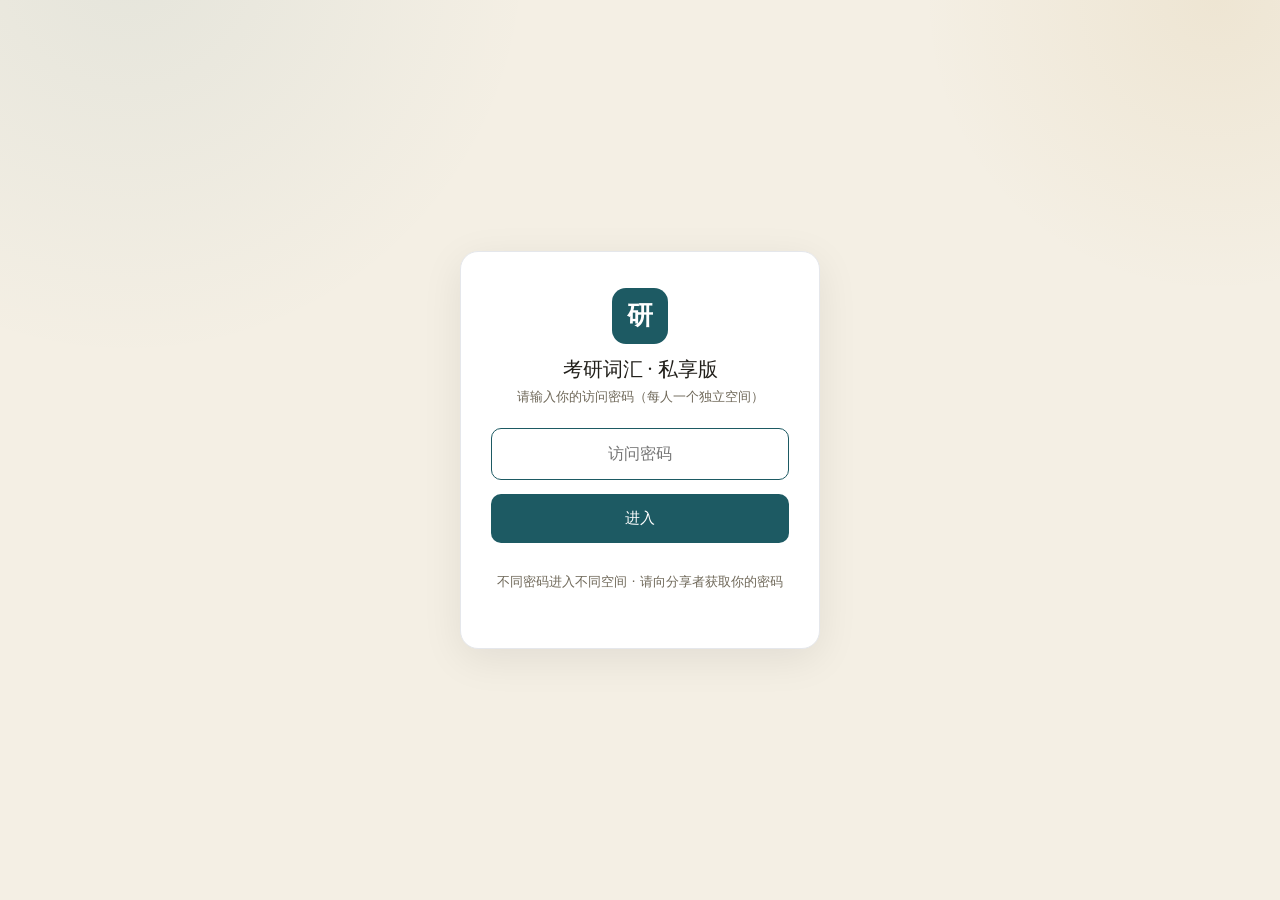
==== index.html @ ae917ee6 "3-grade rating + mobile viewport fix" ====
<!DOCTYPE html>
<html lang="zh-CN">
<head>
  <meta charset="UTF-8" />
  <meta name="viewport" content="width=device-width, initial-scale=1.0" />
  <meta name="robots" content="noindex, nofollow" />
  <meta http-equiv="refresh" content="0;url=study.html" />
  <title>考研词汇</title>
  <script>location.replace('study.html');</script>
</head>
<body style="background:#f7f8f9;margin:0;display:flex;align-items:center;justify-content:center;height:100vh;font-family:sans-serif;color:#6b7280">
  正在进入背单词…
</body>
</html>
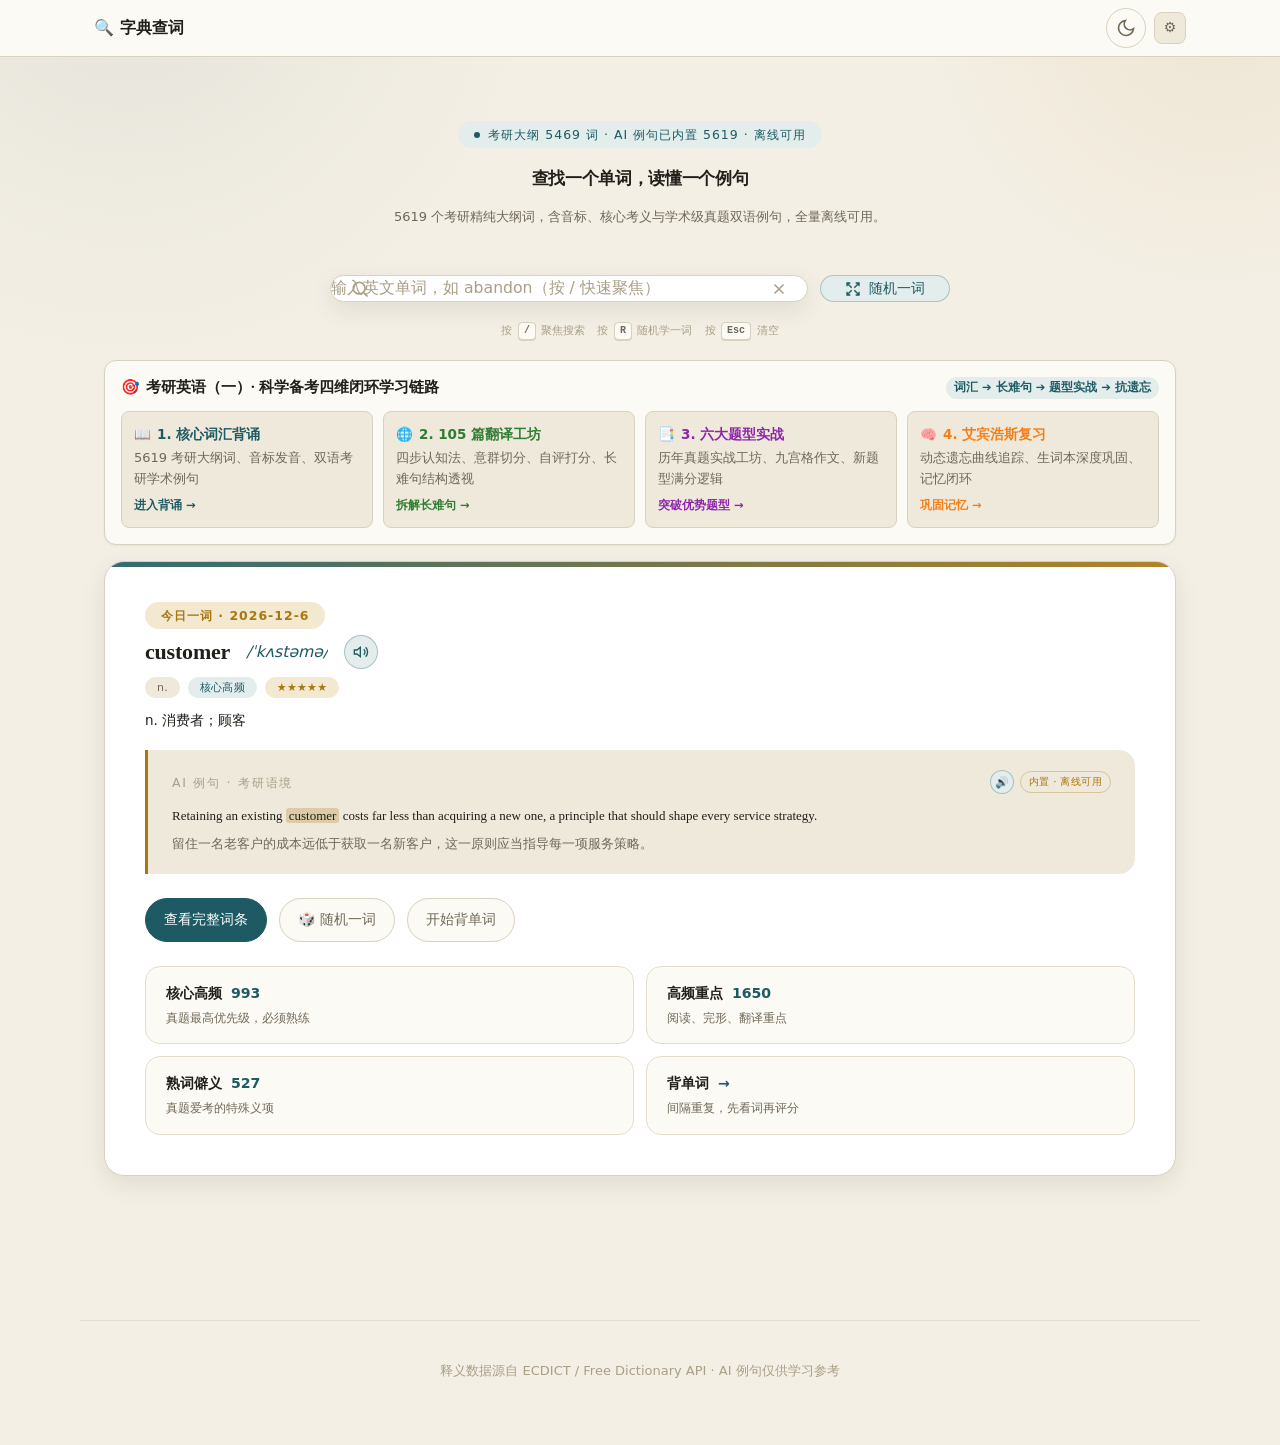
==== commit ec3338a8: "v9.52: 考研词汇通全面升级 - 5619词标准IPA/六大题型工坊/免登录云端同步/PWA离线秒开" ====
--- a/index.html
+++ b/index.html
@@ -1,14 +1,166 @@
 <!DOCTYPE html>
-<html lang="zh-CN">
+<html lang="zh-CN" data-theme="light">
 <head>
   <meta charset="UTF-8" />
-  <meta name="viewport" content="width=device-width, initial-scale=1.0" />
-  <meta name="robots" content="noindex, nofollow" />
-  <meta http-equiv="refresh" content="0;url=study.html" />
-  <title>考研词汇</title>
-  <script>location.replace('study.html');</script>
+  <meta name="viewport" content="width=device-width, initial-scale=1.0, viewport-fit=cover" />
+  <title>考研英语词汇速查 | 5619 词大纲真题全收录 · 词根同义改写与学术例句</title>
+  <meta name="description" content="全量 5619 个考研英语精纯大纲词汇，提供音标、词性、核心考义与学术级真题双语例句，支持中英文双向实时搜索、随机抽词学习与离线使用。" />
+  <meta name="mobile-web-app-capable" content="yes" />
+  <meta name="apple-mobile-web-app-capable" content="yes" />
+  <meta name="apple-mobile-web-app-status-bar-style" content="default" />
+  <link rel="icon" href="icon-192.png" type="image/png" />
+  <link rel="manifest" href="manifest.webmanifest" />
+  <meta name="theme-color" content="#1d5a63" />
+  <link rel="stylesheet" href="css/style.css" />
+  <script>
+    (function () {
+      var saved = localStorage.getItem('theme');
+      var theme = saved || (window.matchMedia && window.matchMedia('(prefers-color-scheme: dark)').matches ? 'dark' : 'light');
+      document.documentElement.dataset.theme = theme;
+    })();
+  </script>
 </head>
-<body style="background:#f7f8f9;margin:0;display:flex;align-items:center;justify-content:center;height:100vh;font-family:sans-serif;color:#6b7280">
-  正在进入背单词…
+<body>
+  <a class="skip-link" href="#main">跳到主内容</a>
+  <header class="site-header" style="background:var(--color-surface);border-bottom:1px solid var(--color-border)">
+    <div class="header-inner" style="display:flex;justify-content:space-between;align-items:center;padding:8px 14px">
+      <span style="font-size:16px;font-weight:800;color:var(--color-text)">🔍 字典查词</span>
+      <div style="display:flex;align-items:center;gap:8px">
+        <button class="theme-toggle" data-theme-toggle aria-label="切换到深色模式" type="button"></button>
+        <button class="settings-btn" data-settings-open="true" type="button" title="⚙️ 系统偏好设置" style="width:32px;height:32px;display:inline-flex;align-items:center;justify-content:center;border-radius:8px;border:1px solid var(--color-border);background:var(--color-surface-offset);cursor:pointer;font-size:14px">⚙️</button>
+      </div>
+    </div>
+  </header>
+
+  <main id="main">
+    <section class="hero">
+      <span class="hero-eyebrow"><span class="dot"></span>考研英语（一）大纲 5619 词 · 学术级双语例句全覆盖 · 离线可用</span>
+      <h1 class="hero-title">查找一个单词，读懂一个例句</h1>
+      <p class="hero-sub">5619 个考研精纯大纲词，含音标、核心考义与学术级真题双语例句，全量离线可用。</p>
+    </section>
+
+    <form class="search" role="search" autocomplete="off" onsubmit="return false;">
+      <div class="search-field">
+        <svg class="search-icon" width="20" height="20" viewBox="0 0 24 24" fill="none" stroke="currentColor" stroke-width="2" aria-hidden="true"><circle cx="11" cy="11" r="7"/><path d="M21 21l-4.3-4.3"/></svg>
+        <input id="search-input" class="search-input" type="search" inputmode="search" placeholder="输入英文单词，如 abandon（按 / 快速聚焦）" aria-label="查询单词" aria-autocomplete="list" aria-controls="suggest-list" />
+        <button class="clear-btn" id="clear-btn" type="button" aria-label="清空" hidden>
+          <svg width="18" height="18" viewBox="0 0 24 24" fill="none" stroke="currentColor" stroke-width="2" aria-hidden="true"><path d="M18 6L6 18M6 6l12 12"/></svg>
+        </button>
+        <ul id="suggest-list" class="suggest-list" role="listbox" hidden></ul>
+      </div>
+      <button class="random-btn" id="random-btn" type="button">
+        <svg width="16" height="16" viewBox="0 0 24 24" fill="none" stroke="currentColor" stroke-width="2" aria-hidden="true"><path d="M16 3h5v5M21 3l-7 7M8 21H3v-5M3 21l7-7M16 21h5v-5M21 21l-7-7M8 3H3v5M3 3l7 7"/></svg>
+        随机一词
+      </button>
+    </form>
+    <div id="recent-search-chips" class="recent-search-box" style="display:flex;align-items:center;flex-wrap:wrap;gap:5px;margin:8px 0 12px" hidden></div>
+
+    <div class="desktop-kbd-tips">
+      <span>按 <kbd class="kbd">/</kbd> 聚焦搜索</span>
+      <span>按 <kbd class="kbd">R</kbd> 随机学一词</span>
+      <span>按 <kbd class="kbd">Esc</kbd> 清空</span>
+    </div>
+
+    <!-- 考研英语（一）四维进阶备考航标 (Coherent 4-Dimension Learning Workbench) -->
+    <div class="coherent-learning-hub" style="margin:20px 0 16px;background:var(--color-surface);border:1px solid var(--color-border);border-radius:12px;padding:16px;box-shadow:var(--shadow-sm)">
+      <div style="display:flex;justify-content:space-between;align-items:center;margin-bottom:12px;flex-wrap:wrap;gap:6px">
+        <h2 style="font-size:15px;margin:0;font-weight:700;color:var(--color-text);display:flex;align-items:center;gap:6px">
+          <span>🎯</span> 考研英语（一）· 科学备考四维闭环学习链路
+        </h2>
+        <span style="font-size:11.5px;color:var(--color-primary);background:var(--color-primary-soft);padding:2px 8px;border-radius:999px;font-weight:600">
+          词汇 ➔ 长难句 ➔ 题型实战 ➔ 抗遗忘
+        </span>
+      </div>
+
+      <div style="display:grid;grid-template-columns:repeat(auto-fit, minmax(200px, 1fr));gap:10px">
+        <a href="study.html" style="text-decoration:none;color:inherit;background:var(--color-surface-offset);border:1px solid var(--color-border);border-radius:8px;padding:12px;display:flex;flex-direction:column;justify-content:space-between;transition:transform 0.15s ease, border-color 0.15s ease">
+          <div>
+            <div style="display:flex;align-items:center;gap:6px;font-size:13.5px;font-weight:700;color:var(--color-primary);margin-bottom:4px">
+              <span>📖</span> 1. 核心词汇背诵
+            </div>
+            <p style="font-size:12px;color:var(--color-text-muted);margin:0;line-height:1.5">5619 考研大纲词、音标发音、双语考研学术例句</p>
+          </div>
+          <span style="font-size:11.5px;color:var(--color-primary);margin-top:8px;font-weight:600">进入背诵 →</span>
+        </a>
+
+        <a href="translate.html" style="text-decoration:none;color:inherit;background:var(--color-surface-offset);border:1px solid var(--color-border);border-radius:8px;padding:12px;display:flex;flex-direction:column;justify-content:space-between;transition:transform 0.15s ease, border-color 0.15s ease">
+          <div>
+            <div style="display:flex;align-items:center;gap:6px;font-size:13.5px;font-weight:700;color:#2e7d32;margin-bottom:4px">
+              <span>🌐</span> 2. 105 篇翻译工坊
+            </div>
+            <p style="font-size:12px;color:var(--color-text-muted);margin:0;line-height:1.5">四步认知法、意群切分、自评打分、长难句结构透视</p>
+          </div>
+          <span style="font-size:11.5px;color:#2e7d32;margin-top:8px;font-weight:600">拆解长难句 →</span>
+        </a>
+
+        <a href="exam.html" style="text-decoration:none;color:inherit;background:var(--color-surface-offset);border:1px solid var(--color-border);border-radius:8px;padding:12px;display:flex;flex-direction:column;justify-content:space-between;transition:transform 0.15s ease, border-color 0.15s ease">
+          <div>
+            <div style="display:flex;align-items:center;gap:6px;font-size:13.5px;font-weight:700;color:#8e24aa;margin-bottom:4px">
+              <span>📑</span> 3. 六大题型实战
+            </div>
+            <p style="font-size:12px;color:var(--color-text-muted);margin:0;line-height:1.5">历年真题实战工坊、九宫格作文、新题型满分逻辑</p>
+          </div>
+          <span style="font-size:11.5px;color:#8e24aa;margin-top:8px;font-weight:600">突破优势题型 →</span>
+        </a>
+
+        <a href="memory.html" style="text-decoration:none;color:inherit;background:var(--color-surface-offset);border:1px solid var(--color-border);border-radius:8px;padding:12px;display:flex;flex-direction:column;justify-content:space-between;transition:transform 0.15s ease, border-color 0.15s ease">
+          <div>
+            <div style="display:flex;align-items:center;gap:6px;font-size:13.5px;font-weight:700;color:#f57f17;margin-bottom:4px">
+              <span>🧠</span> 4. 艾宾浩斯复习
+            </div>
+            <p style="font-size:12px;color:var(--color-text-muted);margin:0;line-height:1.5">动态遗忘曲线追踪、生词本深度巩固、记忆闭环</p>
+          </div>
+          <span style="font-size:11.5px;color:#f57f17;margin-top:8px;font-weight:600">巩固记忆 →</span>
+        </a>
+      </div>
+    </div>
+
+    <section class="result-section" aria-live="polite">
+      <div id="word-card" class="word-card empty" aria-busy="false">
+        <div class="empty-state">
+          <svg width="64" height="64" viewBox="0 0 24 24" fill="none" stroke="currentColor" stroke-width="1.2" aria-hidden="true"><path d="M4 4v16M4 4h6a3 3 0 0 1 3 3v13a3 3 0 0 0-3-3H4M20 4v16M20 4h-6a3 3 0 0 0-3 3v13a3 3 0 0 1 3-3h6"/></svg>
+          <p class="empty-title">词库加载中…</p>
+          <p class="empty-hint">加载完成后将展示今日一词。</p>
+        </div>
+      </div>
+    </section>
+
+    <section class="recent-section" id="recent-section" hidden>
+      <div class="recent-head">
+        <h2 class="recent-title">最近查询</h2>
+        <button class="link-btn" id="clear-recent" type="button">清空</button>
+      </div>
+      <div class="chip-row" id="recent-chips"></div>
+    </section>
+  </main>
+
+  <footer class="site-footer">
+    <p>释义数据源自 ECDICT / Free Dictionary API · AI 例句仅供学习参考</p>
+  </footer>
+
+  <nav class="bottom-nav" aria-label="移动端导航">
+    <a class="bottom-nav-item" href="study.html">
+      <span class="icon">📖</span>
+      <span>背单词</span>
+    </a>
+    <a class="bottom-nav-item" href="exam.html">
+      <span class="icon">📝</span>
+      <span>英一题型</span>
+    </a>
+    <a class="bottom-nav-item" href="words.html">
+      <span class="icon">📚</span>
+      <span>考研词库</span>
+    </a>
+    <a class="bottom-nav-item" href="memory.html">
+      <span class="icon">👤</span>
+      <span>我的</span>
+    </a>
+  </nav>
+
+  <script src="data/words_bundle.js"></script>
+  <script src="data/ai_examples_bundle.js"></script>
+  <script src="js/quiz.js"></script>
+  <script src="js/app.js"></script>
+  <script src="js/pwa.js"></script>
 </body>
 </html>
--- a/css/style.css
+++ b/css/style.css
@@ -0,0 +1,3556 @@
+/* ===== 考研词汇 · 学者词典风格 (warm parchment + ink + deep teal) ===== */
+:root,
+[data-theme='light'] {
+  --text-xs: calc(clamp(0.7rem, 0.68rem + 0.2vw, 0.78rem) * var(--fs, 1));
+  --text-sm: calc(clamp(0.8rem, 0.76rem + 0.25vw, 0.88rem) * var(--fs, 1));
+  --text-base: calc(clamp(0.9rem, 0.86rem + 0.25vw, 0.98rem) * var(--fs, 1));
+  --text-lg: calc(clamp(1.05rem, 0.98rem + 0.5vw, 1.25rem) * var(--fs, 1));
+  --text-xl: calc(clamp(1.25rem, 1.15rem + 0.75vw, 1.55rem) * var(--fs, 1));
+  --text-2xl: calc(clamp(1.6rem, 1.4rem + 1.2vw, 2.1rem) * var(--fs, 1));
+
+  --space-1: 0.25rem; --space-2: 0.5rem; --space-3: 0.75rem; --space-4: 1rem;
+  --space-5: 1.25rem; --space-6: 1.5rem; --space-8: 2rem; --space-10: 2.5rem;
+  --space-12: 3rem; --space-16: 4rem; --space-20: 5rem; --space-24: 6rem;
+
+  --color-bg: #f4efe4;
+  --color-surface: #fcfaf4;
+  --color-surface-2: #ffffff;
+  --color-surface-offset: #efe9db;
+  --color-divider: #e4ddcd;
+  --color-border: #d9d1bf;
+
+  --color-text: #211f1a;
+  --color-text-muted: #6f6859;
+  --color-text-faint: #a99f88;
+
+  --color-primary: #1d5a63;
+  --color-primary-hover: #123f47;
+  --color-primary-soft: #e2edec;
+  --color-accent: #a9760f;
+  --color-accent-soft: #f3e9d0;
+  --color-core: #1d5a63;
+  --color-core-soft: #e2edec;
+  --color-high: #a9760f;
+  --color-high-soft: #f3e9d0;
+
+  --radius-sm: 0.375rem; --radius-md: 0.625rem; --radius-lg: 0.9375rem; --radius-xl: 1.25rem; --radius-full: 9999px;
+  --shadow-sm: 0 1px 2px rgba(33,31,26,0.06);
+  --shadow-md: 0 8px 24px rgba(33,31,26,0.09);
+  --shadow-lg: 0 24px 60px rgba(33,31,26,0.16);
+
+  --font-display: 'Newsreader', 'Noto Serif SC', Georgia, serif;
+  --font-body: 'Inter', 'Noto Sans SC', system-ui, sans-serif;
+  --transition: 200ms cubic-bezier(0.16, 1, 0.3, 1);
+
+  --content: 980px;
+}
+
+[data-theme='dark'] {
+  --color-bg: #14130f;
+  --color-surface: #1d1c17;
+  --color-surface-2: #25231d;
+  --color-surface-offset: #1a1914;
+  --color-divider: #2d2b24;
+  --color-border: #3c3830;
+  --color-text: #e4ddcf;
+  --color-text-muted: #968d7c;
+  --color-text-faint: #625a4d;
+  --color-primary: #6fb3bd;
+  --color-primary-hover: #8bc6cf;
+  --color-primary-soft: #1e2c2d;
+  --color-accent: #d4a34b;
+  --color-accent-soft: #2c2518;
+  --color-core: #6fb3bd;
+  --color-core-soft: #1e2c2d;
+  --color-high: #d4a34b;
+  --color-high-soft: #2c2518;
+  --shadow-sm: 0 1px 2px rgba(0,0,0,0.3);
+  --shadow-md: 0 8px 24px rgba(0,0,0,0.4);
+  --shadow-lg: 0 24px 60px rgba(0,0,0,0.55);
+}
+
+[data-theme='warm'] {
+  --color-bg: #f5eedb;
+  --color-surface: #faf4e6;
+  --color-surface-2: #fffbf0;
+  --color-surface-offset: #ede2c7;
+  --color-divider: #e0d4b8;
+  --color-border: #d4c5a3;
+  --color-text: #2c2518;
+  --color-text-muted: #74644a;
+  --color-text-faint: #ad9a7a;
+  --color-primary: #8c4a27;
+  --color-primary-hover: #6e3619;
+  --color-primary-soft: #f8e8de;
+  --color-accent: #b07018;
+  --color-accent-soft: #f7ebce;
+  --color-core: #8c4a27;
+  --color-core-soft: #f8e8de;
+  --color-high: #b07018;
+  --color-high-soft: #f7ebce;
+}
+
+[data-theme='oled'] {
+  --color-bg: #000000;
+  --color-surface: #0a0a0a;
+  --color-surface-2: #121212;
+  --color-surface-offset: #050505;
+  --color-divider: #1f1f1f;
+  --color-border: #2e2e2e;
+  --color-text: #f0f0f0;
+  --color-text-muted: #a0a0a0;
+  --color-text-faint: #666666;
+  --color-primary: #7cc9d6;
+  --color-primary-hover: #9ee0eb;
+  --color-primary-soft: #0d2024;
+  --color-accent: #e5b850;
+  --color-accent-soft: #241d0c;
+  --color-core: #7cc9d6;
+  --color-core-soft: #0d2024;
+  --color-high: #e5b850;
+  --color-high-soft: #241d0c;
+  --shadow-sm: 0 1px 2px rgba(0,0,0,0.8);
+  --shadow-md: 0 8px 24px rgba(0,0,0,0.9);
+  --shadow-lg: 0 24px 60px rgba(0,0,0,0.95);
+}
+
+[data-theme='forest'] {
+  --color-bg: #0c1714;
+  --color-surface: #14241f;
+  --color-surface-2: #1b2f29;
+  --color-surface-offset: #101e19;
+  --color-divider: #1f3a31;
+  --color-border: #284c40;
+  --color-text: #e1ede8;
+  --color-text-muted: #8caea2;
+  --color-text-faint: #597c70;
+  --color-primary: #48bb78;
+  --color-primary-hover: #68d391;
+  --color-primary-soft: #163328;
+  --color-accent: #ecc94b;
+  --color-accent-soft: #2d2613;
+  --color-core: #48bb78;
+  --color-core-soft: #163328;
+  --color-high: #ecc94b;
+  --color-high-soft: #2d2613;
+  --shadow-sm: 0 1px 2px rgba(0,0,0,0.4);
+  --shadow-md: 0 8px 24px rgba(0,0,0,0.5);
+  --shadow-lg: 0 24px 60px rgba(0,0,0,0.65);
+}
+
+/* 屏幕亮度与暖光护眼滤镜 */
+html[data-brightness="90"] { filter: brightness(0.92); }
+html[data-brightness="80"] { filter: brightness(0.82); }
+html[data-brightness="70"] { filter: brightness(0.72); }
+html[data-eyecare="warm"] { filter: sepia(0.24) contrast(0.96) brightness(0.96); }
+html[data-brightness="90"][data-eyecare="warm"] { filter: sepia(0.24) contrast(0.96) brightness(0.88); }
+html[data-brightness="80"][data-eyecare="warm"] { filter: sepia(0.24) contrast(0.96) brightness(0.78); }
+html[data-brightness="70"][data-eyecare="warm"] { filter: sepia(0.24) contrast(0.96) brightness(0.68); }
+
+@media (prefers-color-scheme: dark) {
+  :root:not([data-theme]) {
+    --color-bg: #14130f; --color-surface: #1d1c17; --color-surface-2: #25231d;
+    --color-surface-offset: #1a1914; --color-divider: #2d2b24; --color-border: #3c3830;
+    --color-text: #e4ddcf; --color-text-muted: #968d7c; --color-text-faint: #625a4d;
+    --color-primary: #6fb3bd; --color-primary-hover: #8bc6cf; --color-primary-soft: #1e2c2d;
+    --color-accent: #e0b349; --color-accent-soft: #2e2516; --color-core: #6fb3bd; --color-core-soft: #1e2c2d;
+    --color-high: #e0b349; --color-high-soft: #2e2516;
+    --shadow-sm: 0 1px 2px rgba(0,0,0,0.3); --shadow-md: 0 8px 24px rgba(0,0,0,0.4); --shadow-lg: 0 24px 60px rgba(0,0,0,0.55);
+  }
+}
+
+/* ===== Base ===== */
+*,*::before,*::after { box-sizing: border-box; margin: 0; padding: 0; }
+html { -webkit-text-size-adjust: none; text-size-adjust: none; -webkit-font-smoothing: antialiased; -moz-osx-font-smoothing: grayscale; text-rendering: optimizeLegibility; scroll-behavior: smooth; scroll-padding-top: var(--space-20); }
+body { min-height: 100dvh; line-height: 1.55; font-family: var(--font-body); font-size: 13px; color: var(--color-text); background-color: var(--color-bg); background-image: radial-gradient(900px circle at 10% -5%, color-mix(in oklab, var(--color-primary) 7%, transparent), transparent 45%), radial-gradient(700px circle at 95% 0%, color-mix(in oklab, var(--color-accent) 8%, transparent), transparent 42%); background-attachment: fixed; }
+img,svg { display: block; max-width: 100%; height: auto; }
+ul[role='list'], ol[role='list'] { list-style: none; }
+input,button,textarea,select { font: inherit; color: inherit; }
+
+/* ===== 全局排版标准统一规范 (Strict Uniform Typography System) ===== */
+h1, .hero-title, .catalog-head h1, .exam-hero h1, .site-header .title {
+  font-size: 17px !important;
+  font-weight: 800 !important;
+  line-height: 1.35 !important;
+  color: var(--color-text);
+  font-family: var(--font-display);
+}
+h2, .exam-card-head h2, .section-title, .d-title, .exam-advantage-card h2, .catalog-head h2 {
+  font-size: 15px !important;
+  font-weight: 700 !important;
+  line-height: 1.38 !important;
+  color: var(--color-text);
+  font-family: var(--font-display);
+}
+h3, .method-box h3, .drill-head h3, .tpl-box h3, .history-title, .stats-title {
+  font-size: 14px !important;
+  font-weight: 700 !important;
+  line-height: 1.4 !important;
+  color: var(--color-text);
+}
+h4, .sub-heading, .step-title, .trap-card strong, .flow-step-card strong {
+  font-size: 13.5px !important;
+  font-weight: 700 !important;
+  line-height: 1.4 !important;
+}
+p, li, td, th, .exam-desc, .ep-desc, .drill-box p, .method-box p, .tpl-box p, .setting-desc, .meta-text {
+  font-size: 13px !important;
+  line-height: 1.55 !important;
+}
+.word, .s-word, .headword {
+  font-size: 22px !important;
+  font-weight: 800 !important;
+  line-height: 1.25 !important;
+  letter-spacing: -0.2px !important;
+}
+.meaning, .s-card .meaning, .word-item .meaning, .trans-res-cn {
+  font-size: 13.5px !important;
+  line-height: 1.5 !important;
+}
+.sentence, .example-en, .zh, .trans-res-en {
+  font-size: 13px !important;
+  line-height: 1.55 !important;
+}
+.btn, .nav-btn, .action-btn, .filter-chip, .subpage-pill, .chip, .d-btn, .copy-btn, .speak-btn {
+  font-size: 12px !important;
+}
+.badge, .tag, .exam-tag, .tt-score, .ep-score-badge, .subpage-counter, .st-tag {
+  font-size: 11px !important;
+}
+
+::selection { background: color-mix(in oklab, var(--color-primary) 26%, transparent); color: var(--color-text); }
+:focus-visible { outline: 2px solid var(--color-primary); outline-offset: 3px; border-radius: var(--radius-sm); }
+@media (prefers-reduced-motion: reduce) { *,*::before,*::after { animation-duration: 0.01ms !important; transition-duration: 0.01ms !important; scroll-behavior: auto !important; } }
+button { cursor: pointer; background: none; border: none; touch-action: manipulation; -webkit-tap-highlight-color: transparent; }
+a, button, input, textarea, select { transition: color var(--transition), background var(--transition), border-color var(--transition), box-shadow var(--transition), transform var(--transition); touch-action: manipulation; -webkit-tap-highlight-color: transparent; }
+@media (hover: none) and (pointer: coarse) {
+  button:active, .btn:active, .filter-chip:active, .type-tab-btn:active, .home-btn:active, .nav-btn:active, .step-btn:active {
+    transform: scale(0.97);
+    opacity: 0.9;
+  }
+}
+.sr-only { position: absolute; width: 1px; height: 1px; padding: 0; margin: -1px; overflow: hidden; clip: rect(0,0,0,0); white-space: nowrap; border: 0; }
+.skip-link { position: absolute; left: -9999px; top: var(--space-2); background: var(--color-surface-2); border: 1px solid var(--color-border); padding: var(--space-2) var(--space-4); border-radius: var(--radius-md); z-index: 100; }
+.skip-link:focus { left: var(--space-3); }
+
+/* ===== Header ===== */
+.site-header { position: sticky; top: 0; z-index: 50; backdrop-filter: blur(14px); -webkit-backdrop-filter: blur(14px); background: color-mix(in oklab, var(--color-bg) 80%, transparent); border-bottom: 1px solid var(--color-divider); }
+.header-inner { max-width: var(--content); margin: 0 auto; padding: var(--space-3) var(--space-6); display: flex; align-items: center; gap: var(--space-5); }
+.brand { display: inline-flex; align-items: center; gap: var(--space-3); text-decoration: none; color: var(--color-text); margin-right: auto; }
+.brand-mark { color: var(--color-primary); flex: none; }
+.brand-text { display: flex; flex-direction: column; line-height: 1.05; }
+.brand-title { font-family: var(--font-display); font-weight: 600; font-size: var(--text-lg); letter-spacing: 0.01em; }
+.brand-sub { font-size: var(--text-xs); color: var(--color-text-muted); letter-spacing: 0.14em; text-transform: uppercase; }
+.nav { display: flex; gap: var(--space-1); }
+.nav-link { padding: var(--space-2) var(--space-4); font-size: var(--text-sm); font-weight: 500; color: var(--color-text-muted); text-decoration: none; border-radius: var(--radius-full); }
+.nav-link:hover { color: var(--color-primary); background: var(--color-primary-soft); }
+.nav-link.active { color: var(--color-primary); background: var(--color-primary-soft); }
+.theme-toggle { display: inline-flex; align-items: center; justify-content: center; width: 40px; height: 40px; border-radius: var(--radius-full); color: var(--color-text-muted); border: 1px solid var(--color-border); background: var(--color-surface); }
+.theme-toggle:hover { color: var(--color-primary); border-color: var(--color-primary); }
+
+/* ===== Main ===== */
+main { max-width: var(--content); margin: 0 auto; padding: var(--space-16) var(--space-6) var(--space-24); }
+
+/* ===== Hero (search page) ===== */
+.hero { text-align: center; max-width: 680px; margin: 0 auto var(--space-12); }
+.hero-eyebrow { display: inline-flex; align-items: center; gap: var(--space-2); padding: 4px var(--space-4); border-radius: var(--radius-full); background: var(--color-primary-soft); color: var(--color-primary); font-size: var(--text-xs); font-weight: 500; letter-spacing: 0.08em; text-transform: uppercase; margin-bottom: var(--space-5); }
+.hero-eyebrow .dot { width: 6px; height: 6px; border-radius: 50%; background: var(--color-primary); }
+.hero-title { font-size: var(--text-2xl); font-weight: 600; letter-spacing: -0.02em; color: var(--color-text); margin-bottom: var(--space-4); }
+.hero-sub { color: var(--color-text-muted); font-size: var(--text-base); margin: 0 auto; }
+
+/* ===== Search ===== */
+.search { display: flex; gap: var(--space-3); margin-top: var(--space-8); align-items: stretch; max-width: 620px; margin-left: auto; margin-right: auto; }
+.search-field { position: relative; flex: 1 1 auto; }
+.search-icon { position: absolute; left: var(--space-5); top: 50%; transform: translateY(-50%); color: var(--color-text-faint); pointer-events: none; }
+.search-input { width: 100%; padding: var(--space-4) var(--space-12) var(--space-4) var(--space-13); font-size: var(--text-base); color: var(--color-text); background: var(--color-surface-2); border: 1px solid var(--color-border); border-radius: var(--radius-full); box-shadow: var(--shadow-md); }
+.search-input::placeholder { color: var(--color-text-faint); }
+.search-input:focus { outline: none; border-color: var(--color-primary); box-shadow: var(--shadow-md), 0 0 0 4px color-mix(in oklab, var(--color-primary) 15%, transparent); }
+.clear-btn { position: absolute; right: var(--space-3); top: 50%; transform: translateY(-50%); color: var(--color-text-faint); display: inline-flex; padding: var(--space-2); border-radius: var(--radius-full); }
+.clear-btn:hover { color: var(--color-text); background: var(--color-surface-offset); }
+.random-btn { display: inline-flex; align-items: center; gap: var(--space-2); padding: 0 var(--space-6); font-size: var(--text-sm); font-weight: 500; color: var(--color-primary); background: var(--color-primary-soft); border: 1px solid color-mix(in oklab, var(--color-primary) 28%, transparent); border-radius: var(--radius-full); white-space: nowrap; }
+.random-btn:hover { background: var(--color-primary); color: var(--color-surface-2); transform: translateY(-1px); }
+
+.suggest-list { position: absolute; top: calc(100% + var(--space-2)); left: 0; right: 0; background: var(--color-surface-2); border: 1px solid var(--color-border); border-radius: var(--radius-lg); box-shadow: var(--shadow-lg); max-height: 340px; overflow-y: auto; z-index: 30; padding: var(--space-2); }
+.suggest-item { display: flex; align-items: baseline; gap: var(--space-3); padding: var(--space-3) var(--space-4); border-radius: var(--radius-md); cursor: pointer; }
+.suggest-item:hover, .suggest-item.active { background: var(--color-primary-soft); }
+.suggest-item .sw { font-weight: 600; font-family: var(--font-display); }
+.suggest-item .st { font-size: var(--text-xs); color: var(--color-text-muted); margin-left: auto; overflow: hidden; text-overflow: ellipsis; white-space: nowrap; max-width: 55%; }
+
+/* hero CTA to catalog */
+.hero-cta { margin-top: var(--space-6); display: flex; justify-content: center; }
+.cta-link { display: inline-flex; align-items: center; gap: var(--space-2); font-size: var(--text-sm); font-weight: 500; color: var(--color-text-muted); text-decoration: none; padding: var(--space-2) var(--space-5); border-radius: var(--radius-full); border: 1px solid var(--color-border); background: var(--color-surface); }
+.cta-link:hover { color: var(--color-primary); border-color: var(--color-primary); background: var(--color-primary-soft); }
+
+/* ===== Word card ===== */
+.result-section { margin-bottom: var(--space-12); }
+.word-card { background: var(--color-surface-2); border: 1px solid var(--color-border); border-radius: var(--radius-xl); padding: var(--space-10); box-shadow: var(--shadow-md); position: relative; overflow: hidden; }
+.word-card.empty { box-shadow: none; border-style: dashed; }
+.word-card::before { content: ""; position: absolute; inset: 0 0 auto 0; height: 5px; background: linear-gradient(90deg, var(--color-primary), var(--color-accent)); opacity: 0.9; }
+.word-card.empty::before { display: none; }
+.empty-state { display: flex; flex-direction: column; align-items: center; justify-content: center; gap: var(--space-3); min-height: 160px; color: var(--color-text-faint); padding: var(--space-8) 0; }
+.empty-state svg { opacity: 0.45; }
+.empty-title { font-family: var(--font-display); font-size: var(--text-lg); color: var(--color-text-muted); }
+.empty-hint { font-size: var(--text-sm); color: var(--color-text-faint); text-align: center; }
+
+.card-head { display: flex; align-items: center; flex-wrap: wrap; gap: var(--space-3) var(--space-4); margin-bottom: var(--space-2); }
+.card-head .phonetic { max-width: 40%; overflow: hidden; text-overflow: ellipsis; white-space: nowrap; }
+@media (max-width: 560px) { .card-head { flex-wrap: nowrap; } .card-head .phonetic { flex: 1 1 auto; min-width: 60px; } }
+.headword { font-family: var(--font-display); font-size: clamp(2.25rem, 1.6rem + 2.8vw, 3.4rem); font-weight: 600; letter-spacing: -0.02em; color: var(--color-text); line-height: 1; }
+.phonetic { font-size: var(--text-base); color: var(--color-primary); font-style: italic; }
+.audio-btn { display: inline-flex; align-items: center; justify-content: center; width: 34px; height: 34px; border-radius: var(--radius-full); color: var(--color-primary); border: 1px solid color-mix(in oklab, var(--color-primary) 30%, transparent); background: var(--color-primary-soft); }
+.audio-btn:hover { background: var(--color-primary); color: var(--color-surface-2); }
+.badge-row { display: flex; gap: var(--space-2); flex-wrap: wrap; margin-bottom: var(--space-3); }
+.badge { display: inline-flex; align-items: center; padding: 2px var(--space-3); border-radius: var(--radius-full); font-size: var(--text-xs); font-weight: 500; letter-spacing: 0.02em; }
+.badge.pos { background: var(--color-surface-offset); color: var(--color-text-muted); }
+.badge.core { background: var(--color-core-soft); color: var(--color-core); }
+.badge.high { background: var(--color-high-soft); color: var(--color-high); }
+.badge.base { background: var(--color-surface-offset); color: var(--color-text-muted); }
+.badge.ext { background: var(--color-surface-offset); color: var(--color-text-muted); }
+
+.meaning { font-size: var(--text-lg); color: var(--color-text); margin-bottom: var(--space-4); font-weight: 500; line-height: 1.5; }
+
+.examples { border-left: 3px solid var(--color-primary); background: var(--color-surface-offset); border-radius: 0 var(--space-4) var(--space-4) 0; padding: var(--space-5) var(--space-6); }
+.ex-label { font-size: var(--text-xs); text-transform: uppercase; letter-spacing: 0.14em; color: var(--color-text-faint); margin-bottom: var(--space-3); }
+.example-en { font-family: var(--font-display); font-size: var(--text-lg); line-height: 1.55; color: var(--color-text); margin-bottom: var(--space-2); }
+.example-en .hl { background: color-mix(in oklab, var(--color-accent) 26%, transparent); border-radius: 3px; padding: 0 3px; font-weight: 500; }
+.example-zh { color: var(--color-text-muted); font-size: var(--text-base); }
+
+.api-note { margin-top: var(--space-5); padding: var(--space-3) var(--space-4); border-radius: var(--radius-md); background: var(--color-surface-offset); font-size: var(--text-xs); color: var(--color-text-muted); }
+.loading { display: flex; align-items: center; gap: var(--space-3); color: var(--color-text-muted); padding: var(--space-8) 0; justify-content: center; }
+.spinner { width: 24px; height: 24px; border: 2.5px solid var(--color-divider); border-top-color: var(--color-primary); border-radius: 50%; animation: spin 0.8s linear infinite; }
+@keyframes spin { to { transform: rotate(360deg); } }
+.error-state { text-align: center; color: var(--color-text-muted); padding: var(--space-8); }
+.error-state .err-word { font-family: var(--font-display); font-size: var(--text-xl); color: var(--color-text); margin-bottom: var(--space-2); }
+
+
+/* ===== AI sentence（内置例句） ===== */
+.ai-sentence { margin-top:var(--space-5); border-left-color:var(--color-accent); }
+.ai-sentence .ex-label { display:flex; align-items:center; justify-content:space-between; gap:12px; }
+.ai-tag { font-family:var(--font-body); font-size:10px; letter-spacing:.04em; color:var(--color-accent); border:1px solid color-mix(in oklab, var(--color-accent) 32%, transparent); border-radius:var(--radius-full); padding:2px 8px; white-space:nowrap; }
+.ai-empty { color:var(--color-text-faint); font-size:var(--text-sm); }
+.ai-close { width:32px; height:32px; border-radius:50%; border:1px solid var(--color-border); background:var(--color-surface); color:var(--color-text-muted); font-size:22px; line-height:1; flex:none; }
+
+/* ===== v9 通用小件 ===== */
+.badge.freq { background: var(--color-accent-soft); color: var(--color-accent); }
+.meaning-sub { color: var(--color-text-muted); font-size: var(--text-sm); margin-top: calc(-1 * var(--space-3)); margin-bottom: var(--space-4); display: -webkit-box; -webkit-line-clamp: 2; -webkit-box-orient: vertical; overflow: hidden; }
+.recent-head { display:flex; align-items:center; justify-content:space-between; gap: var(--space-3); margin-bottom: var(--space-4); }
+.recent-head .section-title { margin-bottom: 0; }
+.link-btn { font-size: var(--text-xs); color: var(--color-text-faint); padding: 4px 12px; border-radius: var(--radius-full); }
+.link-btn:hover { color: var(--color-primary); background: var(--color-primary-soft); }
+.retry-random { margin-top: var(--space-4); padding: var(--space-2) var(--space-5); border-radius: var(--radius-full); border: 1px solid var(--color-border); background: var(--color-surface); color: var(--color-text-muted); font-size: var(--text-sm); }
+.retry-random:hover { color: var(--color-primary); border-color: var(--color-primary); background: var(--color-primary-soft); }
+
+/* ===== 今日一词（主页卡片） ===== */
+.today-eyebrow { display:inline-block; padding:4px var(--space-4); border-radius:var(--radius-full); background:var(--color-accent-soft); color:var(--color-accent); font-size:var(--text-xs); font-weight:600; letter-spacing:.08em; }
+.home-actions { display:flex; gap:var(--space-3); flex-wrap:wrap; margin-top:var(--space-6); }
+.home-btn { display:inline-flex; align-items:center; gap:6px; padding:10px 18px; border-radius:var(--radius-full); border:1px solid var(--color-border); background:var(--color-surface); color:var(--color-text-muted); font-size:var(--text-sm); font-weight:500; text-decoration:none; }
+.home-btn:hover { color:var(--color-primary); border-color:var(--color-primary); background:var(--color-primary-soft); }
+.home-btn.primary { background:var(--color-primary); border-color:var(--color-primary); color:var(--color-surface-2); }
+.home-btn.primary:hover { background:var(--color-primary-hover); border-color:var(--color-primary-hover); color:var(--color-surface-2); }
+.home-links { display:grid; grid-template-columns:repeat(2, 1fr); gap:var(--space-3); margin-top:var(--space-6); }
+.home-link { display:flex; flex-direction:column; gap:3px; padding:var(--space-4) var(--space-5); border-radius:var(--radius-lg); border:1px solid var(--color-divider); background:var(--color-surface); text-decoration:none; text-align:left; transition:.18s; }
+.home-link:hover { border-color:var(--color-primary); background:var(--color-primary-soft); transform:translateY(-2px); }
+.home-link b { font-size:var(--text-sm); color:var(--color-text); font-weight:600; }
+.home-link b i { font-style:normal; color:var(--color-primary); margin-left:4px; font-variant-numeric:tabular-nums; }
+.home-link span { font-size:var(--text-xs); color:var(--color-text-muted); }
+.suggest-item .sp { font-size:var(--text-xs); color:var(--color-primary); font-style:italic; flex:none; }
+
+/* ===== 多词例句对照（v9） ===== */
+.multi-item { padding: var(--space-4) 0; border-bottom: 1px solid var(--color-divider); }
+.multi-item:last-of-type { border-bottom: 0; }
+.multi-item-word { display:flex; align-items:baseline; gap:10px; font-family:var(--font-display); font-weight:600; font-size:var(--text-lg); margin-bottom:4px; }
+.multi-item-word .sp { font-family:var(--font-body); font-weight:400; font-size:var(--text-xs); color:var(--color-primary); font-style:italic; }
+.multi-item-word .mtier { font-family:var(--font-body); font-weight:400; font-size:var(--text-xs); color:var(--color-text-faint); margin-left:auto; }
+.multi-item .example-en { font-size: var(--text-base); }
+
+/* ===== 移动端现代玻璃拟态底部极简导航栏 (Premium Modern Dock Nav) ===== */
+.bottom-nav { display:none; }
+@media (max-width: 720px) {
+  .bottom-nav {
+    position: fixed;
+    bottom: 0;
+    left: 0;
+    right: 0;
+    z-index: 60;
+    display: flex;
+    align-items: center;
+    justify-content: space-around;
+    background: color-mix(in oklab, var(--color-surface) 88%, transparent);
+    backdrop-filter: blur(20px) saturate(180%);
+    -webkit-backdrop-filter: blur(20px) saturate(180%);
+    border-top: 1px solid color-mix(in oklab, var(--color-border) 60%, transparent);
+    height: calc(56px + env(safe-area-inset-bottom));
+    padding: 0 6px env(safe-area-inset-bottom);
+    box-shadow: 0 -4px 20px rgba(0, 0, 0, 0.05), inset 0 1px 0 rgba(255, 255, 255, 0.15);
+  }
+  .bottom-nav a, .bottom-nav .bottom-nav-item {
+    position: relative;
+    flex: 1;
+    max-width: 78px;
+    height: 44px;
+    display: flex;
+    flex-direction: column;
+    align-items: center;
+    justify-content: center;
+    gap: 2px;
+    padding: 5px 0 calc(5px + env(safe-area-inset-bottom));
+    font-size: 11px;
+    font-weight: 600;
+    color: var(--color-text-muted);
+    text-decoration: none;
+    transition: transform 0.16s ease, color 0.16s ease;
+  }
+  .bottom-nav a:active, .bottom-nav .bottom-nav-item:active {
+    transform: scale(0.92);
+  }
+  .bottom-nav a .icon, .bottom-nav .bottom-nav-item .icon {
+    font-size: 16px;
+    line-height: 1;
+  }
+  .bottom-nav a.active, .bottom-nav .bottom-nav-item.active {
+    color: var(--color-primary);
+    font-weight: 700;
+  }
+  .bottom-nav a.active::after, .bottom-nav .bottom-nav-item.active::after {
+    content: '';
+    position: absolute;
+    bottom: calc(2px + env(safe-area-inset-bottom));
+    width: 16px;
+    height: 2.5px;
+    border-radius: 2px;
+    background: var(--color-primary);
+  }
+  main { padding-bottom: calc(70px + env(safe-area-inset-bottom)); }
+}
+
+/* ===== 菜单与页面切换动态滑动特效 ===== */
+@keyframes pageSlideInRight {
+  0% { opacity: 0; transform: translate3d(20px, 0, 0); }
+  100% { opacity: 1; transform: translate3d(0, 0, 0); }
+}
+@keyframes pageSlideInLeft {
+  0% { opacity: 0; transform: translate3d(-20px, 0, 0); }
+  100% { opacity: 1; transform: translate3d(0, 0, 0); }
+}
+@keyframes cardSlideIn {
+  0% { opacity: 0; transform: translate3d(24px, 0, 0) scale(0.99); }
+  100% { opacity: 1; transform: translate3d(0, 0, 0) scale(1); }
+}
+
+main, .exam-section:not([hidden]), .s-card-inner {
+  animation: pageSlideInRight 0.25s cubic-bezier(0.16, 1, 0.3, 1);
+}
+.card-slide-anim {
+  animation: cardSlideIn 0.22s cubic-bezier(0.16, 1, 0.3, 1) !important;
+}
+
+/* ===== Recent ===== */
+.recent-section { margin-bottom: var(--space-12); }
+.section-title { font-size: var(--text-lg); color: var(--color-text); margin-bottom: var(--space-4); }
+.chip-row { display: flex; flex-wrap: wrap; gap: var(--space-2); }
+.chip { padding: var(--space-2) var(--space-4); border-radius: var(--radius-full); font-size: var(--text-sm); color: var(--color-text-muted); border: 1px solid var(--color-border); background: var(--color-surface); text-decoration: none; }
+.chip:hover { color: var(--color-primary); border-color: var(--color-primary); }
+
+/* ===== Catalog page (words.html) ===== */
+.catalog-head { margin-bottom: var(--space-6); }
+.catalog-head h1 { font-size: var(--text-xl); margin-bottom: var(--space-2); }
+.catalog-head p { color: var(--color-text-muted); font-size: var(--text-sm); }
+.catalog-toolbar { position: sticky; top: 58px; z-index: 20; display: flex; gap: var(--space-3); align-items: center; flex-wrap: wrap; padding: var(--space-3) 0; margin-bottom: var(--space-4); background: color-mix(in oklab, var(--color-bg) 90%, transparent); backdrop-filter: blur(10px); -webkit-backdrop-filter: blur(10px); border-bottom: 1px solid var(--color-divider); }
+.filter-search { position: relative; flex: 1 1 240px; min-width: 200px; }
+.filter-search .search-icon { left: var(--space-4); }
+.filter-input { width: 100%; padding: var(--space-3) var(--space-4) var(--space-3) var(--space-12); font-size: var(--text-sm); color: var(--color-text); background: var(--color-surface-2); border: 1px solid var(--color-border); border-radius: var(--radius-full); }
+.filter-input:focus { outline: none; border-color: var(--color-primary); box-shadow: 0 0 0 3px color-mix(in oklab, var(--color-primary) 14%, transparent); }
+.filter-chips { display: flex; gap: var(--space-2); flex-wrap: wrap; }
+.filter-chip { padding: var(--space-2) var(--space-4); font-size: var(--text-sm); font-weight: 500; color: var(--color-text-muted); border: 1px solid var(--color-border); background: var(--color-surface); border-radius: var(--radius-full); }
+.filter-chip:hover { color: var(--color-primary); border-color: var(--color-primary); }
+.filter-chip.active { color: var(--color-surface-2); background: var(--color-primary); border-color: var(--color-primary); }
+
+.catalog-layout { display: grid; grid-template-columns: 38px 1fr; gap: var(--space-6); align-items: start; }
+.letter-index { position: sticky; top: 76px; display: flex; flex-direction: column; gap: 2px; }
+.letter-index button { width: 30px; height: 30px; display: flex; align-items: center; justify-content: center; border-radius: 6px; font-size: 12px; font-weight: 600; color: var(--color-text-muted); font-family: var(--font-display); letter-spacing: 0.5px; transition: var(--transition); }
+.letter-index button:hover { color: var(--color-primary); background: var(--color-primary-soft); transform: scale(1.08); }
+.letter-index button.active { color: var(--color-surface-2); background: var(--color-primary); box-shadow: 0 2px 8px color-mix(in oklab, var(--color-primary) 30%, transparent); font-weight: 700; }
+.letter-index button.empty { opacity: 0.22; pointer-events: none; }
+
+.catalog-list { display: flex; flex-direction: column; }
+/* 现代词典卡片排版系统 */
+.cat-row-wrap {
+  display: flex;
+  flex-direction: column;
+  background: var(--color-surface);
+  border: 1px solid var(--color-border);
+  border-radius: 12px;
+  margin-bottom: 9px;
+  padding: 10px 14px 11px;
+  box-shadow: 0 1px 3px rgba(0,0,0,0.02);
+  transition: transform 0.15s ease, box-shadow 0.15s ease, border-color 0.15s ease;
+  position: relative;
+}
+.cat-row-wrap:hover {
+  border-color: var(--color-primary);
+  box-shadow: 0 3px 10px color-mix(in oklab, var(--color-primary) 12%, transparent);
+}
+.cat-card-header {
+  display: flex;
+  align-items: center;
+  justify-content: space-between;
+  gap: 8px;
+  margin-bottom: 5px;
+}
+.cat-card-left {
+  display: flex;
+  align-items: center;
+  gap: 8px;
+  flex: 1;
+  min-width: 0;
+  flex-wrap: wrap;
+}
+.cat-card-right {
+  display: flex;
+  align-items: center;
+  gap: 3px;
+  flex-shrink: 0;
+}
+.cat-card-word {
+  font-family: var(--font-display, var(--font-sans));
+  font-size: 16px;
+  font-weight: 750;
+  color: var(--color-text);
+  letter-spacing: -0.01em;
+  text-decoration: none;
+}
+.cat-card-word:hover {
+  color: var(--color-primary);
+}
+.cat-card-pos {
+  font-size: 12.5px;
+  color: var(--color-primary);
+  font-style: italic;
+  font-weight: 600;
+}
+.cat-card-phonetic {
+  font-size: 12.5px;
+  color: var(--color-text-muted);
+  font-family: var(--font-sans);
+}
+.cat-card-badges {
+  display: flex;
+  align-items: center;
+  flex-wrap: wrap;
+  gap: 5px;
+  margin-bottom: 6px;
+}
+.cat-chip {
+  font-size: 11px;
+  padding: 2px 7px;
+  border-radius: 4px;
+  font-weight: 600;
+  line-height: 1.3;
+}
+.cat-chip.tier {
+  background: color-mix(in oklab, var(--color-primary) 10%, var(--color-surface));
+  color: var(--color-primary);
+}
+.cat-chip.stars {
+  background: color-mix(in oklab, var(--color-accent) 12%, var(--color-surface));
+  color: var(--color-accent);
+}
+.cat-chip.syn {
+  background: color-mix(in oklab, #0284c7 10%, var(--color-surface));
+  color: #0284c7;
+}
+.cat-chip.exam {
+  background: color-mix(in oklab, #b45309 12%, var(--color-surface));
+  color: #b45309;
+}
+.cat-chip.ai {
+  background: linear-gradient(135deg, #10b981, #059669);
+  color: #ffffff;
+  font-size: 10px;
+  font-weight: 700;
+  padding: 1px 5px;
+}
+.cat-card-meaning {
+  display: block;
+  font-size: 13.5px;
+  line-height: 1.55;
+  color: var(--color-text);
+  text-decoration: none;
+  border-radius: 6px;
+  cursor: pointer;
+}
+.cat-card-meaning:hover {
+  color: var(--color-primary);
+}
+.ai-mini { flex: none; font-size: 9px; font-weight: 700; letter-spacing: .5px; color: var(--color-accent); border: 1px solid color-mix(in oklab, var(--color-accent) 35%, transparent); border-radius: var(--radius-full); padding: 1px 5px; line-height: 1.2; }
+.cat-row-wrap .done-tick { align-self: center; flex: none; margin-left: 4px; }
+.catalog-empty { padding: var(--space-12); text-align: center; color: var(--color-text-faint); grid-column: 1/-1; }
+.load-more { margin: var(--space-8) auto 0; display: flex; }
+.load-more-btn { padding: var(--space-3) var(--space-8); font-size: var(--text-sm); font-weight: 500; color: var(--color-primary); background: var(--color-primary-soft); border: 1px solid color-mix(in oklab, var(--color-primary) 28%, transparent); border-radius: var(--radius-full); }
+.load-more-btn:hover { background: var(--color-primary); color: var(--color-surface-2); }
+.catalog-count-pill { font-size: var(--text-xs); color: var(--color-text-faint); }
+.done-tick { color: var(--color-core); font-weight: 700; font-size: 12px; background: var(--color-core-soft); border-radius: var(--radius-full); width: 18px; height: 18px; display: inline-flex; align-items: center; justify-content: center; line-height: 1; }
+.back-top { position: fixed; right: 20px; bottom: 84px; z-index: 55; width: 44px; height: 44px; border-radius: var(--radius-full); border: 1px solid var(--color-border); background: var(--color-surface-2); color: var(--color-primary); font-size: 18px; box-shadow: var(--shadow-md); display: flex; align-items: center; justify-content: center; }
+.back-top:hover { border-color: var(--color-primary); background: var(--color-primary-soft); }
+.back-top[hidden] { display: none; }
+@media (max-width: 720px) { .back-top { right: 14px; bottom: 76px; width: 40px; height: 40px; } .catalog-toolbar { top: 56px; max-height: 60vh; overflow-y: auto; } }
+
+/* ===== Footer ===== */
+.site-footer { border-top: 1px solid var(--color-divider); padding: var(--space-10) var(--space-6) var(--space-16); max-width: var(--content); margin: 0 auto; text-align: center; font-size: var(--text-xs); color: var(--color-text-faint); }
+.site-footer a { color: var(--color-primary); }
+.footer-note { margin-top: var(--space-2); }
+
+/* ===== Responsive ===== */
+@media (max-width: 720px) {
+  .nav { display: none; }
+  .catalog-layout { grid-template-columns: 1fr; }
+  .letter-index {
+    position: sticky;
+    top: 56px;
+    z-index: 18;
+    flex-direction: row;
+    flex-wrap: nowrap;
+    overflow-x: auto;
+    background: color-mix(in oklab, var(--color-bg) 94%, transparent);
+    backdrop-filter: blur(12px);
+    -webkit-backdrop-filter: blur(12px);
+    padding: 6px 4px;
+    border-radius: var(--radius-lg);
+    border: 1px solid var(--color-divider);
+    margin-bottom: var(--space-3);
+    -webkit-overflow-scrolling: touch;
+    scrollbar-width: none;
+  }
+  .letter-index::-webkit-scrollbar { display: none; }
+  .letter-index button { width: 28px; height: 28px; flex: none; font-size: 11px; font-weight: 600; border-radius: 4px; }
+}
+
+/* ===== 全局偏好设置弹窗 (Universal Settings Suite) ===== */
+.settings-btn {
+  display: inline-flex;
+  align-items: center;
+  justify-content: center;
+  width: 40px;
+  height: 40px;
+  border-radius: var(--radius-full);
+  color: var(--color-text-muted);
+  border: 1px solid var(--color-border);
+  background: var(--color-surface);
+  font-size: 16px;
+  cursor: pointer;
+  transition: var(--transition);
+}
+.settings-btn:hover {
+  color: var(--color-primary);
+  border-color: var(--color-primary);
+  transform: rotate(35deg);
+}
+
+.settings-modal {
+  position: fixed;
+  inset: 0;
+  z-index: 9999;
+  background: rgba(10, 12, 14, 0.6);
+  backdrop-filter: blur(12px);
+  -webkit-backdrop-filter: blur(12px);
+  display: flex;
+  align-items: center;
+  justify-content: center;
+  padding: 16px;
+  animation: fadein 0.22s cubic-bezier(0.16, 1, 0.3, 1);
+}
+.settings-modal[hidden] { display: none; }
+.settings-box {
+  background: var(--color-surface);
+  border: 1px solid var(--color-border);
+  border-radius: var(--radius-xl);
+  width: 100%;
+  max-width: 540px;
+  max-height: 88vh;
+  overflow-y: auto;
+  box-shadow: 0 24px 64px rgba(0, 0, 0, 0.35);
+  padding: 24px 22px;
+  display: flex;
+  flex-direction: column;
+  gap: 18px;
+  position: relative;
+  scrollbar-width: thin;
+}
+.settings-box::-webkit-scrollbar { width: 5px; }
+.settings-box::-webkit-scrollbar-thumb { background: var(--color-divider); border-radius: 4px; }
+
+.settings-head {
+  display: flex;
+  align-items: center;
+  justify-content: space-between;
+  border-bottom: 1px solid var(--color-divider);
+  padding-bottom: 14px;
+}
+.settings-head-title {
+  display: flex;
+  align-items: center;
+  gap: 10px;
+}
+.settings-head-title .icon {
+  font-size: 22px;
+  display: inline-flex;
+  align-items: center;
+  justify-content: center;
+  width: 38px;
+  height: 38px;
+  border-radius: var(--radius-md);
+  background: var(--color-primary-soft);
+  color: var(--color-primary);
+}
+.settings-head h3 {
+  font-size: 17px;
+  font-weight: 700;
+  margin: 0;
+  color: var(--color-text);
+  line-height: 1.2;
+}
+.settings-head-sub {
+  font-size: 11px;
+  color: var(--color-text-muted);
+  font-weight: 400;
+}
+.settings-close {
+  width: 34px;
+  height: 34px;
+  border-radius: var(--radius-full);
+  border: 1px solid var(--color-border);
+  background: var(--color-surface-offset);
+  color: var(--color-text-muted);
+  font-size: 16px;
+  display: flex;
+  align-items: center;
+  justify-content: center;
+  cursor: pointer;
+  transition: var(--transition);
+}
+.settings-close:hover {
+  color: var(--color-primary);
+  border-color: var(--color-primary);
+  transform: rotate(90deg);
+}
+
+.settings-card {
+  background: var(--color-surface-offset);
+  border: 1px solid var(--color-divider);
+  border-radius: var(--radius-lg);
+  padding: 14px 14px;
+  display: flex;
+  flex-direction: column;
+  gap: 12px;
+}
+.settings-card-title {
+  font-size: 13px;
+  font-weight: 700;
+  color: var(--color-text);
+  display: flex;
+  align-items: center;
+  gap: 6px;
+  letter-spacing: 0.02em;
+}
+.settings-card-title span {
+  font-size: 11px;
+  font-weight: 400;
+  color: var(--color-text-muted);
+}
+
+.settings-row {
+  display: flex;
+  flex-direction: column;
+  gap: 6px;
+}
+.settings-label {
+  font-size: 12px;
+  font-weight: 600;
+  color: var(--color-text);
+  display: flex;
+  align-items: center;
+  justify-content: space-between;
+}
+.settings-label small {
+  font-size: 11px;
+  color: var(--color-text-muted);
+  font-weight: 400;
+}
+.settings-options {
+  display: grid;
+  grid-template-columns: repeat(auto-fit, minmax(80px, 1fr));
+  gap: 6px;
+}
+.settings-opt-btn {
+  padding: 8px 10px;
+  font-size: 12px;
+  font-weight: 500;
+  border-radius: var(--radius-md);
+  border: 1.5px solid var(--color-border);
+  background: var(--color-surface);
+  color: var(--color-text-muted);
+  cursor: pointer;
+  text-align: center;
+  transition: var(--transition);
+  display: flex;
+  align-items: center;
+  justify-content: center;
+  gap: 5px;
+}
+.settings-opt-btn:hover {
+  border-color: var(--color-primary);
+  color: var(--color-text);
+  transform: translateY(-1px);
+}
+.settings-opt-btn.active {
+  background: var(--color-primary);
+  border-color: var(--color-primary);
+  color: #ffffff;
+  font-weight: 700;
+  box-shadow: 0 4px 12px color-mix(in oklab, var(--color-primary) 32%, transparent);
+}
+.theme-dot {
+  width: 10px;
+  height: 10px;
+  border-radius: 50%;
+  display: inline-block;
+  border: 1px solid rgba(255,255,255,0.4);
+}
+.theme-dot.light { background: #f4efe4; }
+.theme-dot.dark { background: #1d1c17; }
+.theme-dot.oled { background: #000000; }
+.theme-dot.warm { background: #f5eedb; }
+.theme-dot.forest { background: #14241f; }
+
+.settings-stats-badge {
+  display: flex;
+  align-items: center;
+  justify-content: space-between;
+  padding: 8px 12px;
+  background: var(--color-surface);
+  border: 1px solid var(--color-border);
+  border-radius: var(--radius-md);
+  font-size: 12px;
+  color: var(--color-text-muted);
+}
+.settings-stats-badge strong {
+  color: var(--color-primary);
+  font-weight: 700;
+}
+
+/* ===== 考研题型实战演练微测 (Exam Interactive Drill Box) ===== */
+.drill-box {
+  background: var(--color-surface);
+  border: 1.5px solid var(--color-border);
+  border-radius: var(--radius-lg);
+  padding: 16px 18px;
+  margin: 14px 0;
+  display: flex;
+  flex-direction: column;
+  gap: 12px;
+}
+.drill-head {
+  display: flex;
+  align-items: center;
+  justify-content: space-between;
+  border-bottom: 1px dashed var(--color-divider);
+  padding-bottom: 8px;
+}
+.drill-head strong {
+  font-size: 13.5px;
+  color: var(--color-primary);
+  display: flex;
+  align-items: center;
+  gap: 6px;
+}
+.drill-stem {
+  font-size: 13.5px;
+  line-height: 1.6;
+  color: var(--color-text);
+}
+.drill-options {
+  display: flex;
+  flex-direction: column;
+  gap: 8px;
+}
+.drill-opt {
+  padding: 10px 14px;
+  border-radius: var(--radius-md);
+  border: 1.5px solid var(--color-border);
+  background: var(--color-surface-offset);
+  color: var(--color-text);
+  font-size: 13px;
+  line-height: 1.45;
+  cursor: pointer;
+  text-align: left;
+  transition: var(--transition);
+  display: flex;
+  align-items: flex-start;
+  gap: 8px;
+}
+.drill-opt:hover {
+  border-color: var(--color-primary);
+  background: var(--color-primary-soft);
+}
+.drill-opt.correct {
+  background: color-mix(in oklab, #2e7d32 15%, var(--color-surface));
+  border-color: #2e7d32;
+  color: #1b5e20;
+  font-weight: 600;
+}
+.drill-opt.wrong {
+  background: color-mix(in oklab, #c62828 15%, var(--color-surface));
+  border-color: #c62828;
+  color: #b71c1c;
+  opacity: 0.85;
+}
+.drill-feedback {
+  padding: 12px 14px;
+  border-radius: var(--radius-md);
+  background: var(--color-surface-offset);
+  border-left: 4px solid var(--color-primary);
+  font-size: 12.5px;
+  line-height: 1.6;
+  color: var(--color-text);
+  animation: fadein 0.2s ease-out;
+}
+@media (max-width: 560px) {
+  /* 搜索框吸顶：浏览词条时随时可再输入 */
+  .search { position: sticky; top: var(--header-h, 58px); z-index: 25; background: color-mix(in oklab, var(--color-bg) 92%, transparent); backdrop-filter: blur(10px); -webkit-backdrop-filter: blur(10px); padding: 8px 0; margin-top: var(--space-5); border-radius: var(--radius-lg); }
+  .search { flex-direction: column; }
+  .random-btn { justify-content: center; padding: var(--space-3) var(--space-5); }
+  .word-card { padding: var(--space-6) var(--space-5); }
+  .cat-row-wrap { padding: 9px 12px 10px; margin-bottom: 8px; }
+  .cat-card-word { font-size: 15.5px; }
+  .cat-card-meaning { font-size: 13px; line-height: 1.5; }
+}
+
+/* ===== Multi-word selection ===== */
+.catalog-count-pill{margin-left:auto}
+.word-check{display:flex;align-items:center;justify-content:center;cursor:pointer;flex:none;width:34px}
+.word-check input{position:absolute;opacity:0;pointer-events:none}
+.word-check span{width:18px;height:18px;border:1.5px solid var(--color-border);border-radius:5px;display:block;background:var(--color-surface)}
+.word-check input:checked+span{background:var(--color-primary);border-color:var(--color-primary);box-shadow:inset 0 0 0 4px var(--color-surface)}
+.word-check:hover span{border-color:var(--color-primary)}
+.selection-panel{position:sticky;bottom:14px;z-index:10;margin:14px 0;padding:13px 15px;border:1px solid var(--color-border);border-radius:var(--radius-xl);background:color-mix(in oklab,var(--color-surface-2) 94%,transparent);backdrop-filter:blur(12px);box-shadow:var(--shadow-lg);display:flex;align-items:center;gap:14px;flex-wrap:wrap}
+.selection-panel[hidden]{display:none}
+.selection-hint{margin-left:8px;color:var(--color-text-faint);font-size:var(--text-xs)}
+.selected-words{display:flex;gap:6px;flex-wrap:wrap;flex:1}
+.selected-chip{padding:5px 9px;border:1px solid var(--color-border);border-radius:999px;background:var(--color-surface);font-size:var(--text-xs);cursor:pointer}
+.selected-chip:hover{color:var(--color-primary);border-color:var(--color-primary)}
+.multi-ai-btn,.multi-primary{padding:9px 14px;border:0;border-radius:var(--radius-md);background:var(--color-primary);color:var(--color-surface-2);font-weight:700;cursor:pointer}
+.multi-ai-btn:disabled{opacity:.45;cursor:not-allowed}
+.multi-secondary,.multi-clear-btn{padding:8px 11px;border:1px solid var(--color-border);border-radius:var(--radius-md);background:var(--color-surface);color:var(--color-text-muted);cursor:pointer}
+.multi-clear-btn{font-size:var(--text-xs);margin-left:4px}
+.multi-modal{position:fixed;inset:0;z-index:120;display:flex;align-items:center;justify-content:center;padding:18px}
+.multi-modal[hidden]{display:none}
+.multi-modal-backdrop{position:absolute;inset:0;background:rgba(0,0,0,.44);backdrop-filter:blur(2px)}
+.multi-modal-panel{position:relative;width:min(720px,100%);max-height:90vh;overflow:auto;padding:24px;border:1px solid var(--color-border);border-radius:var(--radius-xl);background:var(--color-surface-2);box-shadow:var(--shadow-lg)}
+.multi-modal-head{display:flex;justify-content:space-between;gap:15px;margin-bottom:18px}.multi-modal-head h2{margin:0 0 5px}.multi-modal-head p{margin:0;color:var(--color-text-muted);font-size:var(--text-xs)}
+.multi-result{min-height:150px}.multi-result .example-en{font-size:clamp(1.05rem,2.2vw,1.3rem)}.ai-meta{margin-top:10px;color:var(--color-text-muted);font-size:var(--text-sm);line-height:1.6}.ai-meta b{color:var(--color-text)}
+.multi-actions{display:flex;justify-content:flex-end;gap:8px;margin-top:18px}
+@media(max-width:650px){.selection-panel{align-items:flex-start}.multi-ai-btn{width:100%}.multi-modal-panel{padding:18px}.catalog-count-pill{margin-left:0}}
+
+.exam-panel{margin-top:14px;padding:12px 15px;border:1px solid var(--color-divider);border-radius:12px;background:var(--color-surface)}
+.exam-panel.mnemonic{border-left:3px solid var(--color-accent)}
+.rel-link { color: var(--color-primary); text-decoration: underline; text-decoration-style: dotted; text-underline-offset: 3px; cursor: pointer; }
+.rel-link:hover { color: var(--color-accent); }
+.exam-panel.mnemonic .root-line{font-size:var(--text-base)}
+.exam-panel.mnemonic .root-line strong{color:var(--color-accent)}.exam-panel p{margin:7px 0;line-height:1.6;font-size:var(--text-sm);color:var(--color-text-muted)}.exam-panel p strong{color:var(--color-text)}.exam-panel .muted{color:#7a858b}
+.ct{font-size:11px;color:#7a858d;margin-top:5px}.word-check{z-index:2}
+
+/* 数据完整度徽章与词汇关联（v7） */
+.badge.completeness { background: var(--color-primary-soft, rgba(29,90,99,.1)); color: var(--color-primary, #1d5a63); font-variant-numeric: tabular-nums; letter-spacing: 0; }
+.exam-panel .confusable { color: var(--color-text-muted); font-size: var(--text-sm); padding-left: 12px; border-left: 2px solid var(--color-primary-soft, rgba(29,90,99,.25)); margin-top: 4px; }
+.data-filter-chips { margin-top: 8px; flex-wrap: wrap; }
+.data-filter-chips .filter-chip { font-size: var(--text-xs); padding: 3px 10px; }
+
+/* ===== 词库列表内嵌展开卡片 (Inline Details Accordion) ===== */
+.cat-inline-detail {
+  grid-column: 1 / -1;
+  background: var(--color-surface-offset);
+  border: 1px solid var(--color-border);
+  border-radius: var(--radius-lg);
+  padding: 12px 14px;
+  margin: 4px 0 8px;
+  font-size: 13px;
+  line-height: 1.55;
+  animation: fadein 0.18s ease-out;
+  display: flex;
+  flex-direction: column;
+  gap: 8px;
+}
+.cat-inline-detail .sentence {
+  margin-top: 4px;
+}
+.cat-expand-btn {
+  background: transparent;
+  border: 0;
+  color: var(--color-text-muted);
+  font-size: 11px;
+  cursor: pointer;
+  padding: 4px 6px;
+  border-radius: 4px;
+  transition: var(--transition);
+}
+.cat-expand-btn:hover {
+  color: var(--color-primary);
+  background: var(--color-primary-soft);
+}
+.cat-expand-btn.active {
+  color: var(--color-primary);
+  transform: rotate(180deg);
+}
+
+/* ===== 背单词模式切换条 (Study Mode Switcher Bar) ===== */
+.study-mode-bar {
+  display: flex;
+  align-items: center;
+  gap: 6px;
+  overflow-x: auto;
+  padding: 4px 14px;
+  scrollbar-width: none;
+  -webkit-overflow-scrolling: touch;
+}
+.study-mode-bar::-webkit-scrollbar { display: none; }
+.study-mode-chip {
+  padding: 4px 10px;
+  border-radius: 999px;
+  border: 1px solid var(--color-border);
+  background: var(--color-surface-2);
+  color: var(--color-text-muted);
+  font-size: 12px;
+  font-weight: 500;
+  white-space: nowrap;
+  cursor: pointer;
+  transition: var(--transition);
+}
+.study-mode-chip:hover {
+  border-color: var(--color-primary);
+  color: var(--color-primary);
+}
+.study-mode-chip.active {
+  background: var(--color-primary);
+  border-color: var(--color-primary);
+  color: #ffffff;
+  font-weight: 600;
+}
+
+/* ===== 真题例句填空拼写默写微测 (Spelling & Dictation Box) ===== */
+.spelling-box {
+  background: var(--color-surface);
+  border: 1.5px dashed var(--color-primary);
+  border-radius: var(--radius-lg);
+  padding: 12px 14px;
+  margin-top: 10px;
+  display: flex;
+  flex-direction: column;
+  gap: 8px;
+  animation: fadein 0.2s ease-out;
+}
+.spelling-input-row {
+  display: flex;
+  align-items: center;
+  gap: 8px;
+}
+.spelling-input {
+  flex: 1;
+  padding: 8px 12px;
+  border: 1.5px solid var(--color-border);
+  border-radius: var(--radius-md);
+  background: var(--color-surface-offset);
+  color: var(--color-text);
+  font-size: 14px;
+  font-weight: 600;
+  letter-spacing: 0.05em;
+  outline: none;
+}
+.spelling-input:focus {
+  border-color: var(--color-primary);
+  box-shadow: 0 0 0 3px color-mix(in oklab, var(--color-primary) 18%, transparent);
+}
+.spelling-check-btn {
+  padding: 8px 14px;
+  border-radius: var(--radius-md);
+  border: 0;
+  background: var(--color-primary);
+  color: #ffffff;
+  font-size: 13px;
+  font-weight: 600;
+  cursor: pointer;
+}
+
+
+
+@media (max-width: 640px) {
+  /* 手机端筛选改单行横滑，不堆叠占屏 */
+  .catalog-toolbar { row-gap: 6px; }
+  .filter-chips { flex-wrap: nowrap; overflow-x: auto; width: 100%; padding-bottom: 2px; -webkit-overflow-scrolling: touch; scrollbar-width: none; }
+  .filter-chips::-webkit-scrollbar { display: none; }
+  .filter-chip { white-space: nowrap; flex: none; }
+  .multi-clear-btn { flex: none; }
+}
+
+/* ===== 跨模式与设备适配 (Desktop / Mobile / Print / Accessibility) ===== */
+@media (min-width: 1200px) {
+  :root { --content: 1120px; }
+  .catalog-layout { grid-template-columns: 76px 1fr; gap: var(--space-10); }
+  .grid-stats { grid-template-columns: repeat(5, 1fr); }
+}
+
+/* 键盘快捷键徽章（桌面端） */
+.kbd-badge, kbd.kbd {
+  display: inline-flex;
+  align-items: center;
+  justify-content: center;
+  min-width: 18px;
+  height: 18px;
+  padding: 0 5px;
+  font-family: ui-monospace, SFMono-Regular, Menlo, Monaco, Consolas, monospace;
+  font-size: 10px;
+  font-weight: 600;
+  line-height: 1;
+  color: var(--color-text-muted);
+  background: var(--color-surface);
+  border: 1px solid var(--color-border);
+  border-radius: 4px;
+  box-shadow: 0 1px 0 var(--color-border);
+  vertical-align: middle;
+  margin: 0 2px;
+}
+
+.desktop-kbd-tips {
+  display: flex;
+  align-items: center;
+  justify-content: center;
+  gap: 12px;
+  margin-top: 10px;
+  font-size: 11px;
+  color: var(--color-text-faint);
+  flex-wrap: wrap;
+}
+
+@media (max-width: 720px) {
+  .desktop-kbd-tips { display: none; }
+  html, body {
+    -webkit-tap-highlight-color: transparent;
+    touch-action: manipulation;
+  }
+  .rating button { min-height: 46px; font-size: 13px; }
+  .audio-btn, .speak-btn { min-width: 40px; min-height: 40px; }
+  .modal, .drawer, .quiz-panel, .s-card-scroll-box {
+    overscroll-behavior-y: contain;
+    -webkit-overflow-scrolling: touch;
+  }
+  .bottom-nav {
+    padding-bottom: env(safe-area-inset-bottom);
+    box-shadow: 0 -4px 16px rgba(0,0,0,0.06);
+  }
+}
+
+/* 滚动条美化 */
+::-webkit-scrollbar { width: 6px; height: 6px; }
+::-webkit-scrollbar-track { background: transparent; }
+::-webkit-scrollbar-thumb { background: color-mix(in oklab, var(--color-border) 80%, transparent); border-radius: 999px; }
+::-webkit-scrollbar-thumb:hover { background: var(--color-primary); }
+
+/* 考研题型定位徽章 */
+.badge.exam-tag {
+  background: color-mix(in oklab, var(--color-accent) 18%, transparent);
+  color: var(--color-accent);
+  border: 1px solid color-mix(in oklab, var(--color-accent) 30%, transparent);
+  font-weight: 600;
+}
+
+/* 考研同义改写芯片与徽章 */
+.syn-chips {
+  display: inline-flex;
+  flex-wrap: wrap;
+  gap: 6px;
+  align-items: center;
+}
+.syn-chip {
+  display: inline-flex;
+  align-items: center;
+  padding: 3px 10px;
+  border-radius: var(--radius-full);
+  font-size: 12px;
+  font-weight: 500;
+  text-decoration: none;
+  background: color-mix(in oklab, var(--color-primary) 12%, transparent);
+  color: var(--color-primary);
+  border: 1px solid color-mix(in oklab, var(--color-primary) 28%, transparent);
+  transition: var(--transition);
+}
+.syn-chip:hover {
+  background: var(--color-primary);
+  color: #fff;
+  transform: translateY(-1px);
+  box-shadow: 0 2px 6px rgba(0,0,0,0.12);
+}
+.syn-chip.plain {
+  color: var(--color-text-muted);
+  background: var(--color-surface-offset);
+  border-color: var(--color-border);
+}
+.badge.syn-badge {
+  background: color-mix(in oklab, var(--color-primary) 10%, transparent);
+  color: var(--color-primary);
+  font-size: 11px;
+  padding: 2px 7px;
+  border-radius: 4px;
+  border: 1px solid color-mix(in oklab, var(--color-primary) 22%, transparent);
+  white-space: nowrap;
+}
+
+/* 收藏星标按钮 */
+.fav-btn {
+  display: inline-flex;
+  align-items: center;
+  justify-content: center;
+  width: 34px;
+  height: 34px;
+  border-radius: var(--radius-full);
+  color: var(--color-text-faint);
+  border: 1px solid var(--color-border);
+  background: var(--color-surface);
+  cursor: pointer;
+  transition: var(--transition);
+  font-size: 16px;
+  line-height: 1;
+}
+.fav-btn:hover {
+  color: var(--color-accent);
+  border-color: var(--color-accent);
+  transform: scale(1.08);
+}
+.fav-btn.active {
+  color: #e0b349;
+  border-color: #e0b349;
+  background: color-mix(in oklab, #e0b349 15%, transparent);
+  box-shadow: 0 0 10px rgba(224, 179, 73, 0.3);
+}
+
+/* 朗读动效与波形脉冲 */
+@keyframes audioWavePulse {
+  0% { transform: scale(1); box-shadow: 0 0 0 0 color-mix(in oklab, var(--color-primary) 50%, transparent); }
+  50% { transform: scale(1.2); box-shadow: 0 0 0 6px color-mix(in oklab, var(--color-primary) 0%, transparent); }
+  100% { transform: scale(1); box-shadow: 0 0 0 0 color-mix(in oklab, var(--color-primary) 0%, transparent); }
+}
+.audio-btn.speaking, [data-speak].speaking {
+  animation: audioWavePulse 0.8s infinite ease-in-out !important;
+  color: var(--color-primary) !important;
+}
+
+/* 每日考研励志双语名言 */
+.daily-quote-card {
+  background: color-mix(in oklab, var(--color-accent) 8%, var(--color-surface-2));
+  border: 1px solid color-mix(in oklab, var(--color-accent) 22%, transparent);
+  border-radius: var(--radius-lg);
+  padding: 10px 14px;
+  margin: 10px 0 14px;
+  display: flex;
+  align-items: flex-start;
+  gap: 10px;
+  font-size: 13px;
+  line-height: 1.45;
+}
+.daily-quote-icon {
+  font-size: 18px;
+  flex: none;
+}
+.daily-quote-content {
+  flex: 1;
+}
+.daily-quote-en {
+  font-family: var(--font-display);
+  font-style: italic;
+  color: var(--color-text);
+  font-weight: 500;
+}
+.daily-quote-zh {
+  font-size: 12px;
+  color: var(--color-text-muted);
+  margin-top: 3px;
+}
+
+/* 快速自测 / 真题模考模态框 (Quiz Modal) */
+.quiz-modal {
+  position: fixed;
+  inset: 0;
+  z-index: 150;
+  display: flex;
+  align-items: center;
+  justify-content: center;
+  padding: 16px;
+}
+.quiz-modal[hidden] { display: none; }
+.quiz-backdrop {
+  position: absolute;
+  inset: 0;
+  background: rgba(0, 0, 0, 0.55);
+  backdrop-filter: blur(4px);
+}
+.quiz-panel {
+  position: relative;
+  width: min(640px, 100%);
+  background: var(--color-surface-2);
+  border: 1px solid var(--color-border);
+  border-radius: var(--radius-xl);
+  box-shadow: var(--shadow-lg);
+  padding: 24px;
+  display: flex;
+  flex-direction: column;
+  gap: 16px;
+  max-height: 90vh;
+  overflow-y: auto;
+}
+.quiz-head {
+  display: flex;
+  justify-content: space-between;
+  align-items: center;
+  border-bottom: 1px solid var(--color-divider);
+  padding-bottom: 12px;
+}
+.quiz-head h3 { margin: 0; font-size: var(--text-lg); color: var(--color-text); }
+.quiz-prog { font-size: var(--text-xs); color: var(--color-primary); font-weight: 600; }
+.quiz-word {
+  text-align: center;
+  padding: 16px 0;
+}
+.quiz-word .qw {
+  font-family: var(--font-display);
+  font-size: clamp(2rem, 5vw, 2.8rem);
+  font-weight: 700;
+  color: var(--color-text);
+}
+.quiz-word .qp {
+  font-size: var(--text-sm);
+  color: var(--color-primary);
+  font-style: italic;
+  margin-top: 4px;
+}
+.quiz-options {
+  display: grid;
+  grid-template-columns: 1fr;
+  gap: 10px;
+}
+.quiz-opt {
+  display: flex;
+  align-items: center;
+  gap: 12px;
+  padding: 14px 18px;
+  border: 1.5px solid var(--color-border);
+  border-radius: var(--radius-lg);
+  background: var(--color-surface);
+  color: var(--color-text);
+  font-size: var(--text-base);
+  text-align: left;
+  cursor: pointer;
+  transition: var(--transition);
+}
+.quiz-opt:hover:not(:disabled) {
+  border-color: var(--color-primary);
+  background: var(--color-primary-soft);
+  transform: translateY(-1px);
+}
+.quiz-opt .opt-tag {
+  display: inline-flex;
+  align-items: center;
+  justify-content: center;
+  width: 24px;
+  height: 24px;
+  border-radius: 50%;
+  background: var(--color-surface-offset);
+  font-size: 12px;
+  font-weight: 700;
+  color: var(--color-text-muted);
+  flex: none;
+}
+.quiz-opt.correct {
+  border-color: #2e7d32 !important;
+  background: rgba(46, 125, 50, 0.12) !important;
+  color: #2e7d32 !important;
+}
+.quiz-opt.correct .opt-tag {
+  background: #2e7d32;
+  color: #fff;
+}
+.quiz-opt.wrong {
+  border-color: #c62828 !important;
+  background: rgba(198, 40, 40, 0.12) !important;
+  color: #c62828 !important;
+}
+.quiz-opt.wrong .opt-tag {
+  background: #c62828;
+  color: #fff;
+}
+.quiz-feedback {
+  padding: 12px 16px;
+  border-radius: var(--radius-md);
+  background: var(--color-surface-offset);
+  font-size: var(--text-sm);
+  color: var(--color-text);
+  line-height: 1.6;
+}
+
+/* 打印样式适配 */
+@media print {
+  .site-header, .bottom-nav, .catalog-toolbar, .selection-panel, .theme-toggle, .home-actions, .s-controls, .quiz-modal, .trans-controls { display: none !important; }
+  body { background: #fff !important; color: #000 !important; }
+  .word-card, .panel, .stat, .trans-card { border: 1px solid #ccc !important; box-shadow: none !important; break-inside: avoid; }
+  main { padding: 0 !important; max-width: 100% !important; }
+}
+
+/* ===== 考研英语一·翻译通关工坊 (Translation Studio) ===== */
+.trans-layout {
+  display: flex;
+  flex-direction: column;
+  gap: 20px;
+  max-width: 960px;
+  margin: 0 auto;
+  padding: 24px 16px 80px;
+}
+
+.trans-head {
+  text-align: center;
+  margin-bottom: 8px;
+}
+.trans-head h1 {
+  font-family: var(--font-display);
+  font-size: clamp(1.4rem, 3vw, 1.8rem);
+  font-weight: 700;
+  color: var(--color-text);
+  margin: 0;
+}
+.trans-head p {
+  color: var(--color-text-muted);
+  font-size: var(--text-sm);
+  margin: 0;
+}
+
+/* 顶部紧凑收纳条与上下收纳框 (Collapsible Header & Filter Box) */
+.trans-compact-header {
+  display: flex;
+  justify-content: space-between;
+  align-items: center;
+  flex-wrap: wrap;
+  gap: 10px;
+  padding: 8px 14px;
+  background: var(--color-surface);
+  border: 1px solid var(--color-border);
+  border-radius: var(--radius-lg);
+  box-shadow: 0 1px 3px rgba(0,0,0,0.02);
+}
+.trans-compact-title {
+  display: flex;
+  align-items: center;
+  gap: 8px;
+  flex-wrap: wrap;
+}
+.trans-collapsible-box {
+  background: var(--color-surface-offset);
+  border: 1px solid var(--color-border);
+  border-radius: var(--radius-lg);
+  padding: 14px 16px;
+  animation: fadein .2s ease;
+  display: flex;
+  flex-direction: column;
+  gap: 10px;
+}
+.trans-collapsible-box[hidden] {
+  display: none;
+}
+
+.trans-toolbar {
+  display: flex;
+  justify-content: space-between;
+  align-items: center;
+  flex-wrap: wrap;
+  gap: 12px;
+}
+
+.trans-card {
+  background: var(--color-surface);
+  border: 1px solid var(--color-border);
+  border-radius: var(--radius-xl);
+  box-shadow: var(--shadow-sm);
+  padding: 28px;
+  display: flex;
+  flex-direction: column;
+  gap: 24px;
+}
+
+.trans-en-card {
+  background: var(--color-surface-offset);
+  border: 1px solid color-mix(in oklab, var(--color-primary) 20%, transparent);
+  border-left: 4px solid var(--color-primary);
+  border-radius: var(--radius-lg);
+  padding: 20px 22px;
+  position: relative;
+}
+
+.trans-meta-row {
+  display: flex;
+  justify-content: space-between;
+  align-items: center;
+  margin-bottom: 12px;
+  font-size: 12px;
+  color: var(--color-text-muted);
+  flex-wrap: wrap;
+  gap: 8px;
+}
+
+.trans-en-text {
+  font-family: Georgia, Cambria, "Times New Roman", Times, serif;
+  font-size: clamp(1.15rem, 2.5vw, 1.35rem);
+  line-height: 1.75;
+  color: var(--color-text);
+  letter-spacing: 0.01em;
+}
+
+.chunk-tag-span {
+  padding: 2px 4px;
+  border-radius: 4px;
+  transition: var(--transition);
+  cursor: pointer;
+}
+.chunk-tag-span:hover, .chunk-tag-span.highlighted {
+  background: color-mix(in oklab, var(--color-primary) 18%, transparent);
+  outline: 1.5px solid var(--color-primary);
+}
+
+/* 5 步认知导航切换器 (Step Tabs 0~4) */
+.step-nav {
+  display: grid;
+  grid-template-columns: repeat(5, 1fr);
+  gap: 6px;
+  background: var(--color-surface-offset);
+  padding: 6px;
+  border-radius: var(--radius-lg);
+  border: 1px solid var(--color-border);
+}
+.step-btn {
+  display: flex;
+  flex-direction: column;
+  align-items: center;
+  justify-content: center;
+  padding: 8px 4px;
+  border: 1px solid transparent;
+  border-radius: var(--radius-md);
+  background: transparent;
+  color: var(--color-text-muted);
+  cursor: pointer;
+  transition: var(--transition);
+  text-align: center;
+}
+.step-btn:hover {
+  color: var(--color-text);
+  background: color-mix(in oklab, var(--color-surface) 60%, transparent);
+}
+.step-btn.active {
+  background: var(--color-surface);
+  color: var(--color-primary);
+  border-color: color-mix(in oklab, var(--color-primary) 30%, transparent);
+  box-shadow: 0 2px 6px rgba(0,0,0,0.06);
+  font-weight: 600;
+}
+.step-btn .s-num { font-size: 10px; text-transform: uppercase; opacity: 0.8; margin-bottom: 2px; }
+.step-btn .s-title { font-size: 12px; font-weight: inherit; }
+
+@media (max-width: 680px) {
+  .step-nav { grid-template-columns: repeat(5, 1fr); gap: 2px; padding: 3px; }
+  .step-btn { padding: 5px 1px; }
+  .step-btn .s-num { font-size: 9px; }
+  .step-btn .s-title { font-size: 10px; white-space: nowrap; overflow: hidden; text-overflow: ellipsis; }
+}
+
+/* 纯净主页引导卡片 (Zen Guided Gateway) */
+.zen-gateway-card {
+  text-align: center;
+  padding: 26px 20px 22px;
+  background: var(--color-surface-offset);
+  border: 1.5px dashed var(--color-border);
+  border-radius: var(--radius-lg);
+  display: flex;
+  flex-direction: column;
+  align-items: center;
+  gap: 14px;
+  animation: fadein .22s ease;
+}
+.zen-gateway-tip {
+  font-size: 14px;
+  color: var(--color-text-muted);
+  line-height: 1.6;
+  max-width: 580px;
+}
+.zen-roadmap {
+  display: flex;
+  align-items: center;
+  justify-content: center;
+  flex-wrap: wrap;
+  gap: 6px;
+  font-size: 12px;
+  color: var(--color-text-muted);
+  margin-bottom: 4px;
+}
+.zen-roadmap-step {
+  display: inline-flex;
+  align-items: center;
+  gap: 4px;
+  padding: 4px 10px;
+  background: var(--color-surface);
+  border: 1px solid var(--color-border);
+  border-radius: var(--radius-full);
+}
+.zen-roadmap-arrow {
+  color: var(--color-primary);
+  font-weight: bold;
+}
+.zen-cta-btn {
+  background: var(--color-primary);
+  color: var(--color-surface-2);
+  border: none;
+  padding: 12px 30px;
+  font-size: 15px;
+  font-weight: 600;
+  border-radius: var(--radius-full);
+  cursor: pointer;
+  box-shadow: 0 4px 14px color-mix(in oklab, var(--color-primary) 35%, transparent);
+  transition: var(--transition);
+}
+.zen-cta-btn:hover {
+  background: var(--color-primary-hover);
+  transform: translateY(-1px);
+}
+
+/* 步骤内容面板 */
+.step-pane { display: flex; flex-direction: column; gap: 16px; animation: fadein .22s ease; }
+.step-pane[hidden] { display: none; }
+
+/* 步骤 1：意群切分 */
+.chunk-grid {
+  display: flex;
+  flex-direction: column;
+  gap: 10px;
+}
+.chunk-item {
+  display: flex;
+  flex-direction: column;
+  gap: 6px;
+  padding: 14px 18px;
+  background: var(--color-surface-offset);
+  border: 1px solid var(--color-border);
+  border-radius: var(--radius-md);
+  transition: var(--transition);
+}
+.chunk-item:hover, .chunk-item.active {
+  border-color: var(--color-primary);
+  background: color-mix(in oklab, var(--color-primary) 6%, var(--color-surface));
+}
+.chunk-item .chunk-role {
+  align-self: flex-start;
+  font-size: 11px;
+  padding: 2px 8px;
+  border-radius: 4px;
+  background: color-mix(in oklab, var(--color-accent) 15%, transparent);
+  color: var(--color-accent);
+  font-weight: 600;
+}
+.chunk-item .chunk-en {
+  font-family: var(--font-display);
+  font-size: 15px;
+  font-weight: 600;
+  color: var(--color-text);
+}
+.chunk-item .chunk-zh {
+  font-size: 13px;
+  color: var(--color-text-muted);
+}
+
+/* 步骤 2：核心词引申 */
+.vocab-grid {
+  display: grid;
+  grid-template-columns: repeat(auto-fill, minmax(260px, 1fr));
+  gap: 12px;
+}
+.vocab-card {
+  background: var(--color-surface-offset);
+  border: 1px solid var(--color-border);
+  border-radius: var(--radius-md);
+  padding: 14px;
+  display: flex;
+  flex-direction: column;
+  gap: 6px;
+}
+.vocab-card .vw-head {
+  display: flex;
+  justify-content: space-between;
+  align-items: baseline;
+}
+.vocab-card .vw-word {
+  font-family: var(--font-display);
+  font-size: 16px;
+  font-weight: 700;
+  color: var(--color-text);
+}
+.vocab-card .vw-ph {
+  font-size: 12px;
+  color: var(--color-primary);
+}
+.vocab-card .vw-meaning {
+  font-size: 13px;
+  color: var(--color-text);
+  line-height: 1.5;
+}
+.vocab-card .vw-tip {
+  font-size: 11px;
+  color: var(--color-accent);
+  background: color-mix(in oklab, var(--color-accent) 10%, transparent);
+  padding: 4px 8px;
+  border-radius: 4px;
+  margin-top: 4px;
+}
+
+/* 步骤 3：交互实战草稿区 */
+.draft-container {
+  display: flex;
+  flex-direction: column;
+  gap: 10px;
+}
+.draft-textarea {
+  width: 100%;
+  min-height: 140px;
+  padding: 16px;
+  border-radius: var(--radius-lg);
+  border: 1.5px solid var(--color-border);
+  background: var(--color-surface);
+  color: var(--color-text);
+  font-family: inherit;
+  font-size: 15px;
+  line-height: 1.7;
+  resize: vertical;
+  box-sizing: border-box;
+  transition: var(--transition);
+}
+.draft-textarea:focus {
+  outline: none;
+  border-color: var(--color-primary);
+  box-shadow: 0 0 0 3px color-mix(in oklab, var(--color-primary) 20%, transparent);
+}
+.draft-footer {
+  display: flex;
+  justify-content: space-between;
+  align-items: center;
+  font-size: 12px;
+  color: var(--color-text-muted);
+}
+
+/* 步骤 4：满分精析与避坑 */
+.model-trans-box {
+  background: color-mix(in oklab, #2e7d32 10%, var(--color-surface));
+  border: 1.5px solid #2e7d32;
+  border-radius: var(--radius-lg);
+  padding: 18px 20px;
+}
+.model-trans-box .mt-label {
+  font-size: 12px;
+  font-weight: 700;
+  color: #2e7d32;
+  text-transform: uppercase;
+  margin-bottom: 6px;
+}
+.model-trans-box .mt-text {
+  font-size: 16px;
+  font-weight: 600;
+  line-height: 1.7;
+  color: var(--color-text);
+}
+
+.analysis-section {
+  display: flex;
+  flex-direction: column;
+  gap: 12px;
+}
+.analysis-box {
+  background: var(--color-surface-offset);
+  border: 1px solid var(--color-border);
+  border-radius: var(--radius-md);
+  padding: 14px 16px;
+  font-size: 13px;
+  line-height: 1.65;
+  color: var(--color-text);
+}
+.analysis-box strong {
+  display: block;
+  font-size: 12px;
+  color: var(--color-primary);
+  margin-bottom: 4px;
+}
+.analysis-box.pitfall {
+  border-left: 3px solid #c62828;
+  background: color-mix(in oklab, #c62828 6%, var(--color-surface));
+}
+.analysis-box.pitfall strong { color: #c62828; }
+
+/* 病句诊断室 (生硬字面直译) */
+.literal-flaw-box {
+  border-left: 3px solid #e65100;
+  background: color-mix(in oklab, #e65100 8%, var(--color-surface));
+  padding: 12px 14px;
+  border-radius: var(--radius-md);
+  font-size: 13px;
+  line-height: 1.6;
+  color: var(--color-text);
+  margin-top: 10px;
+}
+.literal-flaw-box strong {
+  display: block;
+  font-size: 12px;
+  color: #e65100;
+  margin-bottom: 4px;
+}
+
+/* 语法主干透视发光模式 */
+.trans-en-text.skeleton-mode .chunk-tag-span {
+  opacity: 0.35;
+  transition: opacity 0.25s ease, background 0.25s ease;
+}
+.trans-en-text.skeleton-mode .chunk-tag-span.is-core-skeleton {
+  opacity: 1;
+  background: color-mix(in oklab, var(--color-accent) 25%, transparent);
+  border-bottom: 2px solid var(--color-accent);
+  color: var(--color-text);
+  font-weight: 700;
+  padding: 2px 4px;
+  border-radius: 4px;
+  box-shadow: 0 0 8px color-mix(in oklab, var(--color-accent) 30%, transparent);
+}
+
+/* 考研 2.0 分阅卷踩分点交互自评卡片 */
+.rubric-card {
+  background: var(--color-surface);
+  border: 1.5px solid var(--color-border);
+  border-radius: var(--radius-lg);
+  padding: 16px 18px;
+  display: flex;
+  flex-direction: column;
+  gap: 12px;
+  margin-top: 12px;
+}
+.rubric-head {
+  display: flex;
+  justify-content: space-between;
+  align-items: center;
+}
+.rubric-head strong {
+  font-size: 13px;
+  color: var(--color-primary);
+  display: flex;
+  align-items: center;
+  gap: 6px;
+}
+.rubric-score-badge {
+  font-family: var(--font-display);
+  font-size: 14px;
+  font-weight: 700;
+  padding: 4px 10px;
+  border-radius: var(--radius-full);
+  background: color-mix(in oklab, var(--color-primary) 15%, transparent);
+  color: var(--color-primary);
+  border: 1px solid color-mix(in oklab, var(--color-primary) 30%, transparent);
+}
+.rubric-list {
+  display: flex;
+  flex-direction: column;
+  gap: 8px;
+}
+.rubric-item {
+  display: flex;
+  align-items: flex-start;
+  gap: 10px;
+  padding: 8px 10px;
+  border-radius: var(--radius-md);
+  background: var(--color-surface-offset);
+  cursor: pointer;
+  user-select: none;
+  font-size: 13px;
+  line-height: 1.5;
+  transition: var(--transition);
+}
+.rubric-item:hover {
+  background: color-mix(in oklab, var(--color-primary) 8%, var(--color-surface-offset));
+}
+.rubric-item input[type="checkbox"] {
+  margin-top: 3px;
+  accent-color: var(--color-primary);
+  cursor: pointer;
+}
+.rubric-item.checked {
+  background: color-mix(in oklab, #2e7d32 10%, var(--color-surface-offset));
+  border-left: 3px solid #2e7d32;
+}
+
+/* 意群漏译自查与脚手架 */
+.chunk-assemble-btn {
+  background: color-mix(in oklab, var(--color-accent) 12%, transparent);
+  color: var(--color-accent);
+  border: 1px solid color-mix(in oklab, var(--color-accent) 28%, transparent);
+  padding: 4px 10px;
+  border-radius: var(--radius-full);
+  font-size: 12px;
+  font-weight: 600;
+  cursor: pointer;
+  transition: var(--transition);
+}
+.chunk-assemble-btn:hover {
+  background: var(--color-accent);
+  color: #fff;
+}
+.checklist-wrap {
+  display: flex;
+  flex-wrap: wrap;
+  gap: 8px;
+  margin-top: 6px;
+}
+.chunk-check-item {
+  display: inline-flex;
+  align-items: center;
+  gap: 5px;
+  font-size: 12px;
+  color: var(--color-text-muted);
+  background: var(--color-surface-offset);
+  padding: 4px 8px;
+  border-radius: 4px;
+  border: 1px solid var(--color-border);
+}
+
+/* 全景精读模式 */
+.trans-card.overview-mode .step-nav {
+  display: none;
+}
+.trans-card.overview-mode .step-pane {
+  display: block !important;
+  margin-bottom: 24px;
+  padding-bottom: 20px;
+  border-bottom: 1px dashed var(--color-border);
+}
+.trans-card.overview-mode .step-pane::before {
+  content: attr(data-step-title);
+  display: block;
+  font-family: var(--font-display);
+  font-size: 15px;
+  font-weight: 700;
+  color: var(--color-primary);
+  margin-bottom: 12px;
+  padding-bottom: 6px;
+  border-bottom: 2px solid color-mix(in oklab, var(--color-primary) 30%, transparent);
+}
+
+/* 字号缩放 */
+.trans-layout.font-sm .trans-en-text { font-size: 16px; }
+.trans-layout.font-sm .chunk-en { font-size: 13px; }
+.trans-layout.font-sm .draft-textarea { font-size: 14px; }
+.trans-layout.font-sm .model-trans-box .mt-text { font-size: 15px; }
+
+.trans-layout.font-lg .trans-en-text { font-size: 21px; line-height: 1.8; }
+.trans-layout.font-lg .chunk-en { font-size: 16px; }
+.trans-layout.font-lg .draft-textarea { font-size: 17px; min-height: 180px; }
+.trans-layout.font-lg .model-trans-box .mt-text { font-size: 18px; line-height: 1.8; }
+
+/* 题库全景目录侧边抽屉 */
+.drawer-backdrop {
+  position: fixed;
+  inset: 0;
+  background: rgba(0, 0, 0, 0.45);
+  backdrop-filter: blur(4px);
+  z-index: 1000;
+  transition: opacity 0.25s ease;
+}
+.drawer-backdrop[hidden] {
+  display: none;
+}
+.catalog-drawer {
+  position: fixed;
+  top: 0;
+  right: 0;
+  bottom: 0;
+  width: min(420px, 92vw);
+  background: var(--color-surface);
+  box-shadow: -4px 0 24px rgba(0, 0, 0, 0.18);
+  z-index: 1001;
+  display: flex;
+  flex-direction: column;
+  transform: translateX(100%);
+  transition: transform 0.28s cubic-bezier(0.16, 1, 0.3, 1);
+}
+.catalog-drawer.open {
+  transform: translateX(0);
+}
+.drawer-head {
+  padding: 16px 20px;
+  display: flex;
+  justify-content: space-between;
+  align-items: center;
+  border-bottom: 1px solid var(--color-border);
+}
+.drawer-search-box {
+  padding: 12px 18px;
+  border-bottom: 1px solid var(--color-border);
+}
+.drawer-search-box input {
+  width: 100%;
+  padding: 8px 12px;
+  border-radius: var(--radius-full);
+  border: 1px solid var(--color-border);
+  background: var(--color-surface-offset);
+  color: var(--color-text);
+  font-size: 13px;
+  box-sizing: border-box;
+}
+.drawer-list {
+  flex: 1;
+  overflow-y: auto;
+  padding: 12px 14px;
+  display: flex;
+  flex-direction: column;
+  gap: 8px;
+}
+.drawer-item {
+  padding: 12px 14px;
+  border-radius: var(--radius-md);
+  border: 1px solid var(--color-border);
+  background: var(--color-surface-offset);
+  cursor: pointer;
+  transition: var(--transition);
+  display: flex;
+  flex-direction: column;
+  gap: 5px;
+}
+.drawer-item:hover {
+  border-color: var(--color-primary);
+  background: color-mix(in oklab, var(--color-primary) 6%, var(--color-surface-offset));
+  transform: translateX(-2px);
+}
+.drawer-item.active {
+  border-color: var(--color-primary);
+  background: color-mix(in oklab, var(--color-primary) 12%, var(--color-surface));
+  box-shadow: inset 3px 0 0 var(--color-primary);
+}
+.drawer-item-head {
+  display: flex;
+  justify-content: space-between;
+  align-items: center;
+  font-size: 11px;
+}
+.drawer-item-title {
+  font-size: 14px;
+  font-weight: 600;
+  color: var(--color-text);
+}
+.drawer-item-meta {
+  display: flex;
+  justify-content: space-between;
+  align-items: center;
+  font-size: 11px;
+  color: var(--color-text-muted);
+}
+
+/* ===== 多模式考研自测题型 (Quiz Multi-Mode Styles) ===== */
+.quiz-modes {
+  display: flex;
+  gap: 5px;
+  background: var(--color-surface-offset);
+  padding: 3px;
+  border-radius: var(--radius-md);
+  border: 1px solid var(--color-border);
+}
+.quiz-mode-btn {
+  border: none;
+  background: transparent;
+  color: var(--color-text-muted);
+  font-size: 11px;
+  font-weight: 600;
+  padding: 4px 9px;
+  border-radius: var(--radius-sm);
+  cursor: pointer;
+  transition: var(--transition);
+  white-space: nowrap;
+}
+.quiz-mode-btn:hover {
+  color: var(--color-primary);
+}
+.quiz-mode-btn.active {
+  background: var(--color-primary);
+  color: var(--color-surface-2);
+  box-shadow: var(--shadow-sm);
+}
+.quiz-prompt {
+  font-size: 14px;
+  color: var(--color-text);
+  margin-bottom: 12px;
+  line-height: 1.5;
+  text-align: center;
+}
+.quiz-cloze-sent {
+  font-family: var(--font-display);
+  font-size: 16px;
+  line-height: 1.6;
+  color: var(--color-text);
+  background: var(--color-surface-offset);
+  padding: 12px 14px;
+  border-radius: var(--radius-md);
+  border-left: 3px solid var(--color-primary);
+  margin-bottom: 8px;
+  text-align: left;
+}
+.quiz-cloze-zh {
+  font-size: 13px;
+  color: var(--color-text-muted);
+  text-align: left;
+  margin-bottom: 12px;
+}
+
+/* ===== 考研长难句精读手册打印与导出样式 (Print & PDF Export) ===== */
+@media print {
+  body {
+    background: #ffffff !important;
+    color: #000000 !important;
+    overflow: visible !important;
+  }
+  .site-header, .bottom-nav, .trans-toolbar, .filter-chips, .s-top, .drawer-backdrop, .catalog-drawer, .icon-btn, .theme-toggle, .multi-clear-btn, #quiz-modal {
+    display: none !important;
+  }
+  .trans-layout {
+    max-width: 100% !important;
+    padding: 0 !important;
+  }
+  .trans-card {
+    border: 1px solid #cccccc !important;
+    box-shadow: none !important;
+    margin-bottom: 20px !important;
+    page-break-inside: avoid;
+  }
+  .step-pane {
+    display: block !important;
+  }
+  .step-nav {
+    display: none !important;
+  }
+}
+
+/* ===== 长难句即时划词/点词释义气泡卡片 (Word Popover) ===== */
+.word-popover {
+  position: absolute;
+  z-index: 1200;
+  width: min(280px, 85vw);
+  background: var(--color-surface);
+  border: 1.5px solid var(--color-primary);
+  border-radius: var(--radius-md);
+  padding: 10px 12px;
+  box-shadow: var(--shadow-lg);
+  animation: fadein 0.15s ease;
+}
+.word-popover .pop-head {
+  display: flex;
+  align-items: center;
+  gap: 6px;
+  font-size: 14px;
+  font-family: var(--font-display);
+}
+.word-popover .pop-ph {
+  font-size: 11px;
+  color: var(--color-text-muted);
+}
+.word-popover .pop-meaning {
+  font-size: 12px;
+  color: var(--color-text);
+  margin-top: 4px;
+  line-height: 1.45;
+}
+.word-popover .pop-foot {
+  margin-top: 8px;
+  padding-top: 6px;
+  border-top: 1px solid var(--color-border);
+  font-size: 11px;
+}
+.word-popover .pop-foot a {
+  color: var(--color-primary);
+  text-decoration: none;
+  font-weight: 600;
+}
+
+/* 背单词顶部极简纯净收纳栏 (Collapsible Study Header) */
+.study-header-collapsible {
+  padding: 4px 16px;
+  background: var(--color-surface);
+  border-bottom: 1px solid var(--color-border);
+  box-shadow: 0 1px 3px rgba(0,0,0,0.02);
+}
+.study-nav-box {
+  display: flex;
+  align-items: center;
+  animation: fadein 0.2s ease;
+}
+.study-nav-box[hidden] {
+  display: none;
+}
+
+/* ===== 📱 移动端 10 维深度响应式强化 (Mobile Perfection Engine) ===== */
+@media (max-width: 640px) {
+  .study-header-collapsible {
+    display: none !important; /* 手机端完全隐藏顶部导航栏，由底部固定导航栏提供服务，保持极其干净 */
+  }
+  body {
+    -webkit-tap-highlight-color: transparent;
+  }
+  main {
+    padding: 8px 10px calc(75px + env(safe-area-inset-bottom));
+  }
+
+  /* 1. 背单词界面 (study.html) 移动端专属 */
+  .study2 {
+    height: 100dvh;
+    min-height: -webkit-fill-available;
+    padding: 6px 8px calc(68px + env(safe-area-inset-bottom));
+    box-sizing: border-box;
+  }
+  .s-card {
+    border-radius: var(--radius-lg);
+    box-shadow: 0 2px 10px rgba(0,0,0,0.06);
+  }
+  .s-card-fixed-top {
+    padding: 12px 14px 8px;
+  }
+  .s-word {
+    font-size: clamp(1.85rem, 7.5vw, 2.5rem);
+  }
+  .s-card-scroll-box {
+    margin: 4px 6px;
+    padding: 10px 10px;
+    border-radius: var(--radius-md);
+    -webkit-overflow-scrolling: touch;
+  }
+  .s-card-fixed-bottom {
+    padding: 8px 10px calc(8px + env(safe-area-inset-bottom));
+    background: var(--color-surface);
+  }
+  .rating {
+    display: flex;
+    gap: 4px;
+    width: 100%;
+  }
+  .rating button, .rating-btn {
+    flex: 1 1 0;
+    min-width: 0;
+    padding: 10px 2px;
+    font-size: 12px;
+    font-weight: 600;
+    white-space: nowrap;
+    display: flex;
+    align-items: center;
+    justify-content: center;
+  }
+  .rating button .kbd-badge, .rating-btn .kbd-badge {
+    display: none !important;
+  }
+
+  .desktop-only { display: none !important; }
+  .mobile-only { display: block !important; }
+  .mobile-only-inline { display: inline-flex !important; }
+
+  /* 3. 筛选芯片横向滑动优化 */
+  .filter-chips {
+    display: flex;
+    flex-wrap: nowrap;
+    overflow-x: auto;
+    -webkit-overflow-scrolling: touch;
+    scrollbar-width: none;
+    padding-bottom: 4px;
+    justify-content: flex-start;
+  }
+  .filter-chips::-webkit-scrollbar {
+    display: none;
+  }
+  .filter-chip {
+    flex: 0 0 auto;
+    font-size: 12px;
+    padding: 5px 10px;
+    white-space: nowrap;
+  }
+}
+
+/* ===== 考研词库大纲目录专区 (Words Catalog Perfection) ===== */
+.catalog-layout {
+  display: grid;
+  grid-template-columns: 28px 1fr;
+  gap: 12px;
+  position: relative;
+}
+@media (max-width: 640px) {
+  .catalog-layout {
+    grid-template-columns: 24px 1fr;
+    gap: 8px;
+  }
+}
+.catalog-list {
+  display: flex;
+  flex-direction: column;
+  gap: 8px;
+}
+.cat-row-wrap {
+  background: var(--color-surface);
+  border: 1px solid var(--color-border);
+  border-radius: 12px;
+  padding: 10px 14px;
+  transition: transform 0.15s ease, border-color 0.15s ease, box-shadow 0.15s ease;
+  box-shadow: 0 1px 4px rgba(0, 0, 0, 0.03);
+}
+.cat-row-wrap:hover {
+  border-color: var(--color-primary);
+  box-shadow: 0 4px 12px rgba(0, 0, 0, 0.06);
+}
+.cat-card-header {
+  display: flex;
+  justify-content: space-between;
+  align-items: center;
+  gap: 8px;
+}
+.cat-card-left {
+  display: flex;
+  align-items: center;
+  gap: 8px;
+  flex-wrap: wrap;
+}
+.cat-card-word {
+  font-size: 16px;
+  font-weight: 800;
+  color: #2dd4bf;
+  text-decoration: none;
+  letter-spacing: -0.2px;
+}
+[data-theme='light'] .cat-card-word {
+  color: #0d9488;
+}
+.cat-card-pos {
+  font-size: 10.5px;
+  font-weight: 700;
+  background: color-mix(in oklab, var(--color-primary) 14%, transparent);
+  color: var(--color-primary);
+  padding: 1px 5px;
+  border-radius: 4px;
+}
+.cat-card-phonetic {
+  font-size: 11.5px;
+  color: var(--color-text-muted);
+}
+.cat-card-right {
+  display: flex;
+  align-items: center;
+  gap: 6px;
+}
+.cat-card-badges {
+  display: flex;
+  flex-wrap: wrap;
+  gap: 4px;
+  margin-top: 4px;
+}
+.cat-chip {
+  font-size: 10px;
+  padding: 1px 5px;
+  border-radius: 4px;
+  font-weight: 600;
+  border: 1px solid var(--color-border);
+  background: var(--color-surface-offset);
+  color: var(--color-text-muted);
+}
+.cat-chip.tier {
+  color: var(--color-primary);
+  border-color: color-mix(in oklab, var(--color-primary) 30%, transparent);
+}
+.cat-chip.syn {
+  color: #10b981;
+  border-color: color-mix(in oklab, #10b981 30%, transparent);
+}
+.cat-card-meaning {
+  display: block;
+  font-size: 13px;
+  color: var(--color-text);
+  margin-top: 4px;
+  line-height: 1.45;
+  text-decoration: none;
+}
+.cat-inline-detail {
+  background: var(--color-surface-offset);
+  border: 1px solid var(--color-border);
+  border-top: none;
+  border-radius: 0 0 12px 12px;
+  margin-top: -6px;
+  margin-bottom: 8px;
+  padding: 12px 14px;
+  animation: pageSlideInRight 0.2s ease;
+}
+
+.nav-btn.primary {
+  background: var(--color-primary) !important;
+  color: #ffffff !important;
+  border-color: var(--color-primary) !important;
+  font-weight: 700 !important;
+}
+.cat-chip.lvl.mastered {
+  color: #10b981;
+  border-color: color-mix(in oklab, #10b981 35%, transparent);
+  background: color-mix(in oklab, #10b981 10%, transparent);
+}
+.cat-chip.lvl.familiar {
+  color: var(--color-primary);
+  border-color: color-mix(in oklab, var(--color-primary) 35%, transparent);
+  background: color-mix(in oklab, var(--color-primary) 10%, transparent);
+}
+.cat-chip.lvl.new {
+  color: var(--color-text-muted);
+  border-color: var(--color-border);
+}
+.cat-pagination-bar {
+  display: flex;
+  justify-content: space-between;
+  align-items: center;
+  gap: 8px;
+  padding: 10px 14px;
+  background: var(--color-surface);
+  border: 1px solid var(--color-border);
+  border-radius: 12px;
+  margin-top: 12px;
+  flex-wrap: wrap;
+}
+
+/* ===== 考研长难句精读手册打印与导出样式 (Print & PDF Export) ===== */
+@media print {
+  body {
+    background: #ffffff !important;
+    color: #000000 !important;
+    overflow: visible !important;
+  }
+  .site-header, .bottom-nav, .trans-toolbar, .filter-chips, .s-top, .drawer-backdrop, .catalog-drawer, .icon-btn, .theme-toggle, .multi-clear-btn, #quiz-modal {
+    display: none !important;
+  }
+  .trans-layout {
+    max-width: 100% !important;
+    padding: 0 !important;
+  }
+  .trans-card {
+    border: 1px solid #cccccc !important;
+    box-shadow: none !important;
+    margin-bottom: 20px !important;
+    page-break-inside: avoid;
+  }
+  .step-pane {
+    display: block !important;
+  }
+  .step-nav {
+    display: none !important;
+  }
+}
+
+/* ===== 长难句即时划词/点词释义气泡卡片 (Word Popover) ===== */
+.word-popover {
+  position: absolute;
+  z-index: 1200;
+  width: min(280px, 85vw);
+  background: var(--color-surface);
+  border: 1.5px solid var(--color-primary);
+  border-radius: var(--radius-md);
+  padding: 10px 12px;
+  box-shadow: var(--shadow-lg);
+  animation: fadein 0.15s ease;
+}
+.word-popover .pop-head {
+  display: flex;
+  align-items: center;
+  gap: 6px;
+  font-size: 14px;
+  font-family: var(--font-display);
+}
+.word-popover .pop-ph {
+  font-size: 11px;
+  color: var(--color-text-muted);
+}
+.word-popover .pop-meaning {
+  font-size: 12px;
+  color: var(--color-text);
+  margin-top: 4px;
+  line-height: 1.45;
+}
+.word-popover .pop-foot {
+  margin-top: 8px;
+  padding-top: 6px;
+  border-top: 1px solid var(--color-border);
+  font-size: 11px;
+}
+.word-popover .pop-foot a {
+  color: var(--color-primary);
+  text-decoration: none;
+  font-weight: 600;
+}
+
+/* 背单词顶部极简纯净收纳栏 (Collapsible Study Header) */
+.study-header-collapsible {
+  padding: 4px 16px;
+  background: var(--color-surface);
+  border-bottom: 1px solid var(--color-border);
+  box-shadow: 0 1px 3px rgba(0,0,0,0.02);
+}
+.study-nav-box {
+  display: flex;
+  align-items: center;
+  animation: fadein 0.2s ease;
+}
+.study-nav-box[hidden] {
+  display: none;
+}
+
+/* ===== 📱 移动端 10 维深度响应式强化 (Mobile Perfection Engine) ===== */
+@media (max-width: 640px) {
+  .study-header-collapsible {
+    display: none !important; /* 手机端完全隐藏顶部导航栏，由底部固定导航栏提供服务，保持极其干净 */
+  }
+  body {
+    -webkit-tap-highlight-color: transparent;
+  }
+  main {
+    padding: 8px 10px calc(75px + env(safe-area-inset-bottom));
+  }
+
+  /* 1. 背单词界面 (study.html) 移动端专属 */
+  .study2 {
+    height: 100dvh;
+    min-height: -webkit-fill-available;
+    padding: 4px 6px calc(62px + env(safe-area-inset-bottom)) !important;
+    box-sizing: border-box;
+    width: 100% !important;
+    max-width: 100% !important;
+    margin: 0 !important;
+    display: flex;
+    flex-direction: column;
+  }
+  .s-card {
+    border-radius: 14px;
+    box-shadow: 0 2px 10px rgba(0,0,0,0.06);
+    margin: 0 !important;
+    width: 100% !important;
+    height: 100%;
+    flex: 1;
+    min-height: 0;
+    display: flex;
+    flex-direction: column;
+    overflow: hidden;
+  }
+
+  /* ===== 墨墨/不背单词沉浸风格 (Deep Minimalist Recall & Study) ===== */
+  .bb-container {
+    display: flex;
+    flex-direction: column;
+    height: 100%;
+    width: 100%;
+    justify-content: space-between;
+    box-sizing: border-box;
+    padding: 10px 14px calc(4px + env(safe-area-inset-bottom));
+    background: var(--color-surface);
+    color: var(--color-text);
+    user-select: none;
+    position: relative;
+    overflow: hidden;
+  }
+
+  /* 顶部状态与计时 */
+  .bb-top-bar {
+    display: flex;
+    justify-content: space-between;
+    align-items: center;
+    font-size: 12px;
+    color: var(--color-text-muted);
+    font-family: var(--font-body);
+    margin-bottom: 4px;
+    flex-shrink: 0;
+  }
+  .bb-timer {
+    font-family: monospace;
+    font-size: 13px;
+    font-weight: 700;
+    color: var(--color-text-muted);
+    background: var(--color-surface-offset);
+    padding: 2px 8px;
+    border-radius: 6px;
+    border: 1px solid var(--color-border);
+  }
+  .bb-top-tools {
+    display: flex;
+    align-items: center;
+    gap: 6px;
+  }
+  .bb-tool-icon {
+    background: transparent;
+    border: none;
+    color: var(--color-text-muted);
+    font-size: 15px;
+    cursor: pointer;
+    padding: 3px 5px;
+    border-radius: 6px;
+  }
+
+  /* 单词头部 (Word + Phonetic) */
+  .bb-word-header {
+    text-align: center;
+    margin: 8px 0 12px;
+    flex-shrink: 0;
+  }
+  .bb-word {
+    font-size: clamp(23px, 6.5vw, 29px) !important;
+    font-weight: 800;
+    color: #2dd4bf;
+    letter-spacing: -0.2px;
+    line-height: 1.2;
+  }
+  [data-theme='light'] .bb-word {
+    color: #0d9488;
+  }
+  .bb-phonetic-row {
+    display: inline-flex;
+    align-items: center;
+    gap: 6px;
+    margin-top: 4px;
+    font-size: 12.5px;
+    color: var(--color-text-muted);
+  }
+  .bb-phonetic-tag {
+    font-size: 10px;
+    background: var(--color-surface-offset);
+    border: 1px solid var(--color-border);
+    border-radius: 4px;
+    padding: 1px 4px;
+    font-weight: 700;
+  }
+  .bb-audio-inline-btn {
+    background: transparent;
+    border: none;
+    font-size: 13px;
+    cursor: pointer;
+    padding: 0 4px;
+    color: #2dd4bf;
+  }
+
+  /* State 1: 未展开回忆区 (Recall State) */
+  .bb-recall-prompt {
+    flex: 1;
+    display: flex;
+    flex-direction: column;
+    align-items: center;
+    justify-content: center;
+    text-align: center;
+    cursor: pointer;
+    min-height: 180px;
+  }
+  .bb-recall-title {
+    font-size: 14.5px;
+    font-weight: 600;
+    color: var(--color-text-muted);
+    margin-bottom: 6px;
+  }
+  .bb-recall-sub {
+    font-size: 12px;
+    color: var(--color-text-faint);
+  }
+
+  /* 浮动发音按钮 (Floating Audio Button) */
+  .bb-floating-audio-btn {
+    position: absolute;
+    bottom: 20px;
+    right: 18px;
+    width: 54px;
+    height: 54px;
+    border-radius: 50%;
+    background: color-mix(in oklab, #2dd4bf 14%, var(--color-surface-offset));
+    border: 2px solid color-mix(in oklab, #2dd4bf 40%, transparent);
+    box-shadow: 0 4px 16px rgba(0,0,0,0.15);
+    display: flex;
+    align-items: center;
+    justify-content: center;
+    font-size: 20px;
+    cursor: pointer;
+    transition: transform 0.18s ease;
+  }
+  .bb-floating-audio-btn:active {
+    transform: scale(0.92);
+  }
+
+  /* State 2: 答案已展开区 (Answer Content) */
+  .bb-answer-content {
+    flex: 1;
+    min-height: 0;
+    overflow-y: auto;
+    -webkit-overflow-scrolling: touch;
+    display: flex;
+    flex-direction: column;
+    gap: 10px;
+    padding-right: 2px;
+    animation: pageSlideInRight 0.22s cubic-bezier(0.16, 1, 0.3, 1);
+  }
+
+  /* 释义栏 */
+  .bb-meaning-box {
+    display: flex;
+    align-items: baseline;
+    gap: 8px;
+    background: var(--color-surface-offset);
+    border: 1px solid var(--color-border);
+    border-radius: 10px;
+    padding: 7px 10px;
+  }
+  .bb-pos-tag {
+    background: color-mix(in oklab, var(--color-primary) 18%, transparent);
+    color: var(--color-primary);
+    font-size: 11px;
+    font-weight: 700;
+    padding: 2px 5px;
+    border-radius: 4px;
+    flex-shrink: 0;
+  }
+  .bb-meaning-text {
+    font-size: 13px;
+    font-weight: 600;
+    color: var(--color-text);
+    line-height: 1.45;
+    flex: 1;
+  }
+  .bb-meaning-opt-btn {
+    background: transparent;
+    border: none;
+    font-size: 12px;
+    color: var(--color-text-muted);
+    cursor: pointer;
+  }
+
+  /* 例句 & 助记 板块 */
+  .bb-section-box {
+    background: var(--color-surface-offset);
+    border: 1px solid var(--color-border);
+    border-radius: 10px;
+    padding: 8px 10px;
+  }
+  .bb-section-head {
+    display: flex;
+    justify-content: space-between;
+    align-items: center;
+    margin-bottom: 6px;
+  }
+  .bb-section-title {
+    font-size: 12px;
+    font-weight: 700;
+    color: var(--color-text-muted);
+    letter-spacing: 0.5px;
+  }
+  .bb-section-tag {
+    font-size: 10px;
+    color: #10b981;
+    background: color-mix(in oklab, #10b981 12%, transparent);
+    border: 1px solid color-mix(in oklab, #10b981 25%, transparent);
+    padding: 1px 5px;
+    border-radius: 4px;
+    font-weight: 600;
+  }
+  .bb-section-actions {
+    display: flex;
+    gap: 6px;
+  }
+  .bb-mini-btn {
+    background: var(--color-surface);
+    border: 1px solid var(--color-border);
+    border-radius: 6px;
+    padding: 2px 6px;
+    font-size: 11px;
+    cursor: pointer;
+  }
+  .bb-example-item {
+    margin-bottom: 6px;
+  }
+  .bb-example-item:last-child {
+    margin-bottom: 0;
+  }
+  .bb-example-en {
+    font-size: 12.5px;
+    line-height: 1.5;
+    color: var(--color-text);
+  }
+  .bb-example-en em, .bb-example-en mark, .bb-example-en strong {
+    color: #2dd4bf;
+    font-style: normal;
+    font-weight: 700;
+    background: transparent;
+  }
+  [data-theme='light'] .bb-example-en em, [data-theme='light'] .bb-example-en mark, [data-theme='light'] .bb-example-en strong {
+    color: #0d9488;
+  }
+  .bb-example-zh {
+    font-size: 11.5px;
+    color: var(--color-text-muted);
+    margin-top: 2px;
+  }
+
+  /* 助记内容 */
+  .bb-mnemonic-content {
+    font-size: 12px;
+    line-height: 1.5;
+    color: var(--color-text);
+  }
+  .bb-root-text {
+    font-weight: 500;
+    margin-bottom: 4px;
+  }
+  .bb-sub-tag {
+    font-size: 11px;
+    color: var(--color-primary);
+    font-weight: 700;
+  }
+
+  /* 3 按钮操作栏 (认识、模糊、忘记) */
+  .bb-rating-bar {
+    display: grid;
+    grid-template-columns: repeat(3, 1fr);
+    gap: 8px;
+    margin-top: 8px;
+    flex-shrink: 0;
+    padding-top: 2px;
+  }
+  .bb-rate-btn {
+    display: flex;
+    flex-direction: column;
+    align-items: center;
+    justify-content: center;
+    gap: 2px;
+    padding: 8px 4px;
+    border-radius: 10px;
+    background: var(--color-surface-offset);
+    border: 1.5px solid var(--color-border);
+    cursor: pointer;
+    transition: transform 0.16s ease, border-color 0.16s ease;
+    touch-action: manipulation;
+  }
+  .bb-rate-btn:active {
+    transform: scale(0.94);
+  }
+  .bb-rate-known {
+    border-color: #22c55e;
+  }
+  .bb-rate-known .bb-rate-label {
+    color: #22c55e;
+    font-size: 13.5px;
+    font-weight: 700;
+  }
+  .bb-rate-fuzzy {
+    border-color: #eab308;
+  }
+  .bb-rate-fuzzy .bb-rate-label {
+    color: #eab308;
+    font-size: 13.5px;
+    font-weight: 700;
+  }
+  .bb-rate-forgot {
+    border-color: #ef4444;
+  }
+  .bb-rate-forgot .bb-rate-label {
+    color: #ef4444;
+    font-size: 13.5px;
+    font-weight: 700;
+  }
+  .bb-rate-sub {
+    font-size: 10px;
+    color: var(--color-text-muted);
+  }
+    padding: 2px 4px;
+    flex-shrink: 0;
+  }
+  .s-word, .word {
+    font-size: clamp(21px, 5.8vw, 26px) !important;
+    font-weight: 800;
+    line-height: 1.25;
+    letter-spacing: -0.2px;
+  }
+  .s-card-scroll-box {
+    margin: 0 !important;
+    padding: 4px 2px;
+    border-radius: var(--radius-md);
+    -webkit-overflow-scrolling: touch;
+    flex: 1;
+    min-height: 0;
+  }
+  .s-card-fixed-bottom {
+    padding: 6px 0 calc(4px + env(safe-area-inset-bottom));
+    background: var(--color-surface);
+    flex-shrink: 0;
+  }
+  .rating {
+    display: flex;
+    gap: 5px;
+    width: 100%;
+  }
+  .rating button, .rating-btn {
+    flex: 1 1 0;
+    min-width: 0;
+    padding: 10px 2px;
+    font-size: 12.5px;
+    font-weight: 700;
+    white-space: nowrap;
+    display: flex;
+    align-items: center;
+    justify-content: center;
+    border-radius: 10px;
+  }
+  .rating button .kbd-badge, .rating-btn .kbd-badge {
+    display: none !important;
+  }
+
+  /* Utility display classes for dual-viewport */
+  .desktop-only { display: none !important; }
+  .mobile-only { display: block !important; }
+  .mobile-only-inline { display: inline-flex !important; }
+
+  /* 2. 翻译工坊 (translate.html) 移动端专属 */
+  .trans-layout {
+    padding: 8px 10px calc(75px + env(safe-area-inset-bottom));
+    gap: 10px;
+  }
+  .trans-compact-header {
+    padding: 6px 10px;
+    gap: 6px;
+  }
+  .trans-compact-title h1 {
+    font-size: 14px;
+  }
+  .trans-toolbar {
+    gap: 6px;
+    padding: 0 2px;
+  }
+  .trans-toolbar .nav-btn, .trans-toolbar .multi-clear-btn {
+    font-size: 12px;
+    padding: 6px 9px;
+  }
+  .trans-card {
+    padding: 14px 10px;
+    border-radius: var(--radius-lg);
+    gap: 16px;
+  }
+  .trans-en-card {
+    padding: 14px 12px;
+  }
+  .trans-en-text {
+    font-size: clamp(1.15rem, 4.2vw, 1.35rem);
+    line-height: 1.65;
+  }
+  .chunk-grid {
+    gap: 8px;
+  }
+  .chunk-item {
+    padding: 10px 12px;
+  }
+  .vocab-grid {
+    grid-template-columns: 1fr !important;
+    gap: 8px;
+  }
+  .draft-container {
+    gap: 8px;
+  }
+  .draft-textarea {
+    min-height: 85px;
+    font-size: 14px;
+    padding: 10px;
+  }
+  .chunk-check-item {
+    font-size: 11px;
+    padding: 4px 6px;
+    flex: 1 1 calc(50% - 6px);
+    min-width: 125px;
+  }
+  .rubric-item {
+    padding: 8px 8px;
+    font-size: 12px;
+  }
+  .zen-gateway-card {
+    padding: 18px 12px 16px;
+  }
+  .zen-cta-btn {
+    width: 100%;
+    padding: 11px 16px;
+    font-size: 14px;
+  }
+
+  /* 3. 筛选芯片横向滑动优化 */
+  .filter-chips {
+    display: flex;
+    flex-wrap: nowrap;
+    overflow-x: auto;
+    -webkit-overflow-scrolling: touch;
+    scrollbar-width: none;
+    padding-bottom: 4px;
+    justify-content: flex-start;
+  }
+  .filter-chips::-webkit-scrollbar {
+    display: none;
+  }
+  .filter-chip {
+    flex: 0 0 auto;
+    font-size: 12px;
+    padding: 5px 10px;
+    white-space: nowrap;
+  }
+
+  /* 4. 底部固定导航栏安全区 */
+  .bottom-nav {
+    height: calc(56px + env(safe-area-inset-bottom));
+    padding-bottom: env(safe-area-inset-bottom);
+  }
+}
+
+/* ===== 单词掌握度徽章与发音控制药丸 ===== */
+.mastery-badge {
+  display: inline-flex;
+  align-items: center;
+  gap: 4px;
+  font-size: 11px;
+  font-weight: 700;
+  padding: 2px 8px;
+  border-radius: var(--radius-full);
+  border: 1px solid var(--color-border);
+  background: var(--color-surface);
+  color: var(--color-text-muted);
+}
+.mastery-badge.level-0 { color: #888; background: color-mix(in oklab, #888 10%, transparent); border-color: rgba(136,136,136,0.3); }
+.mastery-badge.level-1 { color: #e65100; background: color-mix(in oklab, #e65100 12%, transparent); border-color: rgba(230,81,0,0.3); }
+.mastery-badge.level-2 { color: #f57f17; background: color-mix(in oklab, #f57f17 12%, transparent); border-color: rgba(245,127,23,0.3); }
+.mastery-badge.level-3 { color: #1565c0; background: color-mix(in oklab, #1565c0 12%, transparent); border-color: rgba(21,101,192,0.3); }
+.mastery-badge.level-4, .mastery-badge.level-5, .mastery-badge.level-6 { color: #2e7d32; background: color-mix(in oklab, #2e7d32 14%, transparent); border-color: rgba(46,125,50,0.35); }
+
+.voice-pills {
+  display: inline-flex;
+  align-items: center;
+  gap: 4px;
+  margin-left: 6px;
+  vertical-align: middle;
+}
+.btn-pill {
+  font-size: 11px;
+  padding: 2px 6px;
+  border-radius: 4px;
+  border: 1px solid var(--color-border);
+  background: var(--color-surface-offset);
+  color: var(--color-text-muted);
+  cursor: pointer;
+  transition: var(--transition);
+}
+.btn-pill:hover {
+  color: var(--color-primary);
+  border-color: var(--color-primary);
+}
+
+.syn-preview-popover {
+  position: fixed;
+  top: 50%;
+  left: 50%;
+  transform: translate(-50%, -50%);
+  width: min(92vw, 460px);
+  background: var(--color-surface);
+  border: 1px solid var(--color-border);
+  border-radius: var(--radius-xl);
+  box-shadow: 0 16px 40px rgba(0,0,0,0.32);
+  z-index: 10000;
+  padding: 16px 20px;
+  backdrop-filter: blur(16px);
+  -webkit-backdrop-filter: blur(16px);
+}
+.syn-preview-popover h4 {
+  margin: 0 0 8px;
+  font-size: 16px;
+  color: var(--color-primary);
+  display: flex;
+  justify-content: space-between;
+  align-items: center;
+}
+.syn-preview-close {
+  background: none;
+  border: none;
+  font-size: 20px;
+  cursor: pointer;
+  color: var(--color-text-muted);
+}
+
+.cat-mark {
+  background: color-mix(in oklab, var(--color-accent) 35%, transparent);
+  color: inherit;
+  border-radius: 2px;
+  padding: 0 2px;
+  font-weight: 600;
+}
+
+/* 题型实战工坊系统样式 (Exam Real Workshop Suite) */
+.exam-workshop-box {
+  background: var(--color-surface);
+  border: 1px solid var(--color-border);
+  border-radius: var(--radius-xl);
+  padding: 16px 18px;
+  margin-top: 12px;
+  box-shadow: var(--shadow-sm);
+  animation: fadeIn 0.2s ease;
+}
+.ws-header {
+  display: flex;
+  justify-content: space-between;
+  align-items: flex-start;
+  flex-wrap: wrap;
+  gap: 8px;
+  margin-bottom: 12px;
+}
+.year-chips {
+  display: flex;
+  flex-wrap: wrap;
+  gap: 5px;
+}
+.ws-prompt-card {
+  background: var(--color-surface-offset);
+  border: 1px solid var(--color-border);
+  border-radius: var(--radius-lg);
+  padding: 12px 14px;
+}
+.essay-para-card {
+  transition: border-color 0.15s ease;
+}
+.essay-para-card:hover {
+  border-color: var(--color-primary);
+}
+.word-quick-chip {
+  transition: transform 0.12s ease, background-color 0.12s ease, border-color 0.12s ease;
+}
+.word-quick-chip:hover {
+  transform: translateY(-1px);
+  border-color: var(--color-primary);
+  background: var(--color-surface-offset);
+}
+@keyframes fadeIn {
+  from { opacity: 0; transform: translateY(4px); }
+  to { opacity: 1; transform: translateY(0); }
+}
+
+/* ===== 📱 手机端与考场模拟场景增强 ===== */
+@media (max-width: 640px) {
+  .exam-workshop-box {
+    padding: 12px 10px;
+    border-radius: var(--radius-lg);
+  }
+  .ws-header {
+    flex-direction: column;
+    gap: 6px;
+  }
+  .exam-timer-card {
+    padding: 12px 10px !important;
+  }
+  #exam-timer-display {
+    font-size: 20px !important;
+  }
+  .writing-sandbox-card {
+    padding: 12px 10px !important;
+  }
+  #answer-sheet-grid {
+    grid-template-columns: repeat(2, 1fr) !important;
+  }
+  .type-tabs {
+    gap: 4px;
+    padding-bottom: 6px;
+  }
+  .type-tab-btn {
+    min-width: 96px;
+    padding: 7px 6px;
+  }
+}
+
+/* 2B 铅笔答题卡填涂微动效 */
+.sheet-bubble-btn {
+  transition: transform 0.1s ease, background 0.12s ease, border-color 0.12s ease;
+  user-select: none;
+  -webkit-tap-highlight-color: transparent;
+}
+.sheet-bubble-btn:active {
+  transform: scale(0.92);
+}
+.sheet-bubble-btn.selected {
+  box-shadow: inset 0 1px 3px rgba(0,0,0,0.4);
+  border-color: #111 !important;
+}
+
+/* 考场卷面全屏沉浸模式 */
+body.exam-immersive-active .site-header {
+  transform: translateY(-100%);
+  transition: transform 0.25s ease;
+}
+body.exam-immersive-active .bottom-nav {
+  transform: translateY(100%);
+  transition: transform 0.25s ease;
+}
+body.exam-immersive-active main {
+  padding-top: 10px !important;
+  padding-bottom: 20px !important;
+}
+/* ===== 极简移动端设置抽屉系统 (Clean Minimalist Settings System) ===== */
+.d-clean-section {
+  background: var(--color-surface);
+  border: 1px solid var(--color-border);
+  border-radius: var(--radius-lg);
+  padding: 12px 14px;
+  margin-bottom: 12px;
+  box-shadow: 0 1px 3px rgba(0,0,0,0.03);
+}
+.d-clean-title {
+  font-size: 13px;
+  font-weight: 700;
+  color: var(--color-primary);
+  margin-bottom: 8px;
+  display: flex;
+  align-items: center;
+  gap: 6px;
+}
+.d-clean-row {
+  display: flex;
+  justify-content: space-between;
+  align-items: center;
+  padding: 6px 0;
+  font-size: 13px;
+  color: var(--color-text);
+  border-bottom: 1px dashed var(--color-divider);
+}
+.d-clean-row:last-child {
+  border-bottom: none;
+}
+.clean-pill-group {
+  display: inline-flex;
+  background: var(--color-surface-offset);
+  border: 1px solid var(--color-border);
+  border-radius: var(--radius-full);
+  padding: 2px;
+  gap: 2px;
+}
+.clean-pill-btn {
+  background: none;
+  border: none;
+  font-size: 11.5px;
+  font-weight: 600;
+  padding: 4px 10px;
+  border-radius: var(--radius-full);
+  color: var(--color-text-muted);
+  cursor: pointer;
+  transition: var(--transition);
+}
+.clean-pill-btn.on, .clean-pill-btn.active {
+  background: var(--color-primary);
+  color: #fff;
+  box-shadow: 0 1px 4px rgba(0,0,0,0.12);
+}
+.clean-switch {
+  appearance: none;
+  -webkit-appearance: none;
+  width: 40px;
+  height: 22px;
+  border-radius: 22px;
+  background: var(--color-border);
+  position: relative;
+  cursor: pointer;
+  outline: none;
+  transition: background-color 0.2s ease;
+}
+.clean-switch:checked {
+  background: var(--color-primary);
+}
+.clean-switch::after {
+  content: '';
+  position: absolute;
+  top: 2px;
+  left: 2px;
+  width: 18px;
+  height: 18px;
+  border-radius: 50%;
+  background: #fff;
+  transition: transform 0.2s cubic-bezier(0.2, 0.9, 0.3, 1.15);
+  box-shadow: 0 1px 3px rgba(0,0,0,0.2);
+}
+.clean-switch:checked::after {
+  transform: translateX(18px);
+}
+
+/* ===== 🧘 Zen 沉浸刷词模式 ===== */
+body.zen-focus-active .site-header,
+body.zen-focus-active .study-mode-bar,
+body.zen-focus-active .bottom-nav {
+  display: none !important;
+}
+body.zen-focus-active .study2 {
+  padding-top: 6px;
+  padding-bottom: 6px;
+}
+.zen-exit-floating-btn {
+  position: fixed;
+  top: 12px;
+  right: 12px;
+  z-index: 9999;
+  background: var(--color-surface);
+  border: 1px solid var(--color-border);
+  color: var(--color-text-muted);
+  font-size: 11.5px;
+  font-weight: 600;
+  padding: 4px 10px;
+  border-radius: 20px;
+  box-shadow: 0 2px 8px rgba(0,0,0,0.15);
+  cursor: pointer;
+  display: none;
+}
+body.zen-focus-active .zen-exit-floating-btn {
+  display: block;
+}
+
+/* ===== 📄 翻页卡片分页系统 (Paginated Flashcard Tabs - 彻底杜绝上下滑动) ===== */
+.card-tabs-nav {
+  display: flex;
+  background: var(--color-surface-offset);
+  border: 1px solid var(--color-border);
+  border-radius: var(--radius-full);
+  padding: 2px;
+  gap: 3px;
+  margin: 6px 0 8px;
+  width: 100%;
+}
+.card-tab-btn {
+  flex: 1;
+  background: none;
+  border: none;
+  font-size: 11.5px;
+  font-weight: 600;
+  padding: 5px 2px;
+  border-radius: var(--radius-full);
+  color: var(--color-text-muted);
+  cursor: pointer;
+  transition: var(--transition);
+  text-align: center;
+  white-space: nowrap;
+}
+.card-tab-btn.active {
+  background: var(--color-primary);
+  color: #fff;
+  box-shadow: 0 1px 4px rgba(0,0,0,0.15);
+}
+.card-tab-pane {
+  display: flex;
+  flex-direction: column;
+  gap: 6px;
+  animation: fadeIn 0.15s ease;
+}
+.card-tab-pane[hidden] {
+  display: none;
+}
+@media (max-width: 640px) {
+  .s-card {
+    margin: 0 6px 6px;
+  }
+  .s-card-inner {
+    padding: 12px 10px;
+  }
+  .s-card-scroll-box {
+    max-height: 220px;
+    padding: 2px 2px;
+  }
+  .word {
+    font-size: 24px !important;
+  }
+  .meaning {
+    font-size: 14px !important;
+    margin: 2px 0;
+  }
+  .sentence {
+    padding: 8px 10px;
+    font-size: 12.5px;
+  }
+  .sentence div {
+    font-size: 12.5px !important;
+  }
+  .details {
+    gap: 6px;
+  }
+  .detail {
+    padding: 6px 8px;
+    font-size: 12px;
+  }
+}
+
+/* 考研伴学与设置控制台增强样式 (Settings & Profile Polish) */
+.profile-hero-card {
+  background: var(--color-surface);
+  border: 1px solid var(--color-border);
+  border-radius: var(--radius-lg);
+  padding: 14px 18px;
+  box-shadow: var(--shadow-sm);
+  transition: transform 0.15s ease, box-shadow 0.15s ease;
+}
+.profile-hero-card:hover {
+  box-shadow: var(--shadow-md);
+}
+
+.settings-grid-embedded {
+  display: grid;
+  grid-template-columns: repeat(auto-fit, minmax(280px, 1fr));
+  gap: 12px;
+}
+.settings-grid-embedded > div {
+  background: var(--color-surface-offset);
+  border: 1px solid var(--color-border);
+  border-radius: 12px;
+  padding: 14px;
+  transition: border-color 0.15s ease, box-shadow 0.15s ease;
+}
+.settings-grid-embedded > div:hover {
+  border-color: color-mix(in oklab, var(--color-primary) 40%, var(--color-border));
+}
+
+/* 单词目录页高级卡片增强 (Word Catalog Polished Styling) */
+.catalog-item-card {
+  background: var(--color-surface);
+  border: 1px solid var(--color-border);
+  border-radius: 12px;
+  padding: 12px 14px;
+  margin-bottom: 8px;
+  transition: border-color 0.15s ease, transform 0.1s ease;
+}
+.catalog-item-card:hover {
+  border-color: var(--color-primary);
+}
+.cat-chip.lvl.mastered {
+  background: color-mix(in oklab, #10b981 15%, transparent);
+  color: #10b981;
+  font-weight: 700;
+}
+.cat-chip.lvl.familiar {
+  background: color-mix(in oklab, #3b82f6 15%, transparent);
+  color: #3b82f6;
+  font-weight: 600;
+}
+
+/* ===== 移动端沉浸式与单手人体工程学优化体系 (Mobile Native Ergonomics) ===== */
+@media (max-width: 768px) {
+  /* 全局容器安全间距适配 */
+  body {
+    padding-bottom: calc(68px + env(safe-area-inset-bottom, 0px)) !important;
+    -webkit-tap-highlight-color: transparent;
+    touch-action: manipulation;
+  }
+  
+  /* 底部四栏沉浸导航条 (Bottom Nav Ergonomics) */
+  .bottom-nav {
+    display: flex !important;
+    position: fixed !important;
+    left: 0;
+    right: 0;
+    bottom: 0;
+    height: calc(56px + env(safe-area-inset-bottom, 0px)) !important;
+    padding-bottom: env(safe-area-inset-bottom, 0px) !important;
+    background: var(--color-surface) !important;
+    border-top: 1px solid var(--color-border) !important;
+    z-index: 1000 !important;
+    align-items: center !important;
+    justify-content: space-around !important;
+    box-shadow: 0 -3px 12px rgba(0,0,0,0.06) !important;
+    backdrop-filter: blur(16px) !important;
+    -webkit-backdrop-filter: blur(16px) !important;
+  }
+  
+  .bottom-nav a, .bottom-nav .bottom-nav-item {
+    flex: 1 !important;
+    display: flex !important;
+    flex-direction: column !important;
+    align-items: center !important;
+    justify-content: center !important;
+    text-decoration: none !important;
+    color: var(--color-text-muted) !important;
+    font-size: 11px !important;
+    font-weight: 500 !important;
+    padding: 4px 0 !important;
+    min-height: 48px !important;
+    -webkit-tap-highlight-color: transparent !important;
+    transition: transform 0.1s ease, color 0.15s ease !important;
+  }
+  
+  .bottom-nav a:active, .bottom-nav .bottom-nav-item:active {
+    transform: scale(0.92) !important;
+  }
+  
+  .bottom-nav a.active, .bottom-nav .bottom-nav-item.active {
+    color: var(--color-primary) !important;
+    font-weight: 700 !important;
+  }
+  
+  .bottom-nav a .icon, .bottom-nav .bottom-nav-item .icon {
+    font-size: 19px !important;
+    margin-bottom: 2px !important;
+  }
+
+  /* 单词目录布局适配 (Words Catalog Layout) */
+  .catalog-layout {
+    display: flex !important;
+    flex-direction: column !important;
+    gap: 8px !important;
+  }
+  
+  .letter-index {
+    display: flex !important;
+    flex-direction: row !important;
+    overflow-x: auto !important;
+    white-space: nowrap !important;
+    padding: 6px 2px !important;
+    gap: 4px !important;
+    border-right: none !important;
+    border-bottom: 1px solid var(--color-border) !important;
+    scrollbar-width: none !important;
+    -webkit-overflow-scrolling: touch !important;
+  }
+  .letter-index::-webkit-scrollbar { display: none !important; }
+  
+  .letter-index button {
+    min-width: 32px !important;
+    height: 32px !important;
+    padding: 0 4px !important;
+    font-size: 12.5px !important;
+    border-radius: 8px !important;
+  }
+
+  /* 墨墨风格背词卡片单手大拇指优化 */
+  .bb-container {
+    padding: 16px 14px !important;
+    min-height: calc(100vh - 160px) !important;
+    border-radius: 16px !important;
+  }
+  
+  .bb-word {
+    font-size: clamp(2rem, 8vw, 2.6rem) !important;
+  }
+  
+  .bb-rating-bar {
+    gap: 8px !important;
+  }
+  
+  .bb-rate-btn {
+    min-height: 50px !important;
+    padding: 8px 6px !important;
+    border-radius: 12px !important;
+  }
+  
+  .bb-rate-label {
+    font-size: 15px !important;
+  }
+  
+  /* 设置页面单列适配 */
+  .settings-grid-embedded {
+    grid-template-columns: 1fr !important;
+  }
+}
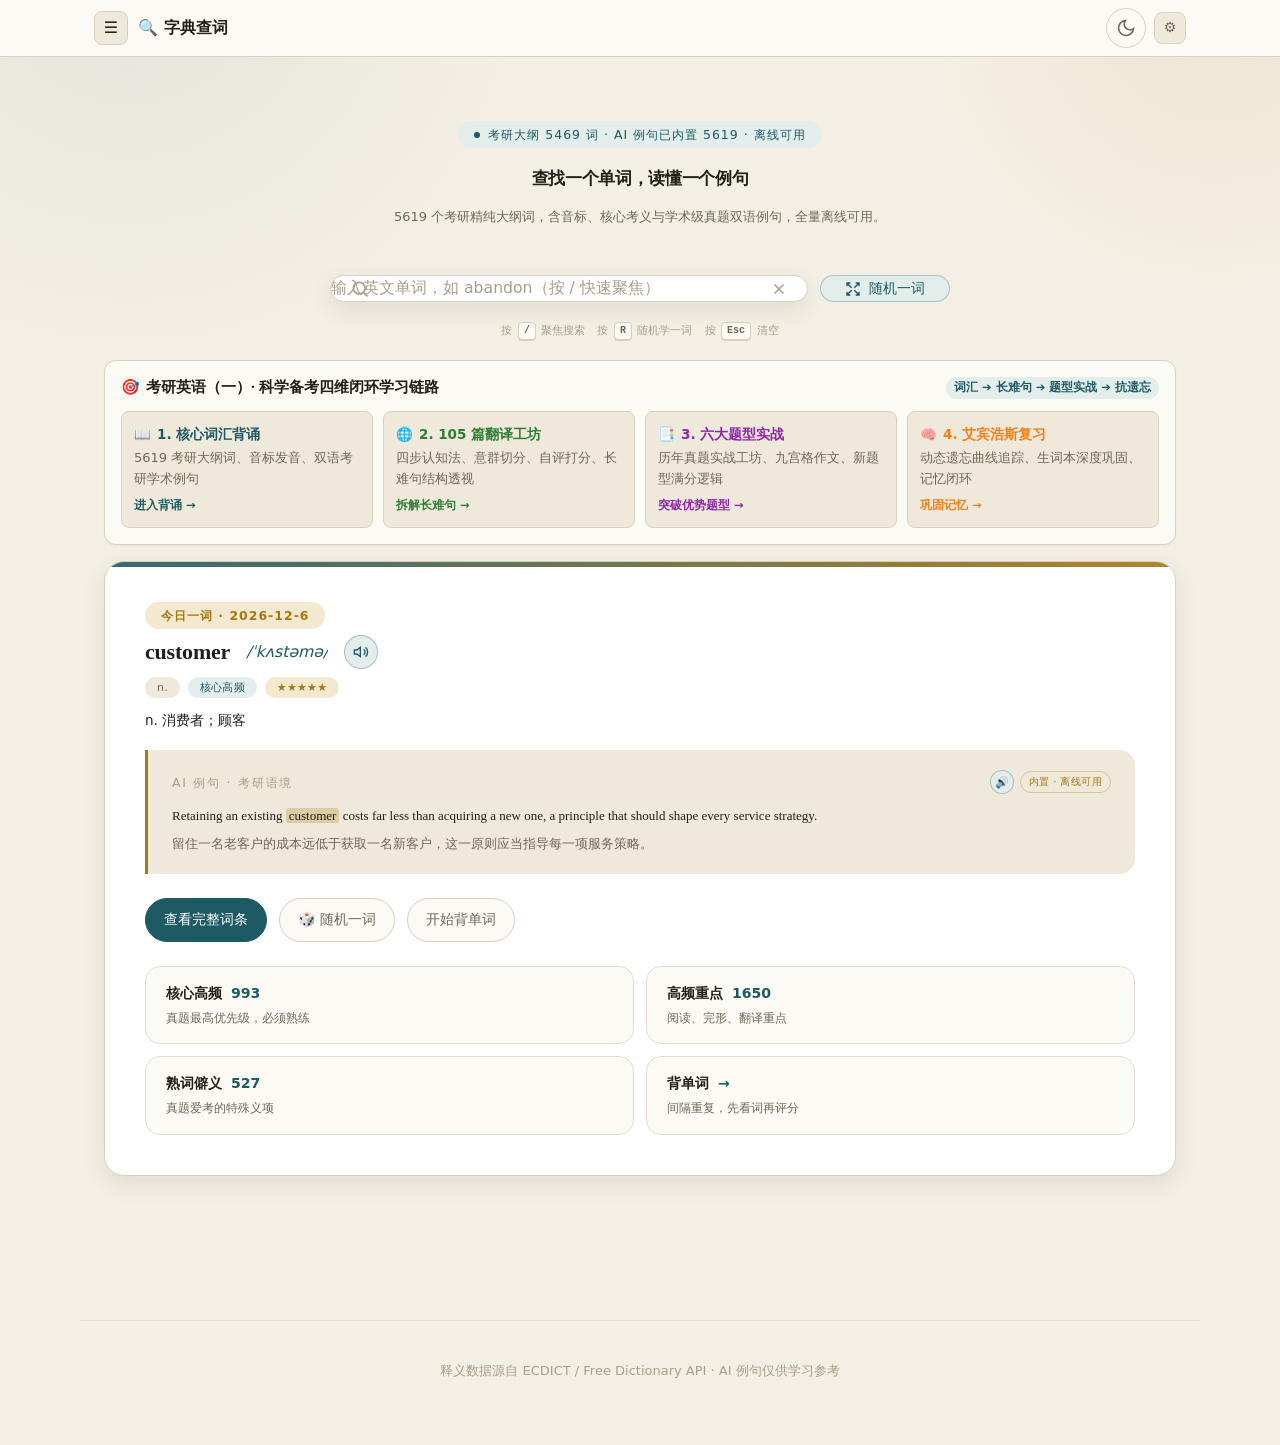
==== commit 2aa7d77f: "v9.63: 全菜单收纳导航栏上线，背单词页面融入萌犬学伴元素，我的页面上线每日萌犬签到打卡与图鉴墙" ====
--- a/index.html
+++ b/index.html
@@ -22,15 +22,35 @@
 </head>
 <body>
   <a class="skip-link" href="#main">跳到主内容</a>
-  <header class="site-header" style="background:var(--color-surface);border-bottom:1px solid var(--color-border)">
+  <header class="site-header" style="background:var(--color-surface);border-bottom:1px solid var(--color-border);position:sticky;top:0;z-index:100">
     <div class="header-inner" style="display:flex;justify-content:space-between;align-items:center;padding:8px 14px">
-      <span style="font-size:16px;font-weight:800;color:var(--color-text)">🔍 字典查词</span>
+      <div style="display:flex;align-items:center;gap:10px">
+        <button class="nav-menu-toggle-btn" data-nav-menu-toggle type="button" aria-label="收纳功能菜单" title="打开/收纳导航与功能">☰</button>
+        <span style="font-size:16px;font-weight:800;color:var(--color-text)">🔍 字典查词</span>
+      </div>
       <div style="display:flex;align-items:center;gap:8px">
         <button class="theme-toggle" data-theme-toggle aria-label="切换到深色模式" type="button"></button>
         <button class="settings-btn" data-settings-open="true" type="button" title="⚙️ 系统偏好设置" style="width:32px;height:32px;display:inline-flex;align-items:center;justify-content:center;border-radius:8px;border:1px solid var(--color-border);background:var(--color-surface-offset);cursor:pointer;font-size:14px">⚙️</button>
       </div>
     </div>
   </header>
+
+  <!-- 顶部收纳式快捷导航菜单浮动卡片 -->
+  <div class="unified-nav-dropdown-card" data-nav-menu-box hidden>
+    <div style="font-size:11.5px;font-weight:700;color:var(--color-text-muted);margin-bottom:8px">🎯 考研模块直达</div>
+    <div class="unified-nav-grid-pills">
+      <a class="nav-grid-pill" href="study.html">📖 智能背单词</a>
+      <a class="nav-grid-pill" href="exam.html">📝 英一题型工坊</a>
+      <a class="nav-grid-pill" href="words.html">📚 考研词库检索</a>
+      <a class="nav-grid-pill" href="memory.html">👤 我的数据中心</a>
+    </div>
+    <div style="height:1px;background:var(--color-border);margin:10px 0"></div>
+    <div style="font-size:11px;font-weight:700;color:var(--color-text-muted);margin-bottom:6px">⚡ 快捷工具</div>
+    <div style="display:flex;gap:6px;flex-wrap:wrap">
+      <a class="nav-grid-pill" href="translate.html" style="flex:1">🌐 105长难句精读</a>
+      <a class="nav-grid-pill active" href="index.html" style="flex:1">🔍 大纲字典秒查</a>
+    </div>
+  </div>
 
   <main id="main">
     <section class="hero">
--- a/css/style.css
+++ b/css/style.css
@@ -455,17 +455,18 @@
 .catalog-head { margin-bottom: var(--space-6); }
 .catalog-head h1 { font-size: var(--text-xl); margin-bottom: var(--space-2); }
 .catalog-head p { color: var(--color-text-muted); font-size: var(--text-sm); }
-.catalog-toolbar { position: sticky; top: 58px; z-index: 20; display: flex; gap: var(--space-3); align-items: center; flex-wrap: wrap; padding: var(--space-3) 0; margin-bottom: var(--space-4); background: color-mix(in oklab, var(--color-bg) 90%, transparent); backdrop-filter: blur(10px); -webkit-backdrop-filter: blur(10px); border-bottom: 1px solid var(--color-divider); }
-.filter-search { position: relative; flex: 1 1 240px; min-width: 200px; }
+.catalog-toolbar { position: sticky; top: 52px; z-index: 20; display: flex; gap: var(--space-3); align-items: stretch; flex-direction: column; padding: var(--space-3) 0; margin-bottom: var(--space-4); background: color-mix(in oklab, var(--color-bg) 92%, transparent); backdrop-filter: blur(10px); -webkit-backdrop-filter: blur(10px); border-bottom: 1px solid var(--color-divider); }
+.filter-search { position: relative; width: 100%; flex: 0 0 auto; }
 .filter-search .search-icon { left: var(--space-4); }
-.filter-input { width: 100%; padding: var(--space-3) var(--space-4) var(--space-3) var(--space-12); font-size: var(--text-sm); color: var(--color-text); background: var(--color-surface-2); border: 1px solid var(--color-border); border-radius: var(--radius-full); }
+.filter-input { width: 100%; height: 42px; box-sizing: border-box; padding: var(--space-2) var(--space-4) var(--space-2) var(--space-10); font-size: var(--text-sm); color: var(--color-text); background: var(--color-surface); border: 1px solid var(--color-border); border-radius: var(--radius-lg); }
 .filter-input:focus { outline: none; border-color: var(--color-primary); box-shadow: 0 0 0 3px color-mix(in oklab, var(--color-primary) 14%, transparent); }
 .filter-chips { display: flex; gap: var(--space-2); flex-wrap: wrap; }
-.filter-chip { padding: var(--space-2) var(--space-4); font-size: var(--text-sm); font-weight: 500; color: var(--color-text-muted); border: 1px solid var(--color-border); background: var(--color-surface); border-radius: var(--radius-full); }
+.filter-chip { padding: var(--space-2) var(--space-4); font-size: var(--text-sm); font-weight: 500; color: var(--color-text-muted); border: 1px solid var(--color-border); background: var(--color-surface); border-radius: var(--radius-full); cursor: pointer; transition: var(--transition); }
 .filter-chip:hover { color: var(--color-primary); border-color: var(--color-primary); }
 .filter-chip.active { color: var(--color-surface-2); background: var(--color-primary); border-color: var(--color-primary); }
 
 .catalog-layout { display: grid; grid-template-columns: 38px 1fr; gap: var(--space-6); align-items: start; }
+.catalog-layout.no-index { grid-template-columns: 1fr !important; }
 .letter-index { position: sticky; top: 76px; display: flex; flex-direction: column; gap: 2px; }
 .letter-index button { width: 30px; height: 30px; display: flex; align-items: center; justify-content: center; border-radius: 6px; font-size: 12px; font-weight: 600; color: var(--color-text-muted); font-family: var(--font-display); letter-spacing: 0.5px; transition: var(--transition); }
 .letter-index button:hover { color: var(--color-primary); background: var(--color-primary-soft); transform: scale(1.08); }
@@ -2287,10 +2288,16 @@
   gap: 12px;
   position: relative;
 }
+.catalog-layout.no-index {
+  grid-template-columns: 1fr !important;
+}
 @media (max-width: 640px) {
   .catalog-layout {
     grid-template-columns: 24px 1fr;
     gap: 8px;
+  }
+  .catalog-layout.no-index {
+    grid-template-columns: 1fr !important;
   }
 }
 .catalog-list {
@@ -2509,6 +2516,375 @@
   display: none;
 }
 
+
+/* ===== 考研极简沉浸回忆卡片风格 (Deep Minimalist Recall & Study) ===== */
+.bb-container {
+  display: flex;
+  flex-direction: column;
+  height: 100%;
+  width: 100%;
+  justify-content: space-between;
+  box-sizing: border-box;
+  padding: 10px 14px calc(4px + env(safe-area-inset-bottom));
+  background: var(--color-surface);
+  color: var(--color-text);
+  user-select: none;
+  position: relative;
+  overflow: hidden;
+}
+
+/* 顶部状态与计时 */
+.bb-top-bar {
+  display: flex;
+  justify-content: space-between;
+  align-items: center;
+  font-size: 12px;
+  color: var(--color-text-muted);
+  font-family: var(--font-body);
+  margin-bottom: 4px;
+  flex-shrink: 0;
+}
+.bb-timer {
+  font-family: monospace;
+  font-size: 13px;
+  font-weight: 700;
+  color: var(--color-text-muted);
+  background: var(--color-surface-offset);
+  padding: 2px 8px;
+  border-radius: 6px;
+  border: 1px solid var(--color-border);
+}
+.bb-top-tools {
+  display: flex;
+  align-items: center;
+  gap: 6px;
+}
+.bb-tool-icon {
+  background: transparent;
+  border: none;
+  color: var(--color-text-muted);
+  font-size: 15px;
+  cursor: pointer;
+  padding: 3px 5px;
+  border-radius: 6px;
+}
+
+/* 单词头部 (Word + Phonetic) */
+.bb-word-header {
+  text-align: center;
+  margin: 8px 0 12px;
+  flex-shrink: 0;
+}
+.bb-word {
+  font-size: clamp(23px, 6.5vw, 29px) !important;
+  font-weight: 800;
+  color: #2dd4bf;
+  letter-spacing: -0.2px;
+  line-height: 1.2;
+}
+[data-theme='light'] .bb-word {
+  color: #0d9488;
+}
+.bb-phonetic-row {
+  display: inline-flex;
+  align-items: center;
+  gap: 6px;
+  margin-top: 4px;
+  font-size: 12.5px;
+  color: var(--color-text-muted);
+}
+.bb-phonetic-tag {
+  font-size: 10px;
+  background: var(--color-surface-offset);
+  border: 1px solid var(--color-border);
+  border-radius: 4px;
+  padding: 1px 4px;
+  font-weight: 700;
+}
+.bb-audio-inline-btn {
+  background: transparent;
+  border: none;
+  font-size: 13px;
+  cursor: pointer;
+  padding: 0 4px;
+  color: #2dd4bf;
+}
+
+/* State 1: 未展开回忆区 (Recall State) */
+.bb-recall-prompt {
+  flex: 1;
+  display: flex;
+  flex-direction: column;
+  align-items: center;
+  justify-content: center;
+  text-align: center;
+  cursor: pointer;
+  min-height: 180px;
+}
+.bb-recall-title {
+  font-size: 14.5px;
+  font-weight: 600;
+  color: var(--color-text-muted);
+  margin-bottom: 6px;
+}
+.bb-recall-sub {
+  font-size: 12px;
+  color: var(--color-text-faint);
+}
+
+/* 浮动发音按钮 (Floating Audio Button) */
+.bb-floating-audio-btn {
+  position: absolute;
+  bottom: 20px;
+  right: 18px;
+  width: 54px;
+  height: 54px;
+  border-radius: 50%;
+  background: color-mix(in oklab, #2dd4bf 14%, var(--color-surface-offset));
+  border: 2px solid color-mix(in oklab, #2dd4bf 40%, transparent);
+  box-shadow: 0 4px 16px rgba(0,0,0,0.15);
+  display: flex;
+  align-items: center;
+  justify-content: center;
+  font-size: 20px;
+  cursor: pointer;
+  transition: transform 0.18s ease;
+}
+.bb-floating-audio-btn:active {
+  transform: scale(0.92);
+}
+
+/* State 2: 答案已展开区 (Answer Content) */
+.bb-answer-content {
+  flex: 1;
+  min-height: 0;
+  overflow-y: auto;
+  -webkit-overflow-scrolling: touch;
+  display: flex;
+  flex-direction: column;
+  gap: 10px;
+  padding-right: 2px;
+  animation: pageSlideInRight 0.22s cubic-bezier(0.16, 1, 0.3, 1);
+}
+
+/* 释义栏 */
+.bb-meaning-box {
+  display: flex;
+  align-items: baseline;
+  gap: 8px;
+  background: var(--color-surface-offset);
+  border: 1px solid var(--color-border);
+  border-radius: 10px;
+  padding: 7px 10px;
+}
+.bb-pos-tag {
+  background: color-mix(in oklab, var(--color-primary) 18%, transparent);
+  color: var(--color-primary);
+  font-size: 11px;
+  font-weight: 700;
+  padding: 2px 5px;
+  border-radius: 4px;
+  flex-shrink: 0;
+}
+.bb-meaning-text {
+  font-size: 13px;
+  font-weight: 600;
+  color: var(--color-text);
+  line-height: 1.45;
+  flex: 1;
+}
+.bb-meaning-opt-btn {
+  background: transparent;
+  border: none;
+  font-size: 12px;
+  color: var(--color-text-muted);
+  cursor: pointer;
+}
+
+/* 例句 & 助记 板块 */
+.bb-section-box {
+  background: var(--color-surface-offset);
+  border: 1px solid var(--color-border);
+  border-radius: 10px;
+  padding: 8px 10px;
+}
+.bb-section-head {
+  display: flex;
+  justify-content: space-between;
+  align-items: center;
+  margin-bottom: 6px;
+}
+.bb-section-title {
+  font-size: 12px;
+  font-weight: 700;
+  color: var(--color-text-muted);
+  letter-spacing: 0.5px;
+}
+.bb-section-tag {
+  font-size: 10px;
+  color: #10b981;
+  background: color-mix(in oklab, #10b981 12%, transparent);
+  border: 1px solid color-mix(in oklab, #10b981 25%, transparent);
+  padding: 1px 5px;
+  border-radius: 4px;
+  font-weight: 600;
+}
+.bb-section-actions {
+  display: flex;
+  gap: 6px;
+}
+.bb-mini-btn {
+  background: var(--color-surface);
+  border: 1px solid var(--color-border);
+  border-radius: 6px;
+  padding: 2px 6px;
+  font-size: 11px;
+  cursor: pointer;
+}
+.bb-example-item {
+  margin-bottom: 6px;
+}
+.bb-example-item:last-child {
+  margin-bottom: 0;
+}
+.bb-example-en {
+  font-size: 12.5px;
+  line-height: 1.5;
+  color: var(--color-text);
+}
+.bb-example-en em, .bb-example-en mark, .bb-example-en strong {
+  color: #2dd4bf;
+  font-style: normal;
+  font-weight: 700;
+  background: transparent;
+}
+[data-theme='light'] .bb-example-en em, [data-theme='light'] .bb-example-en mark, [data-theme='light'] .bb-example-en strong {
+  color: #0d9488;
+}
+.bb-example-zh {
+  font-size: 11.5px;
+  color: var(--color-text-muted);
+  margin-top: 2px;
+}
+
+/* 考点短语搭配样式 (KyleBing Phrases Integration) */
+.bb-phrases-box {
+  border-left: 3px solid #0284c7 !important;
+}
+.bb-phrase-list {
+  display: flex;
+  flex-direction: column;
+  gap: 6px;
+}
+.bb-phrase-item {
+  background: var(--color-surface-offset);
+  border: 1px solid color-mix(in oklab, var(--color-border) 80%, transparent);
+  border-radius: 8px;
+  padding: 6px 10px;
+  transition: transform 0.15s ease, border-color 0.15s ease;
+}
+.bb-phrase-item:hover {
+  border-color: #0284c7;
+}
+.bb-phrase-row {
+  display: flex;
+  align-items: center;
+  justify-content: space-between;
+}
+.bb-phrase-text {
+  font-size: 12.5px;
+  font-weight: 700;
+  color: var(--color-text);
+  cursor: pointer;
+  display: inline-flex;
+  align-items: center;
+  gap: 6px;
+}
+.bb-phrase-text:hover {
+  color: #0284c7;
+}
+.bb-phrase-speaker {
+  font-size: 11px;
+  opacity: 0.7;
+}
+.bb-phrase-cn {
+  font-size: 11.5px;
+  color: var(--color-text-muted);
+  margin-top: 2px;
+  line-height: 1.4;
+}
+
+/* 助记内容 */
+.bb-mnemonic-content {
+  font-size: 12px;
+  line-height: 1.5;
+  color: var(--color-text);
+}
+.bb-root-text {
+  font-weight: 500;
+  margin-bottom: 4px;
+}
+.bb-sub-tag {
+  font-size: 11px;
+  color: var(--color-primary);
+  font-weight: 700;
+}
+
+/* 3 按钮操作栏 (认识、模糊、忘记) */
+.bb-rating-bar {
+  display: grid;
+  grid-template-columns: repeat(3, 1fr);
+  gap: 8px;
+  margin-top: 8px;
+  flex-shrink: 0;
+  padding-top: 2px;
+}
+.bb-rate-btn {
+  display: flex;
+  flex-direction: column;
+  align-items: center;
+  justify-content: center;
+  gap: 2px;
+  padding: 8px 4px;
+  border-radius: 10px;
+  background: var(--color-surface-offset);
+  border: 1.5px solid var(--color-border);
+  cursor: pointer;
+  transition: transform 0.16s ease, border-color 0.16s ease;
+  touch-action: manipulation;
+}
+.bb-rate-btn:active {
+  transform: scale(0.94);
+}
+.bb-rate-known {
+  border-color: #22c55e;
+}
+.bb-rate-known .bb-rate-label {
+  color: #22c55e;
+  font-size: 13.5px;
+  font-weight: 700;
+}
+.bb-rate-fuzzy {
+  border-color: #eab308;
+}
+.bb-rate-fuzzy .bb-rate-label {
+  color: #eab308;
+  font-size: 13.5px;
+  font-weight: 700;
+}
+.bb-rate-forgot {
+  border-color: #ef4444;
+}
+.bb-rate-forgot .bb-rate-label {
+  color: #ef4444;
+  font-size: 13.5px;
+  font-weight: 700;
+}
+.bb-rate-sub {
+  font-size: 10px;
+  color: var(--color-text-muted);
+}
+
 /* ===== 📱 移动端 10 维深度响应式强化 (Mobile Perfection Engine) ===== */
 @media (max-width: 640px) {
   .study-header-collapsible {
@@ -2546,326 +2922,7 @@
     overflow: hidden;
   }
 
-  /* ===== 墨墨/不背单词沉浸风格 (Deep Minimalist Recall & Study) ===== */
-  .bb-container {
-    display: flex;
-    flex-direction: column;
-    height: 100%;
-    width: 100%;
-    justify-content: space-between;
-    box-sizing: border-box;
-    padding: 10px 14px calc(4px + env(safe-area-inset-bottom));
-    background: var(--color-surface);
-    color: var(--color-text);
-    user-select: none;
-    position: relative;
-    overflow: hidden;
-  }
-
-  /* 顶部状态与计时 */
-  .bb-top-bar {
-    display: flex;
-    justify-content: space-between;
-    align-items: center;
-    font-size: 12px;
-    color: var(--color-text-muted);
-    font-family: var(--font-body);
-    margin-bottom: 4px;
-    flex-shrink: 0;
-  }
-  .bb-timer {
-    font-family: monospace;
-    font-size: 13px;
-    font-weight: 700;
-    color: var(--color-text-muted);
-    background: var(--color-surface-offset);
-    padding: 2px 8px;
-    border-radius: 6px;
-    border: 1px solid var(--color-border);
-  }
-  .bb-top-tools {
-    display: flex;
-    align-items: center;
-    gap: 6px;
-  }
-  .bb-tool-icon {
-    background: transparent;
-    border: none;
-    color: var(--color-text-muted);
-    font-size: 15px;
-    cursor: pointer;
-    padding: 3px 5px;
-    border-radius: 6px;
-  }
-
-  /* 单词头部 (Word + Phonetic) */
-  .bb-word-header {
-    text-align: center;
-    margin: 8px 0 12px;
-    flex-shrink: 0;
-  }
-  .bb-word {
-    font-size: clamp(23px, 6.5vw, 29px) !important;
-    font-weight: 800;
-    color: #2dd4bf;
-    letter-spacing: -0.2px;
-    line-height: 1.2;
-  }
-  [data-theme='light'] .bb-word {
-    color: #0d9488;
-  }
-  .bb-phonetic-row {
-    display: inline-flex;
-    align-items: center;
-    gap: 6px;
-    margin-top: 4px;
-    font-size: 12.5px;
-    color: var(--color-text-muted);
-  }
-  .bb-phonetic-tag {
-    font-size: 10px;
-    background: var(--color-surface-offset);
-    border: 1px solid var(--color-border);
-    border-radius: 4px;
-    padding: 1px 4px;
-    font-weight: 700;
-  }
-  .bb-audio-inline-btn {
-    background: transparent;
-    border: none;
-    font-size: 13px;
-    cursor: pointer;
-    padding: 0 4px;
-    color: #2dd4bf;
-  }
-
-  /* State 1: 未展开回忆区 (Recall State) */
-  .bb-recall-prompt {
-    flex: 1;
-    display: flex;
-    flex-direction: column;
-    align-items: center;
-    justify-content: center;
-    text-align: center;
-    cursor: pointer;
-    min-height: 180px;
-  }
-  .bb-recall-title {
-    font-size: 14.5px;
-    font-weight: 600;
-    color: var(--color-text-muted);
-    margin-bottom: 6px;
-  }
-  .bb-recall-sub {
-    font-size: 12px;
-    color: var(--color-text-faint);
-  }
-
-  /* 浮动发音按钮 (Floating Audio Button) */
-  .bb-floating-audio-btn {
-    position: absolute;
-    bottom: 20px;
-    right: 18px;
-    width: 54px;
-    height: 54px;
-    border-radius: 50%;
-    background: color-mix(in oklab, #2dd4bf 14%, var(--color-surface-offset));
-    border: 2px solid color-mix(in oklab, #2dd4bf 40%, transparent);
-    box-shadow: 0 4px 16px rgba(0,0,0,0.15);
-    display: flex;
-    align-items: center;
-    justify-content: center;
-    font-size: 20px;
-    cursor: pointer;
-    transition: transform 0.18s ease;
-  }
-  .bb-floating-audio-btn:active {
-    transform: scale(0.92);
-  }
-
-  /* State 2: 答案已展开区 (Answer Content) */
-  .bb-answer-content {
-    flex: 1;
-    min-height: 0;
-    overflow-y: auto;
-    -webkit-overflow-scrolling: touch;
-    display: flex;
-    flex-direction: column;
-    gap: 10px;
-    padding-right: 2px;
-    animation: pageSlideInRight 0.22s cubic-bezier(0.16, 1, 0.3, 1);
-  }
-
-  /* 释义栏 */
-  .bb-meaning-box {
-    display: flex;
-    align-items: baseline;
-    gap: 8px;
-    background: var(--color-surface-offset);
-    border: 1px solid var(--color-border);
-    border-radius: 10px;
-    padding: 7px 10px;
-  }
-  .bb-pos-tag {
-    background: color-mix(in oklab, var(--color-primary) 18%, transparent);
-    color: var(--color-primary);
-    font-size: 11px;
-    font-weight: 700;
-    padding: 2px 5px;
-    border-radius: 4px;
-    flex-shrink: 0;
-  }
-  .bb-meaning-text {
-    font-size: 13px;
-    font-weight: 600;
-    color: var(--color-text);
-    line-height: 1.45;
-    flex: 1;
-  }
-  .bb-meaning-opt-btn {
-    background: transparent;
-    border: none;
-    font-size: 12px;
-    color: var(--color-text-muted);
-    cursor: pointer;
-  }
-
-  /* 例句 & 助记 板块 */
-  .bb-section-box {
-    background: var(--color-surface-offset);
-    border: 1px solid var(--color-border);
-    border-radius: 10px;
-    padding: 8px 10px;
-  }
-  .bb-section-head {
-    display: flex;
-    justify-content: space-between;
-    align-items: center;
-    margin-bottom: 6px;
-  }
-  .bb-section-title {
-    font-size: 12px;
-    font-weight: 700;
-    color: var(--color-text-muted);
-    letter-spacing: 0.5px;
-  }
-  .bb-section-tag {
-    font-size: 10px;
-    color: #10b981;
-    background: color-mix(in oklab, #10b981 12%, transparent);
-    border: 1px solid color-mix(in oklab, #10b981 25%, transparent);
-    padding: 1px 5px;
-    border-radius: 4px;
-    font-weight: 600;
-  }
-  .bb-section-actions {
-    display: flex;
-    gap: 6px;
-  }
-  .bb-mini-btn {
-    background: var(--color-surface);
-    border: 1px solid var(--color-border);
-    border-radius: 6px;
-    padding: 2px 6px;
-    font-size: 11px;
-    cursor: pointer;
-  }
-  .bb-example-item {
-    margin-bottom: 6px;
-  }
-  .bb-example-item:last-child {
-    margin-bottom: 0;
-  }
-  .bb-example-en {
-    font-size: 12.5px;
-    line-height: 1.5;
-    color: var(--color-text);
-  }
-  .bb-example-en em, .bb-example-en mark, .bb-example-en strong {
-    color: #2dd4bf;
-    font-style: normal;
-    font-weight: 700;
-    background: transparent;
-  }
-  [data-theme='light'] .bb-example-en em, [data-theme='light'] .bb-example-en mark, [data-theme='light'] .bb-example-en strong {
-    color: #0d9488;
-  }
-  .bb-example-zh {
-    font-size: 11.5px;
-    color: var(--color-text-muted);
-    margin-top: 2px;
-  }
-
-  /* 助记内容 */
-  .bb-mnemonic-content {
-    font-size: 12px;
-    line-height: 1.5;
-    color: var(--color-text);
-  }
-  .bb-root-text {
-    font-weight: 500;
-    margin-bottom: 4px;
-  }
-  .bb-sub-tag {
-    font-size: 11px;
-    color: var(--color-primary);
-    font-weight: 700;
-  }
-
-  /* 3 按钮操作栏 (认识、模糊、忘记) */
-  .bb-rating-bar {
-    display: grid;
-    grid-template-columns: repeat(3, 1fr);
-    gap: 8px;
-    margin-top: 8px;
-    flex-shrink: 0;
-    padding-top: 2px;
-  }
-  .bb-rate-btn {
-    display: flex;
-    flex-direction: column;
-    align-items: center;
-    justify-content: center;
-    gap: 2px;
-    padding: 8px 4px;
-    border-radius: 10px;
-    background: var(--color-surface-offset);
-    border: 1.5px solid var(--color-border);
-    cursor: pointer;
-    transition: transform 0.16s ease, border-color 0.16s ease;
-    touch-action: manipulation;
-  }
-  .bb-rate-btn:active {
-    transform: scale(0.94);
-  }
-  .bb-rate-known {
-    border-color: #22c55e;
-  }
-  .bb-rate-known .bb-rate-label {
-    color: #22c55e;
-    font-size: 13.5px;
-    font-weight: 700;
-  }
-  .bb-rate-fuzzy {
-    border-color: #eab308;
-  }
-  .bb-rate-fuzzy .bb-rate-label {
-    color: #eab308;
-    font-size: 13.5px;
-    font-weight: 700;
-  }
-  .bb-rate-forgot {
-    border-color: #ef4444;
-  }
-  .bb-rate-forgot .bb-rate-label {
-    color: #ef4444;
-    font-size: 13.5px;
-    font-weight: 700;
-  }
-  .bb-rate-sub {
-    font-size: 10px;
-    color: var(--color-text-muted);
-  }
+  .s-card-fixed-top {
     padding: 2px 4px;
     flex-shrink: 0;
   }
@@ -3524,7 +3581,7 @@
     border-radius: 8px !important;
   }
 
-  /* 墨墨风格背词卡片单手大拇指优化 */
+  /* 考研沉浸背词卡片单手大拇指触控优化 */
   .bb-container {
     padding: 16px 14px !important;
     min-height: calc(100vh - 160px) !important;
@@ -3554,3 +3611,200 @@
     grid-template-columns: 1fr !important;
   }
 }
+
+/* ==========================================================================
+   全局统一收纳式快捷导航菜单 (Universal Foldable Header Nav)
+   ========================================================================== */
+.nav-menu-toggle-btn {
+  width: 34px;
+  height: 34px;
+  border-radius: 8px;
+  border: 1px solid var(--color-border);
+  background: var(--color-surface-offset);
+  display: inline-flex;
+  align-items: center;
+  justify-content: center;
+  cursor: pointer;
+  font-size: 16px;
+  color: var(--color-text);
+  transition: var(--transition);
+  -webkit-tap-highlight-color: transparent;
+  flex-shrink: 0;
+}
+.nav-menu-toggle-btn:hover,
+.nav-menu-toggle-btn.active {
+  border-color: var(--color-primary);
+  color: var(--color-primary);
+  background: color-mix(in oklab, var(--color-primary) 12%, transparent);
+}
+
+.unified-nav-dropdown-card {
+  position: fixed;
+  top: 54px;
+  left: 50%;
+  transform: translateX(-50%);
+  z-index: 9999;
+  width: min(94vw, 460px);
+  background: var(--color-surface);
+  border: 1px solid var(--color-border);
+  border-radius: 16px;
+  box-shadow: 0 14px 40px rgba(0, 0, 0, 0.22);
+  padding: 14px;
+  box-sizing: border-box;
+  backdrop-filter: blur(12px);
+  animation: unifiedNavSlide 0.2s cubic-bezier(0.16, 1, 0.3, 1);
+}
+@keyframes unifiedNavSlide {
+  from { opacity: 0; transform: translate(-50%, -10px); }
+  to { opacity: 1; transform: translate(-50%, 0); }
+}
+.unified-nav-grid-pills {
+  display: grid;
+  grid-template-columns: repeat(2, 1fr);
+  gap: 8px;
+}
+.nav-grid-pill {
+  display: flex;
+  align-items: center;
+  gap: 8px;
+  padding: 9px 12px;
+  background: var(--color-surface-offset);
+  border: 1px solid var(--color-border);
+  border-radius: 10px;
+  font-size: 13px;
+  font-weight: 700;
+  color: var(--color-text);
+  text-decoration: none;
+  transition: var(--transition);
+  -webkit-tap-highlight-color: transparent;
+  cursor: pointer;
+}
+.nav-grid-pill:hover {
+  border-color: var(--color-primary);
+  color: var(--color-primary);
+  background: color-mix(in oklab, var(--color-primary) 8%, transparent);
+}
+.nav-grid-pill.active {
+  background: color-mix(in oklab, var(--color-primary) 14%, transparent);
+  border-color: var(--color-primary);
+  color: var(--color-primary);
+}
+
+/* ==========================================================================
+   背单词页面萌犬学伴动效 (Cute Puppy Elements for Study Page)
+   ========================================================================== */
+@keyframes puppyBounce {
+  0%, 100% { transform: translateY(0) scale(1); }
+  50% { transform: translateY(-5px) scale(1.08); }
+}
+@keyframes puppyWag {
+  0%, 100% { transform: rotate(0deg); }
+  25% { transform: rotate(-10deg); }
+  75% { transform: rotate(10deg); }
+}
+.puppy-bounce-anim {
+  animation: puppyBounce 2s infinite ease-in-out;
+  display: inline-block;
+}
+.puppy-wag-anim {
+  animation: puppyWag 1.8s infinite ease-in-out;
+  display: inline-block;
+}
+.study-puppy-cheer-card {
+  display: flex;
+  align-items: center;
+  justify-content: center;
+  gap: 10px;
+  margin-bottom: 12px;
+  padding: 8px 14px;
+  background: color-mix(in oklab, var(--color-primary) 8%, var(--color-surface));
+  border: 1px dashed color-mix(in oklab, var(--color-primary) 30%, transparent);
+  border-radius: 14px;
+  max-width: 360px;
+  margin-left: auto;
+  margin-right: auto;
+}
+.study-puppy-revealed-bar {
+  background: var(--color-surface-offset);
+  border: 1px dashed var(--color-border);
+  border-radius: 10px;
+  padding: 8px 12px;
+  margin: 8px 0;
+  display: flex;
+  align-items: center;
+  gap: 10px;
+}
+
+/* ==========================================================================
+   我的页面 每日萌犬签到打卡 (Daily Cute Puppy Check-In System)
+   ========================================================================== */
+.checkin-trail-grid {
+  display: grid;
+  grid-template-columns: repeat(7, 1fr);
+  gap: 6px;
+  text-align: center;
+}
+.checkin-day-cell {
+  background: var(--color-surface-offset);
+  border: 1px solid var(--color-border);
+  border-radius: 10px;
+  padding: 8px 4px;
+  display: flex;
+  flex-direction: column;
+  align-items: center;
+  gap: 4px;
+  transition: var(--transition);
+}
+.checkin-day-cell.today {
+  border-color: var(--color-primary);
+  background: color-mix(in oklab, var(--color-primary) 8%, var(--color-surface));
+}
+.checkin-day-cell.checked {
+  border-color: color-mix(in oklab, var(--color-primary) 40%, transparent);
+}
+.checkin-day-cell .day-label {
+  font-size: 11px;
+  font-weight: 600;
+  color: var(--color-text-muted);
+}
+.checkin-day-cell.today .day-label {
+  color: var(--color-primary);
+  font-weight: 800;
+}
+.checkin-day-cell .puppy-slot {
+  font-size: 20px;
+  line-height: 1.2;
+  min-height: 24px;
+  display: flex;
+  align-items: center;
+  justify-content: center;
+}
+.checkin-day-cell .puppy-name-sub {
+  font-size: 10px;
+  color: var(--color-text-muted);
+  white-space: nowrap;
+  overflow: hidden;
+  text-overflow: ellipsis;
+  max-width: 100%;
+}
+.puppy-album-card {
+  background: var(--color-surface-offset);
+  border: 1px solid var(--color-border);
+  border-radius: 12px;
+  padding: 10px 8px;
+  text-align: center;
+  display: flex;
+  flex-direction: column;
+  align-items: center;
+  gap: 4px;
+  transition: var(--transition);
+}
+.puppy-album-card.unlocked {
+  border-color: color-mix(in oklab, var(--color-primary) 40%, transparent);
+  background: color-mix(in oklab, var(--color-primary) 6%, var(--color-surface));
+}
+.puppy-album-card.locked {
+  opacity: 0.55;
+  filter: grayscale(0.8);
+}
+
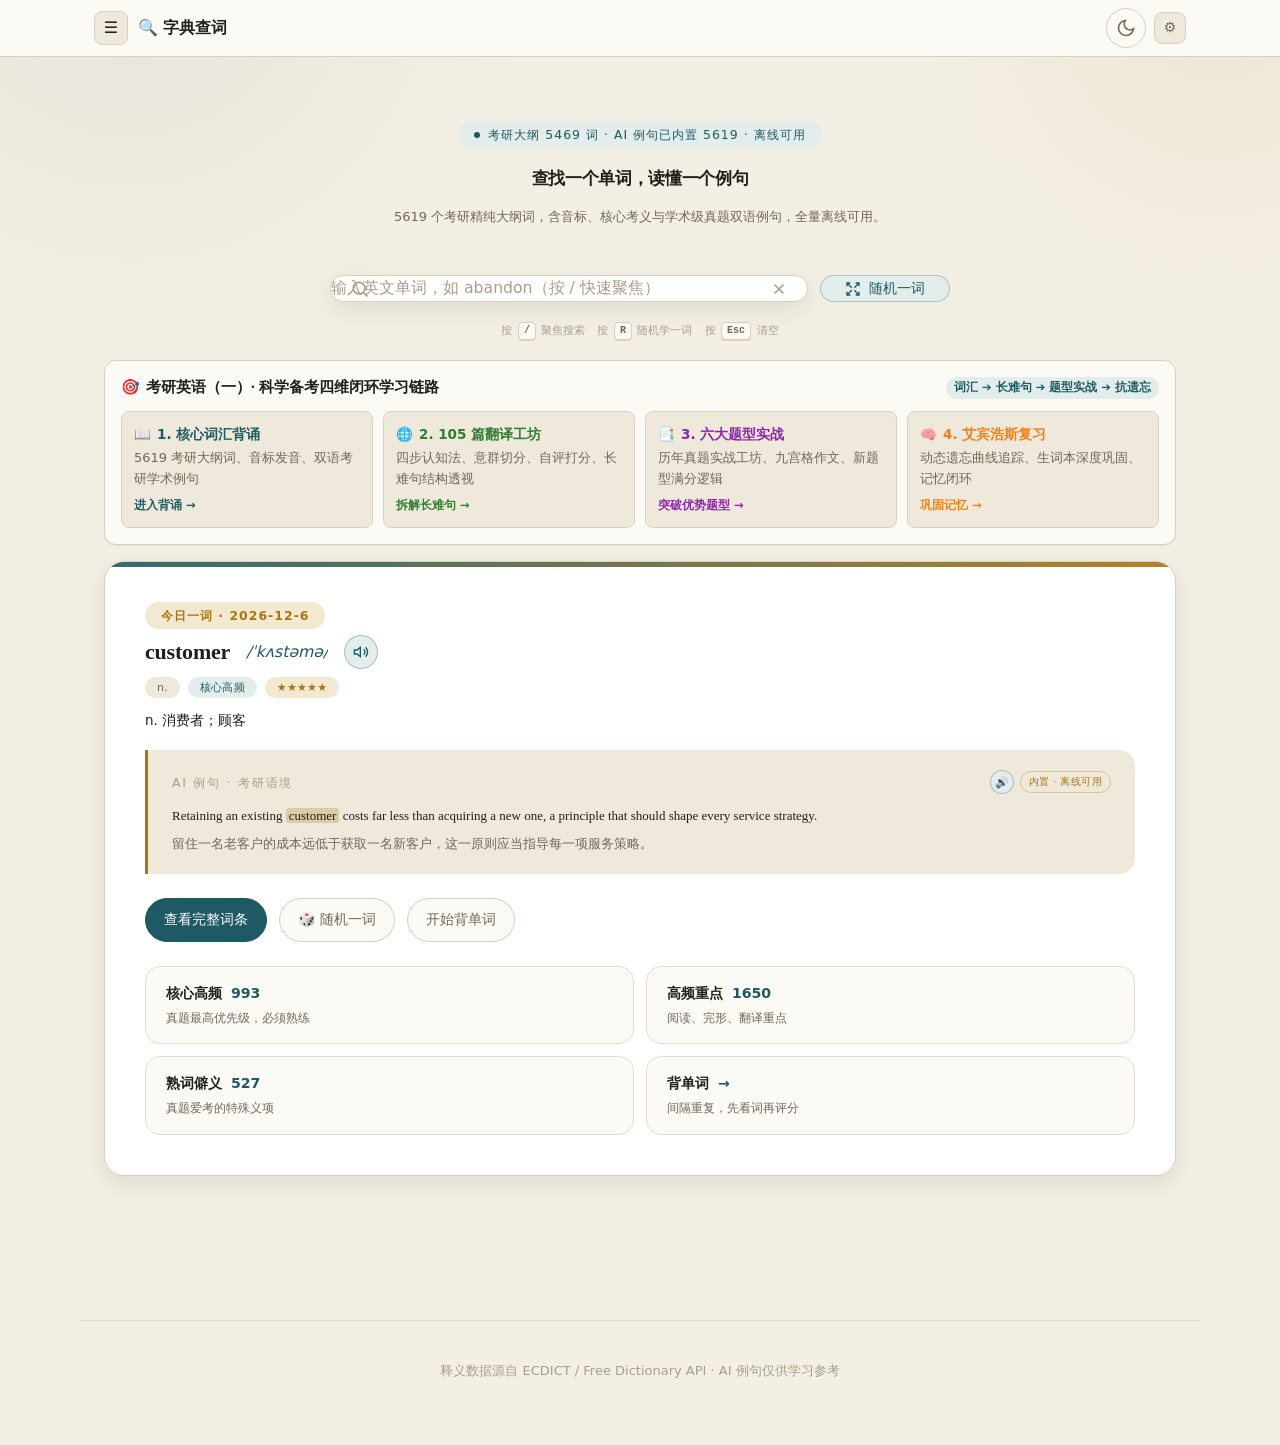
==== commit d416d52a: "fix(ui): 修复列表项主副标题垂直重叠与顶部栏标题移动端换行问题 (v9.69)" ====
--- a/index.html
+++ b/index.html
@@ -24,11 +24,11 @@
   <a class="skip-link" href="#main">跳到主内容</a>
   <header class="site-header" style="background:var(--color-surface);border-bottom:1px solid var(--color-border);position:sticky;top:0;z-index:100">
     <div class="header-inner" style="display:flex;justify-content:space-between;align-items:center;padding:8px 14px">
-      <div style="display:flex;align-items:center;gap:10px">
+      <div class="site-header-title-box" style="display:flex;align-items:center;gap:10px;min-width:0;flex:1 1 auto;overflow:hidden">
         <button class="nav-menu-toggle-btn" data-nav-menu-toggle type="button" aria-label="收纳功能菜单" title="打开/收纳导航与功能">☰</button>
-        <span style="font-size:16px;font-weight:800;color:var(--color-text)">🔍 字典查词</span>
+        <span class="site-header-title" style="font-size:16px;font-weight:800;color:var(--color-text);white-space:nowrap;flex-shrink:0">🔍 字典查词</span>
       </div>
-      <div style="display:flex;align-items:center;gap:8px">
+      <div class="site-header-actions" style="display:flex;align-items:center;gap:8px;flex-shrink:0;margin-left:8px">
         <button class="theme-toggle" data-theme-toggle aria-label="切换到深色模式" type="button"></button>
         <button class="settings-btn" data-settings-open="true" type="button" title="⚙️ 系统偏好设置" style="width:32px;height:32px;display:inline-flex;align-items:center;justify-content:center;border-radius:8px;border:1px solid var(--color-border);background:var(--color-surface-offset);cursor:pointer;font-size:14px">⚙️</button>
       </div>
@@ -178,6 +178,7 @@
   </nav>
 
   <script src="data/words_bundle.js"></script>
+  <script src="js/word_data.js"></script>
   <script src="data/ai_examples_bundle.js"></script>
   <script src="js/quiz.js"></script>
   <script src="js/app.js"></script>
--- a/css/style.css
+++ b/css/style.css
@@ -465,13 +465,9 @@
 .filter-chip:hover { color: var(--color-primary); border-color: var(--color-primary); }
 .filter-chip.active { color: var(--color-surface-2); background: var(--color-primary); border-color: var(--color-primary); }
 
-.catalog-layout { display: grid; grid-template-columns: 38px 1fr; gap: var(--space-6); align-items: start; }
-.catalog-layout.no-index { grid-template-columns: 1fr !important; }
-.letter-index { position: sticky; top: 76px; display: flex; flex-direction: column; gap: 2px; }
-.letter-index button { width: 30px; height: 30px; display: flex; align-items: center; justify-content: center; border-radius: 6px; font-size: 12px; font-weight: 600; color: var(--color-text-muted); font-family: var(--font-display); letter-spacing: 0.5px; transition: var(--transition); }
-.letter-index button:hover { color: var(--color-primary); background: var(--color-primary-soft); transform: scale(1.08); }
-.letter-index button.active { color: var(--color-surface-2); background: var(--color-primary); box-shadow: 0 2px 8px color-mix(in oklab, var(--color-primary) 30%, transparent); font-weight: 700; }
-.letter-index button.empty { opacity: 0.22; pointer-events: none; }
+.catalog-layout { display: flex; flex-direction: column; width: 100%; max-width: 100%; box-sizing: border-box; align-items: stretch; }
+.catalog-layout.no-index { display: flex; flex-direction: column; width: 100%; }
+.letter-index { display: none !important; }
 
 .catalog-list { display: flex; flex-direction: column; }
 /* 现代词典卡片排版系统 */
@@ -604,26 +600,11 @@
 /* ===== Responsive ===== */
 @media (max-width: 720px) {
   .nav { display: none; }
-  .catalog-layout { grid-template-columns: 1fr; }
-  .letter-index {
-    position: sticky;
-    top: 56px;
-    z-index: 18;
-    flex-direction: row;
-    flex-wrap: nowrap;
-    overflow-x: auto;
-    background: color-mix(in oklab, var(--color-bg) 94%, transparent);
-    backdrop-filter: blur(12px);
-    -webkit-backdrop-filter: blur(12px);
-    padding: 6px 4px;
-    border-radius: var(--radius-lg);
-    border: 1px solid var(--color-divider);
-    margin-bottom: var(--space-3);
-    -webkit-overflow-scrolling: touch;
-    scrollbar-width: none;
-  }
-  .letter-index::-webkit-scrollbar { display: none; }
-  .letter-index button { width: 28px; height: 28px; flex: none; font-size: 11px; font-weight: 600; border-radius: 4px; }
+  main { padding: 12px 10px 84px !important; width: 100% !important; max-width: 100% !important; box-sizing: border-box !important; overflow-x: hidden !important; }
+  .catalog-layout { display: flex; flex-direction: column; width: 100% !important; max-width: 100% !important; box-sizing: border-box !important; }
+  .catalog-list { width: 100% !important; max-width: 100% !important; box-sizing: border-box !important; }
+  .cat-row-wrap { width: 100% !important; box-sizing: border-box !important; }
+  .letter-index { display: none !important; }
 }
 
 /* ===== 全局偏好设置弹窗 (Universal Settings Suite) ===== */
@@ -3560,25 +3541,7 @@
   }
   
   .letter-index {
-    display: flex !important;
-    flex-direction: row !important;
-    overflow-x: auto !important;
-    white-space: nowrap !important;
-    padding: 6px 2px !important;
-    gap: 4px !important;
-    border-right: none !important;
-    border-bottom: 1px solid var(--color-border) !important;
-    scrollbar-width: none !important;
-    -webkit-overflow-scrolling: touch !important;
-  }
-  .letter-index::-webkit-scrollbar { display: none !important; }
-  
-  .letter-index button {
-    min-width: 32px !important;
-    height: 32px !important;
-    padding: 0 4px !important;
-    font-size: 12.5px !important;
-    border-radius: 8px !important;
+    display: none !important;
   }
 
   /* 考研沉浸背词卡片单手大拇指触控优化 */
@@ -3808,3 +3771,1714 @@
   filter: grayscale(0.8);
 }
 
+/* ==========================================================================
+   背单词滑动动态指示印章与丝滑物理动效 (Dynamic Swipe Feedback & Physics)
+   ========================================================================== */
+.swipe-feedback-stamp {
+  position: absolute;
+  top: 14px;
+  z-index: 100;
+  padding: 6px 14px;
+  border-radius: 12px;
+  font-size: 14px;
+  font-weight: 800;
+  letter-spacing: 0.5px;
+  pointer-events: none;
+  opacity: 0;
+  transform: scale(0.8);
+  transition: opacity 0.08s ease-out, transform 0.08s ease-out;
+  display: flex;
+  align-items: center;
+  gap: 6px;
+  box-shadow: 0 6px 20px rgba(0, 0, 0, 0.12);
+  backdrop-filter: blur(8px);
+}
+.swipe-feedback-stamp.stamp-left {
+  right: 14px;
+  color: #0d9488;
+  border: 2px solid #0d9488;
+  background: color-mix(in oklab, #0d9488 18%, var(--color-surface));
+  transform: rotate(12deg) scale(0.85);
+}
+.swipe-feedback-stamp.stamp-right {
+  left: 14px;
+  color: #ef4444;
+  border: 2px solid #ef4444;
+  background: color-mix(in oklab, #ef4444 18%, var(--color-surface));
+  transform: rotate(-12deg) scale(0.85);
+}
+
+/* 进场与展开动效 */
+.bb-container {
+  animation: cardSpringIn 0.28s cubic-bezier(0.16, 1, 0.3, 1);
+  will-change: transform, opacity;
+  transform-origin: 50% 90%;
+}
+@keyframes cardSpringIn {
+  0% {
+    opacity: 0.4;
+    transform: scale(0.94) translateY(10px);
+  }
+  100% {
+    opacity: 1;
+    transform: scale(1) translateY(0);
+  }
+}
+.bb-answer-content {
+  animation: answerFadeIn 0.22s ease-out;
+}
+@keyframes answerFadeIn {
+  0% {
+    opacity: 0.25;
+    transform: translateY(6px);
+  }
+  100% {
+    opacity: 1;
+    transform: translateY(0);
+  }
+}
+
+/* 朗读语音波纹动画 */
+.speaking {
+  animation: audioWavePulse 0.55s ease-in-out infinite !important;
+  color: var(--color-primary) !important;
+}
+@keyframes audioWavePulse {
+  0% { transform: scale(1); }
+  50% { transform: scale(1.28); }
+  100% { transform: scale(1); }
+}
+
+/* 键盘操作与滑动操作指引提示条 */
+.bb-guidance-strip {
+  display: flex;
+  align-items: center;
+  justify-content: center;
+  gap: 8px;
+  font-size: 11px;
+  color: var(--color-text-muted);
+  margin: 4px 0 2px 0;
+  user-select: none;
+}
+.bb-guidance-strip kbd {
+  background: var(--color-surface-offset);
+  border: 1px solid var(--color-border);
+  border-radius: 4px;
+  padding: 1px 5px;
+  font-family: inherit;
+  font-size: 10px;
+  box-shadow: 0 1px 0 rgba(0,0,0,0.1);
+  color: var(--color-text);
+}
+/* 例句中文自测遮挡效果 */
+.bb-example-zh.masked {
+  filter: blur(5px);
+  user-select: none;
+  cursor: pointer;
+  opacity: 0.55;
+  transition: filter 0.2s ease, opacity 0.2s ease;
+  position: relative;
+}
+.bb-example-zh.masked:hover, .bb-example-zh.masked:active {
+  filter: blur(1.5px);
+  opacity: 0.8;
+}
+.bb-example-zh .mask-hint {
+  display: inline-block;
+  font-size: 11px;
+  font-weight: 700;
+  color: var(--color-primary);
+  background: color-mix(in oklab, var(--color-primary) 12%, transparent);
+  padding: 1px 7px;
+  border-radius: 6px;
+  margin-left: 6px;
+  filter: none !important;
+  vertical-align: middle;
+}
+
+/* ===== 手机系统设置式三级层级导航 (Hierarchical Settings-Style Navigation) ===== */
+.tier-app-container {
+  width: 100%;
+  max-width: 860px;
+  margin: 0 auto;
+  box-sizing: border-box;
+  position: relative;
+  min-height: calc(100vh - 120px);
+}
+
+.tier-view {
+  display: none;
+  width: 100%;
+  box-sizing: border-box;
+}
+
+.tier-view.active {
+  display: block;
+  animation: tierSlideInRight 0.22s cubic-bezier(0.16, 1, 0.3, 1);
+}
+
+@keyframes tierSlideInRight {
+  0% {
+    opacity: 0.3;
+    transform: translateX(16px);
+  }
+  100% {
+    opacity: 1;
+    transform: translateX(0);
+  }
+}
+
+/* 顶部返回导航栏 */
+.tier-header {
+  position: sticky;
+  top: 0;
+  z-index: 85;
+  height: 50px;
+  display: flex;
+  align-items: center;
+  justify-content: space-between;
+  padding: 0 12px;
+  background: var(--color-surface);
+  border-bottom: 1px solid var(--color-border);
+  box-shadow: 0 1px 3px rgba(0,0,0,0.03);
+  margin-bottom: 12px;
+  border-radius: 10px;
+}
+
+.tier-back-btn {
+  display: inline-flex;
+  align-items: center;
+  gap: 4px;
+  border: none;
+  background: transparent;
+  color: var(--color-primary);
+  font-size: 14px;
+  font-weight: 700;
+  cursor: pointer;
+  padding: 6px 10px 6px 2px;
+  border-radius: 8px;
+  transition: var(--transition);
+  -webkit-tap-highlight-color: transparent;
+}
+.tier-back-btn:hover {
+  background: var(--color-surface-offset);
+}
+
+.tier-header-title {
+  font-size: 15px;
+  font-weight: 800;
+  color: var(--color-text);
+  flex: 1;
+  text-align: center;
+  overflow: hidden;
+  text-overflow: ellipsis;
+  white-space: nowrap;
+  padding: 0 8px;
+}
+
+.tier-header-right {
+  display: flex;
+  align-items: center;
+  gap: 6px;
+  min-width: 40px;
+  justify-content: flex-end;
+}
+
+/* 手机系统设置卡片分组 */
+.settings-nav-group {
+  background: var(--color-surface);
+  border: 1px solid var(--color-border);
+  border-radius: 14px;
+  margin-bottom: 14px;
+  box-shadow: var(--shadow-sm);
+  overflow: hidden;
+}
+
+.settings-group-header {
+  font-size: 11.5px;
+  font-weight: 700;
+  color: var(--color-text-muted);
+  padding: 12px 16px 6px;
+  text-transform: uppercase;
+  letter-spacing: 0.5px;
+  background: var(--color-surface-offset);
+  border-bottom: 1px solid var(--color-divider);
+}
+
+/* 标准自适应列表行 (最小 56px，多行内容自适应撑开) */
+.settings-nav-item {
+  height: auto;
+  min-height: 56px;
+  display: flex;
+  align-items: center;
+  padding: 10px 16px;
+  border-bottom: 1px solid var(--color-divider);
+  cursor: pointer;
+  text-decoration: none;
+  color: var(--color-text);
+  background: var(--color-surface);
+  transition: background 0.15s ease;
+  user-select: none;
+  -webkit-tap-highlight-color: transparent;
+  box-sizing: border-box;
+  width: 100%;
+}
+
+.settings-nav-item:last-child {
+  border-bottom: none;
+}
+
+.settings-nav-item:active, .settings-nav-item:hover {
+  background: var(--color-surface-offset);
+}
+
+.settings-item-icon {
+  width: 24px;
+  height: 24px;
+  font-size: 20px;
+  display: flex;
+  align-items: center;
+  justify-content: center;
+  margin-right: 14px;
+  flex-shrink: 0;
+}
+
+.settings-item-main {
+  flex: 1 1 auto !important;
+  min-width: 0 !important;
+  display: flex !important;
+  display: -webkit-flex !important;
+  -webkit-box-orient: vertical !important;
+  -webkit-box-direction: normal !important;
+  -webkit-flex-direction: column !important;
+  flex-direction: column !important;
+  justify-content: center !important;
+  width: 100%;
+}
+
+.settings-item-title {
+  display: block !important;
+  width: 100% !important;
+  font-size: 14.5px;
+  font-weight: 700;
+  color: var(--color-text);
+  line-height: 1.35 !important;
+  margin: 0 0 3px 0 !important;
+  padding: 0 !important;
+}
+
+.settings-item-sub {
+  display: block !important;
+  width: 100% !important;
+  font-size: 11.5px;
+  color: var(--color-text-muted);
+  line-height: 1.4 !important;
+  margin: 0 !important;
+  padding: 0 !important;
+  overflow: hidden;
+  text-overflow: ellipsis;
+  white-space: nowrap;
+}
+
+.settings-item-extra {
+  display: flex;
+  align-items: center;
+  gap: 6px;
+  flex-shrink: 0;
+  margin-left: 10px;
+}
+
+.settings-item-badge {
+  font-size: 11.5px;
+  font-weight: 600;
+  color: var(--color-text-muted);
+  padding: 2px 8px;
+  border-radius: 999px;
+  background: var(--color-surface-offset);
+  border: 1px solid var(--color-border);
+}
+
+.settings-item-arrow {
+  font-size: 18px;
+  color: var(--color-text-muted);
+  font-weight: 400;
+  line-height: 1;
+  margin-left: 2px;
+}
+
+/* 单词列表条目在第二级的极简优化风格 */
+.tier2-word-item {
+  height: 58px;
+  min-height: 58px;
+  display: flex;
+  align-items: center;
+  justify-content: space-between;
+  padding: 0 16px;
+  border-bottom: 1px solid var(--color-divider);
+  background: var(--color-surface);
+  cursor: pointer;
+  transition: background 0.15s ease;
+  user-select: none;
+  box-sizing: border-box;
+}
+.tier2-word-item:last-child {
+  border-bottom: none;
+}
+.tier2-word-item:active, .tier2-word-item:hover {
+  background: var(--color-surface-offset);
+}
+.tier2-word-left {
+  flex: 1;
+  min-width: 0;
+  display: flex;
+  flex-direction: column;
+  gap: 2px;
+}
+.tier2-word-title-row {
+  display: flex;
+  align-items: center;
+  gap: 8px;
+}
+.tier2-word-spelling {
+  font-size: 15px;
+  font-weight: 800;
+  font-family: var(--font-display);
+  color: var(--color-text);
+}
+.tier2-word-phonetic {
+  font-size: 12px;
+  color: var(--color-text-muted);
+}
+.tier2-word-meaning {
+  font-size: 12.5px;
+  color: var(--color-text-muted);
+  overflow: hidden;
+  text-overflow: ellipsis;
+  white-space: nowrap;
+}
+.tier2-word-right {
+  display: flex;
+  align-items: center;
+  gap: 8px;
+  flex-shrink: 0;
+  margin-left: 10px;
+}
+.tier2-mastered-tick {
+  color: #10b981;
+  font-weight: 800;
+  font-size: 16px;
+}
+
+/* 单词第三级详情卡片样式 */
+.word-detail-container {
+  background: var(--color-surface);
+  border: 1px solid var(--color-border);
+  border-radius: 16px;
+  padding: 18px 20px;
+  box-shadow: var(--shadow-sm);
+  margin-bottom: 20px;
+}
+.word-detail-head {
+  display: flex;
+  justify-content: space-between;
+  align-items: flex-start;
+  margin-bottom: 12px;
+  flex-wrap: wrap;
+  gap: 8px;
+}
+.word-detail-spelling {
+  font-size: 26px;
+  font-weight: 800;
+  font-family: var(--font-display);
+  color: var(--color-text);
+  line-height: 1.15;
+}
+.word-detail-phonetic-row {
+  display: flex;
+  align-items: center;
+  gap: 10px;
+  margin-top: 6px;
+}
+.word-detail-meaning-box {
+  background: var(--color-surface-offset);
+  border-left: 4px solid var(--color-primary);
+  border-radius: 8px;
+  padding: 12px 14px;
+  margin: 14px 0;
+  font-size: 14.5px;
+  font-weight: 600;
+  color: var(--color-text);
+  line-height: 1.55;
+}
+.word-detail-actions-bottom {
+  display: flex;
+  gap: 10px;
+  margin-top: 18px;
+  padding-top: 16px;
+  border-top: 1px solid var(--color-border);
+  flex-wrap: wrap;
+}
+
+/* 题型第二级题目条目 */
+.exam-item-row {
+  height: 64px;
+  display: flex;
+  align-items: center;
+  justify-content: space-between;
+  padding: 0 16px;
+  border-bottom: 1px solid var(--color-divider);
+  cursor: pointer;
+  background: var(--color-surface);
+  transition: background 0.15s ease;
+  user-select: none;
+  box-sizing: border-box;
+}
+.exam-item-row:last-child {
+  border-bottom: none;
+}
+.exam-item-row:active, .exam-item-row:hover {
+  background: var(--color-surface-offset);
+}
+
+/* ===== 背单词交互升级：撤销、手势引导蒙层、星星动画与微光 ===== */
+.study-undo-toast {
+  position: fixed;
+  bottom: calc(68px + env(safe-area-inset-bottom, 0px));
+  left: 50%;
+  transform: translateX(-50%) translateY(20px);
+  opacity: 0;
+  pointer-events: none;
+  background: var(--color-surface-2);
+  border: 1.5px solid var(--color-border);
+  color: var(--color-text);
+  padding: 8px 14px 8px 18px;
+  border-radius: 999px;
+  display: flex;
+  align-items: center;
+  gap: 12px;
+  font-size: 13px;
+  font-weight: 600;
+  box-shadow: 0 8px 24px rgba(0, 0, 0, 0.18);
+  z-index: 1200;
+  transition: transform 0.22s cubic-bezier(0.16, 1, 0.3, 1), opacity 0.2s ease;
+  white-space: nowrap;
+}
+.study-undo-toast.active {
+  transform: translateX(-50%) translateY(0);
+  opacity: 1;
+  pointer-events: auto;
+}
+.study-undo-btn {
+  background: var(--color-primary);
+  color: #fff;
+  border: none;
+  border-radius: 999px;
+  padding: 4px 12px;
+  font-size: 12px;
+  font-weight: 700;
+  cursor: pointer;
+  display: inline-flex;
+  align-items: center;
+  gap: 4px;
+  transition: transform 0.1s ease;
+}
+.study-undo-btn:active {
+  transform: scale(0.92);
+}
+
+/* 新手手势引导蒙层 */
+.gesture-guide-modal {
+  position: fixed;
+  inset: 0;
+  z-index: 9999;
+  display: flex;
+  align-items: center;
+  justify-content: center;
+  padding: 20px;
+  backdrop-filter: blur(8px);
+  -webkit-backdrop-filter: blur(8px);
+  animation: fadeIn 0.2s ease;
+}
+.gesture-guide-modal[hidden] {
+  display: none;
+}
+.guide-backdrop {
+  position: absolute;
+  inset: 0;
+  background: rgba(0, 0, 0, 0.55);
+}
+.guide-card {
+  position: relative;
+  background: var(--color-surface);
+  border: 1px solid var(--color-border);
+  border-radius: 20px;
+  max-width: 360px;
+  width: 100%;
+  padding: 24px 20px 20px;
+  box-shadow: 0 16px 40px rgba(0, 0, 0, 0.25);
+  text-align: center;
+  z-index: 2;
+  box-sizing: border-box;
+}
+.guide-dog-head {
+  width: 60px;
+  height: 60px;
+  border-radius: 50%;
+  border: 3px solid var(--color-primary);
+  margin: 0 auto 10px;
+  overflow: hidden;
+  box-shadow: 0 4px 12px rgba(0,0,0,0.12);
+}
+.guide-dog-head img {
+  width: 100%;
+  height: 100%;
+  object-fit: cover;
+}
+.guide-card h3 {
+  margin: 0 0 4px;
+  font-size: 17px;
+  font-weight: 800;
+  color: var(--color-text);
+}
+.guide-sub {
+  font-size: 12px;
+  color: var(--color-text-muted);
+  margin: 0 0 16px;
+}
+.guide-items {
+  display: flex;
+  flex-direction: column;
+  gap: 10px;
+  text-align: left;
+  margin-bottom: 20px;
+}
+.guide-item {
+  display: flex;
+  align-items: center;
+  gap: 12px;
+  background: var(--color-surface-offset);
+  border: 1px solid var(--color-border);
+  border-radius: 12px;
+  padding: 8px 12px;
+}
+.guide-icon {
+  font-size: 22px;
+  flex-shrink: 0;
+}
+.guide-desc strong {
+  display: block;
+  font-size: 13px;
+  color: var(--color-text);
+}
+.guide-desc span {
+  font-size: 11px;
+  color: var(--color-text-muted);
+}
+.guide-confirm-btn {
+  width: 100%;
+  padding: 11px;
+  background: var(--color-primary);
+  color: #fff;
+  border: none;
+  border-radius: 12px;
+  font-size: 14px;
+  font-weight: 700;
+  cursor: pointer;
+  box-shadow: 0 4px 14px color-mix(in oklab, var(--color-primary) 30%, transparent);
+}
+
+/* 收藏星星动画 */
+@keyframes starPulseAnim {
+  0% { transform: translate(-50%, -50%) scale(0.4); opacity: 0; }
+  50% { transform: translate(-50%, -50%) scale(1.3); opacity: 1; }
+  100% { transform: translate(-50%, -50%) scale(1); opacity: 0; }
+}
+.star-flying-effect {
+  position: fixed;
+  top: 50%;
+  left: 50%;
+  transform: translate(-50%, -50%);
+  font-size: 56px;
+  color: #f59e0b;
+  z-index: 9999;
+  pointer-events: none;
+  animation: starPulseAnim 0.7s ease-out forwards;
+}
+
+/* 实时学习进度胶囊徽标 (P2) */
+.bb-progress-badge {
+  font-size: 11px;
+  font-weight: 600;
+  color: var(--color-text-muted);
+  background: var(--color-surface-offset);
+  padding: 3px 8px;
+  border-radius: 6px;
+  border: 1px solid var(--color-border);
+  white-space: nowrap;
+  display: inline-flex;
+  align-items: center;
+  gap: 3px;
+  font-family: var(--font-body);
+}
+.bb-progress-badge b {
+  color: var(--color-text);
+  font-weight: 700;
+}
+@media (max-width: 420px) {
+  .bb-progress-badge {
+    font-size: 10px;
+    padding: 2px 6px;
+  }
+}
+
+/* ===== 📱 手机系统设置式三级层级导航体系 (Hierarchical 3-Tier Navigation) ===== */
+.tier-app-container {
+  max-width: 860px;
+  margin: 0 auto;
+  min-height: 100vh;
+  box-sizing: border-box;
+  position: relative;
+  padding-bottom: calc(72px + env(safe-area-inset-bottom));
+}
+
+.tier-view {
+  display: none;
+  width: 100%;
+}
+.tier-view.active {
+  display: block;
+  animation: tierSlideIn 0.22s cubic-bezier(0.16, 1, 0.3, 1);
+}
+.tier-view.active.slide-back {
+  animation: tierSlideBack 0.22s cubic-bezier(0.16, 1, 0.3, 1) !important;
+}
+
+@keyframes tierSlideIn {
+  from {
+    opacity: 0;
+    transform: translateX(20px);
+  }
+  to {
+    opacity: 1;
+    transform: translateX(0);
+  }
+}
+
+@keyframes tierSlideBack {
+  from {
+    opacity: 0;
+    transform: translateX(-20px);
+  }
+  to {
+    opacity: 1;
+    transform: translateX(0);
+  }
+}
+
+.tier-header {
+  position: sticky;
+  top: 0;
+  z-index: 100;
+  height: 50px;
+  background: var(--color-surface);
+  border-bottom: 1px solid var(--color-border);
+  display: flex;
+  align-items: center;
+  justify-content: space-between;
+  padding: 0 12px;
+  backdrop-filter: blur(10px);
+  -webkit-backdrop-filter: blur(10px);
+}
+
+.tier-back-btn {
+  display: inline-flex;
+  align-items: center;
+  gap: 4px;
+  background: none;
+  border: none;
+  font-size: 14px;
+  font-weight: 700;
+  color: var(--color-primary);
+  cursor: pointer;
+  padding: 6px 10px;
+  border-radius: 8px;
+  transition: background 0.15s ease;
+  flex-shrink: 0;
+}
+.tier-back-btn:hover {
+  background: var(--color-surface-offset);
+}
+.tier-back-btn:active {
+  transform: scale(0.96);
+}
+
+.tier-header-title {
+  font-size: 15px;
+  font-weight: 700;
+  color: var(--color-text);
+  text-align: center;
+  flex: 1;
+  overflow: hidden;
+  text-overflow: ellipsis;
+  white-space: nowrap;
+  padding: 0 8px;
+}
+
+.tier-header-action {
+  width: 44px;
+  display: flex;
+  justify-content: flex-end;
+  flex-shrink: 0;
+}
+
+/* 系统设置卡片分组 */
+.settings-list-group {
+  background: var(--color-surface);
+  border: 1px solid var(--color-border);
+  border-radius: 14px;
+  margin-bottom: 14px;
+  overflow: hidden;
+  box-shadow: 0 2px 8px -1px rgba(0, 0, 0, 0.05), 0 1px 3px 0 rgba(0, 0, 0, 0.03);
+}
+
+.settings-nav-item {
+  display: flex !important;
+  align-items: center !important;
+  justify-content: space-between !important;
+  padding: 12px 16px;
+  height: auto !important;
+  min-height: 56px;
+  box-sizing: border-box;
+  border-bottom: 1px solid var(--color-divider);
+  color: var(--color-text);
+  text-decoration: none;
+  cursor: pointer;
+  transition: background 0.15s ease;
+  user-select: none;
+  -webkit-tap-highlight-color: transparent;
+  width: 100%;
+}
+.settings-nav-item:last-child {
+  border-bottom: none;
+}
+.settings-nav-item:hover {
+  background: var(--color-surface-offset);
+}
+.settings-nav-item:active {
+  background: color-mix(in oklab, var(--color-primary) 10%, var(--color-surface));
+}
+
+.sni-left {
+  display: flex !important;
+  align-items: center !important;
+  min-width: 0 !important;
+  flex: 1 1 auto !important;
+}
+.sni-icon {
+  font-size: 22px;
+  width: 28px;
+  height: 28px;
+  display: flex !important;
+  align-items: center !important;
+  justify-content: center !important;
+  flex-shrink: 0 !important;
+  margin-right: 12px !important;
+}
+.sni-info {
+  display: flex !important;
+  display: -webkit-flex !important;
+  -webkit-box-orient: vertical !important;
+  -webkit-box-direction: normal !important;
+  -webkit-flex-direction: column !important;
+  flex-direction: column !important;
+  justify-content: center !important;
+  min-width: 0 !important;
+  flex: 1 1 auto !important;
+  width: 100%;
+}
+.sni-title {
+  display: block !important;
+  width: 100% !important;
+  font-size: 14.5px;
+  font-weight: 700;
+  color: var(--color-text);
+  line-height: 1.35 !important;
+  margin: 0 0 4px 0 !important;
+  padding: 0 !important;
+}
+.sni-desc {
+  display: block !important;
+  width: 100% !important;
+  font-size: 12px;
+  color: var(--color-text-muted);
+  line-height: 1.45 !important;
+  margin: 0 !important;
+  padding: 0 !important;
+  word-break: break-word;
+}
+
+.sni-right {
+  display: flex !important;
+  align-items: center !important;
+  gap: 8px;
+  flex-shrink: 0 !important;
+  margin-left: 10px;
+}
+.sni-badge {
+  font-size: 11px;
+  padding: 3px 8px;
+  border-radius: 999px;
+  background: var(--color-surface-offset);
+  border: 1px solid var(--color-border);
+  color: var(--color-text-muted);
+  font-weight: 600;
+  font-variant-numeric: tabular-nums;
+  white-space: nowrap;
+}
+.sni-arrow {
+  font-size: 17px;
+  font-weight: 700;
+  color: var(--color-text-faint);
+  margin-left: 2px;
+  transition: transform 0.15s ease;
+}
+
+/* 单词列表条目 (第二级) */
+.tier2-word-list {
+  background: var(--color-surface);
+  border: 1px solid var(--color-border);
+  border-radius: 14px;
+  overflow: hidden;
+  box-shadow: var(--shadow-sm);
+}
+.tier2-word-item {
+  display: flex;
+  align-items: center;
+  justify-content: space-between;
+  padding: 12px 16px;
+  border-bottom: 1px solid var(--color-divider);
+  background: var(--color-surface);
+  cursor: pointer;
+  transition: background 0.15s ease;
+  text-decoration: none;
+  color: var(--color-text);
+}
+.tier2-word-item:last-child {
+  border-bottom: none;
+}
+.tier2-word-item:hover {
+  background: var(--color-surface-offset);
+}
+.t2-word {
+  font-size: 15px;
+  font-weight: 700;
+  color: var(--color-text);
+}
+.t2-phonetic {
+  font-size: 12px;
+  color: var(--color-text-muted);
+  margin-left: 6px;
+}
+.t2-meaning {
+  font-size: 12.5px;
+  color: var(--color-text-muted);
+  margin-top: 3px;
+  max-width: 90%;
+  white-space: nowrap;
+  overflow: hidden;
+  text-overflow: ellipsis;
+}
+.t2-mastered-tag {
+  color: #10b981;
+  font-size: 12px;
+  font-weight: 700;
+  display: inline-flex;
+  align-items: center;
+  gap: 2px;
+}
+
+/* 题型列表与完成状态徽章 */
+.exam-problem-list {
+  background: var(--color-surface);
+  border: 1px solid var(--color-border);
+  border-radius: 14px;
+  overflow: hidden;
+  box-shadow: var(--shadow-sm);
+  margin-bottom: 14px;
+}
+.exam-problem-item {
+  display: flex;
+  align-items: center;
+  justify-content: space-between;
+  padding: 13px 16px;
+  border-bottom: 1px solid var(--color-divider);
+  text-decoration: none;
+  color: var(--color-text);
+  cursor: pointer;
+  transition: background 0.15s ease;
+  min-height: 56px;
+  box-sizing: border-box;
+}
+.exam-problem-item:last-child {
+  border-bottom: none;
+}
+.exam-problem-item:hover {
+  background: var(--color-surface-offset);
+}
+.exam-problem-item:active {
+  background: color-mix(in oklab, var(--color-primary) 8%, var(--color-surface));
+}
+
+.epi-left {
+  display: flex;
+  align-items: center;
+  gap: 12px;
+  min-width: 0;
+  flex: 1;
+}
+.epi-num {
+  font-size: 13px;
+  font-weight: 800;
+  color: var(--color-primary);
+  background: color-mix(in oklab, var(--color-primary) 12%, transparent);
+  padding: 4px 8px;
+  border-radius: 6px;
+  flex-shrink: 0;
+  font-family: monospace;
+}
+.epi-info {
+  display: flex !important;
+  display: -webkit-flex !important;
+  -webkit-box-orient: vertical !important;
+  -webkit-box-direction: normal !important;
+  -webkit-flex-direction: column !important;
+  flex-direction: column !important;
+  justify-content: center !important;
+  min-width: 0 !important;
+  flex: 1 1 auto !important;
+  padding-right: 8px;
+}
+.epi-title {
+  display: block !important;
+  width: 100% !important;
+  font-size: 14px;
+  font-weight: 700;
+  color: var(--color-text);
+  line-height: 1.35 !important;
+  margin: 0 0 2px 0 !important;
+  padding: 0 !important;
+  overflow: hidden;
+  text-overflow: ellipsis;
+  white-space: nowrap;
+}
+.epi-desc {
+  display: block !important;
+  width: 100% !important;
+  font-size: 12px;
+  color: var(--color-text-muted);
+  line-height: 1.4 !important;
+  margin: 0 !important;
+  padding: 0 !important;
+  overflow: hidden;
+  text-overflow: ellipsis;
+  white-space: nowrap;
+}
+
+.epi-right {
+  display: flex;
+  align-items: center;
+  gap: 6px;
+  flex-shrink: 0;
+}
+.exam-status-badge {
+  font-size: 11px;
+  padding: 2px 8px;
+  border-radius: 999px;
+  font-weight: 700;
+}
+.exam-status-badge.undone {
+  background: var(--color-surface-offset);
+  color: var(--color-text-muted);
+  border: 1px solid var(--color-border);
+}
+.exam-status-badge.done {
+  background: color-mix(in oklab, #2e7d32 15%, transparent);
+  color: #2e7d32;
+  border: 1px solid color-mix(in oklab, #2e7d32 30%, transparent);
+}
+
+/* 子设置页面表单群组 (Sub-Settings Group) */
+.sub-settings-card {
+  background: var(--color-surface);
+  border: 1px solid var(--color-border);
+  border-radius: 14px;
+  margin-bottom: 14px;
+  overflow: hidden;
+  box-shadow: var(--shadow-sm);
+}
+.sub-setting-row {
+  display: flex;
+  align-items: center;
+  justify-content: space-between;
+  padding: 12px 16px;
+  border-bottom: 1px solid var(--color-divider);
+  min-height: 52px;
+  box-sizing: border-box;
+}
+.sub-setting-row:last-child {
+  border-bottom: none;
+}
+.sub-setting-row .ssr-left {
+  display: flex !important;
+  display: -webkit-flex !important;
+  -webkit-box-orient: vertical !important;
+  -webkit-box-direction: normal !important;
+  -webkit-flex-direction: column !important;
+  flex-direction: column !important;
+  justify-content: center !important;
+  min-width: 0 !important;
+  flex: 1 1 auto !important;
+}
+.sub-setting-row .ssr-title {
+  display: block !important;
+  width: 100% !important;
+  font-size: 14px;
+  font-weight: 600;
+  color: var(--color-text);
+  line-height: 1.35 !important;
+  margin: 0 0 2px 0 !important;
+  padding: 0 !important;
+}
+.sub-setting-row .ssr-desc {
+  display: block !important;
+  width: 100% !important;
+  font-size: 11.5px;
+  color: var(--color-text-muted);
+  line-height: 1.4 !important;
+  margin: 0 !important;
+  padding: 0 !important;
+}
+.sub-setting-row .ssr-control {
+  display: flex;
+  align-items: center;
+  gap: 8px;
+}
+
+/* 仿 iOS / Android 切换开关 (Switch Toggle) */
+.switch-label {
+  position: relative;
+  display: inline-block;
+  width: 44px;
+  height: 24px;
+  cursor: pointer;
+  -webkit-tap-highlight-color: transparent;
+}
+.switch-label input {
+  opacity: 0;
+  width: 0;
+  height: 0;
+}
+.switch-slider {
+  position: absolute;
+  top: 0; left: 0; right: 0; bottom: 0;
+  background-color: var(--color-border);
+  transition: .22s cubic-bezier(0.4, 0, 0.2, 1);
+  border-radius: 24px;
+}
+.switch-slider:before {
+  position: absolute;
+  content: "";
+  height: 18px;
+  width: 18px;
+  left: 3px;
+  bottom: 3px;
+  background-color: #ffffff;
+  transition: .22s cubic-bezier(0.4, 0, 0.2, 1);
+  border-radius: 50%;
+  box-shadow: 0 1px 3px rgba(0,0,0,0.25);
+}
+input:checked + .switch-slider {
+  background-color: var(--color-primary);
+}
+input:checked + .switch-slider:before {
+  transform: translateX(20px);
+}
+
+/* ===== 双卡跟手滑动与预渲染容器舞台 (Dual-Card Viewport Slider Stage) ===== */
+.card-slider-stage {
+  position: relative;
+  width: 100%;
+  height: 100%;
+  overflow: hidden;
+  border-radius: 16px;
+  contain: layout style paint;
+  touch-action: pan-y pinch-zoom;
+}
+.card-slide-slot {
+  position: absolute;
+  top: 0;
+  left: 0;
+  width: 100%;
+  height: 100%;
+  box-sizing: border-box;
+  will-change: transform;
+  backface-visibility: hidden;
+  -webkit-backface-visibility: hidden;
+  transform: translate3d(0, 0, 0);
+  display: flex;
+  flex-direction: column;
+}
+.card-slide-slot.active {
+  z-index: 2;
+  pointer-events: auto;
+}
+.card-slide-slot.preload {
+  z-index: 1;
+  pointer-events: none;
+}
+.card-slide-slot .bb-container {
+  height: 100% !important;
+  width: 100% !important;
+  min-height: 100% !important;
+  max-height: 100% !important;
+  display: flex !important;
+  flex-direction: column !important;
+  justify-content: space-between !important;
+  box-sizing: border-box !important;
+  overflow: hidden !important;
+  animation: none !important;
+  border-radius: 14px !important;
+}
+
+/* 进度条平滑过渡 (P0: 不要跳变) */
+.minimal-prog-bar i,
+#today-bar,
+.s-top .progress i {
+  transition: width 0.22s cubic-bezier(0.16, 1, 0.3, 1) !important;
+}
+
+/* 题型工坊按需加载与旋转动效 */
+@keyframes kySpin {
+  100% {
+    transform: rotate(360deg);
+  }
+}
+.exam-spinner {
+  display: inline-block;
+  animation: kySpin 1s linear infinite;
+}
+
+/* ===== v9.66 界面质感与视觉体验优化 ===== */
+/* 1. 数字与徽章等宽排版，消除跳动 */
+.stat-card b,
+.sni-badge,
+.cat-chip,
+.badge,
+.countdown-badge b,
+.exam-status-badge,
+.bb-timer,
+.bb-progress-badge,
+.tier-header-action .sni-badge {
+  font-variant-numeric: tabular-nums;
+  -webkit-font-feature-settings: "tnum";
+  font-feature-settings: "tnum";
+}
+
+/* 2. 卡片质感与统一 14px 圆角 */
+.stat-card,
+.checkin-panel,
+.sub-settings-card,
+.unified-nav-dropdown-card {
+  border-radius: 14px;
+  box-shadow: 0 2px 8px -1px rgba(0, 0, 0, 0.05), 0 1px 3px 0 rgba(0, 0, 0, 0.03);
+}
+
+/* 3. 进度条渐变设计与平滑过渡 */
+.progress i,
+#today-bar,
+#exam-overall-prog-bar {
+  background: linear-gradient(90deg, var(--color-primary), #0d9488) !important;
+  border-radius: 999px !important;
+}
+
+/* 4. 按钮与交互轻快反馈 */
+.nav-btn,
+.btn,
+.theme-toggle,
+.nav-menu-toggle-btn {
+  transition: all 0.15s cubic-bezier(0.16, 1, 0.3, 1) !important;
+  -webkit-tap-highlight-color: transparent;
+}
+.nav-btn:active,
+.btn:active {
+  transform: scale(0.97);
+}
+
+/* 5. 视图层级切换轻量动画 (<0.18s) */
+.tier-view {
+  transition: opacity 0.16s ease-out, transform 0.16s ease-out;
+}
+
+/* ========================================================
+   v9.67 考研词库双层智能筛选系统 (2-Tier Smart Filter System)
+   ======================================================== */
+.words-filter-card {
+  position: sticky;
+  top: 48px;
+  z-index: 40;
+  background: color-mix(in oklab, var(--color-bg) 95%, transparent);
+  backdrop-filter: blur(12px);
+  -webkit-backdrop-filter: blur(12px);
+  border-bottom: 1px solid var(--color-divider);
+  padding: 8px 14px;
+}
+
+.words-common-filters {
+  display: flex;
+  align-items: center;
+  justify-content: space-between;
+  gap: 8px;
+}
+
+.filter-pills-scroll-row {
+  display: flex;
+  align-items: center;
+  gap: 8px;
+  overflow-x: auto;
+  width: 100%;
+  padding-bottom: 2px;
+  -webkit-overflow-scrolling: touch;
+  scrollbar-width: none;
+}
+.filter-pills-scroll-row::-webkit-scrollbar {
+  display: none;
+}
+
+.filter-pill-select {
+  display: inline-flex;
+  align-items: center;
+  gap: 4px;
+  background: var(--color-surface);
+  border: 1px solid var(--color-border);
+  border-radius: 999px;
+  padding: 5px 10px;
+  font-size: 12px;
+  color: var(--color-text);
+  white-space: nowrap;
+  flex-shrink: 0;
+  box-shadow: 0 1px 2px rgba(0, 0, 0, 0.04);
+  transition: all 0.15s ease;
+}
+.filter-pill-select:focus-within {
+  border-color: var(--color-primary);
+  box-shadow: 0 0 0 2px color-mix(in oklab, var(--color-primary) 18%, transparent);
+}
+.filter-pill-select .fps-label {
+  font-size: 11px;
+  color: var(--color-text-muted);
+  font-weight: 600;
+}
+.filter-pill-select select {
+  border: none;
+  background: transparent;
+  color: var(--color-text);
+  font-size: 12px;
+  font-weight: 700;
+  outline: none;
+  cursor: pointer;
+  padding-right: 2px;
+  font-family: inherit;
+}
+
+.btn-more-filters {
+  display: inline-flex;
+  align-items: center;
+  gap: 5px;
+  background: color-mix(in oklab, var(--color-primary) 10%, var(--color-surface));
+  border: 1px solid color-mix(in oklab, var(--color-primary) 30%, transparent);
+  border-radius: 999px;
+  padding: 6px 12px;
+  font-size: 12px;
+  font-weight: 700;
+  color: var(--color-primary);
+  white-space: nowrap;
+  flex-shrink: 0;
+  cursor: pointer;
+  transition: all 0.15s ease;
+  margin-left: auto;
+}
+.btn-more-filters:active {
+  transform: scale(0.96);
+}
+.btn-more-filters.active {
+  background: var(--color-primary);
+  color: #ffffff;
+  border-color: var(--color-primary);
+}
+.btn-more-filters .bmf-arrow {
+  font-size: 10px;
+  transition: transform 0.2s ease;
+}
+.btn-more-filters.active .bmf-arrow {
+  transform: rotate(180deg);
+}
+.bmf-badge {
+  display: inline-flex;
+  align-items: center;
+  justify-content: center;
+  min-width: 16px;
+  height: 16px;
+  padding: 0 4px;
+  border-radius: 999px;
+  background: #e11d48;
+  color: #fff;
+  font-size: 10px;
+  font-weight: 800;
+}
+
+/* 激活的筛选小标签 (Active Chips) */
+.filter-active-chips {
+  display: flex;
+  align-items: center;
+  gap: 6px;
+  flex-wrap: wrap;
+  margin-top: 8px;
+  padding-top: 6px;
+  border-top: 1px dashed var(--color-divider);
+}
+.fac-list {
+  display: flex;
+  align-items: center;
+  gap: 6px;
+  flex-wrap: wrap;
+  flex: 1;
+}
+.active-chip {
+  display: inline-flex;
+  align-items: center;
+  gap: 4px;
+  padding: 3px 8px 3px 10px;
+  border-radius: 999px;
+  background: color-mix(in oklab, var(--color-primary) 12%, transparent);
+  border: 1px solid color-mix(in oklab, var(--color-primary) 25%, transparent);
+  color: var(--color-primary);
+  font-size: 11.5px;
+  font-weight: 600;
+  animation: kyFadeIn 0.15s ease;
+}
+.active-chip .chip-remove {
+  cursor: pointer;
+  display: inline-flex;
+  align-items: center;
+  justify-content: center;
+  width: 14px;
+  height: 14px;
+  border-radius: 50%;
+  background: color-mix(in oklab, var(--color-primary) 20%, transparent);
+  font-size: 11px;
+  line-height: 1;
+  transition: background 0.15s ease;
+}
+.active-chip .chip-remove:hover {
+  background: var(--color-primary);
+  color: #fff;
+}
+.fac-clear-btn {
+  border: none;
+  background: transparent;
+  color: var(--color-text-muted);
+  font-size: 11px;
+  font-weight: 600;
+  cursor: pointer;
+  padding: 2px 6px;
+  text-decoration: underline;
+}
+
+/* 高级筛选面板：桌面与平板 (Inline Dropdown with 0.2s Slide) */
+@media (min-width: 768px) {
+  .advanced-filter-backdrop {
+    display: none !important;
+  }
+  .advanced-filter-panel {
+    background: var(--color-surface);
+    border: 1px solid var(--color-border);
+    border-radius: 14px;
+    margin-top: 8px;
+    box-shadow: 0 4px 16px rgba(0, 0, 0, 0.08);
+    max-height: 0;
+    opacity: 0;
+    overflow: hidden;
+    transition: max-height 0.2s ease, opacity 0.2s ease, padding 0.2s ease;
+    padding: 0 16px;
+  }
+  .advanced-filter-panel.open {
+    max-height: 520px;
+    opacity: 1;
+    padding: 16px;
+    overflow-y: auto;
+  }
+  .afp-handle, .afp-close-btn {
+    display: none;
+  }
+}
+
+/* 高级筛选面板：移动端 (Bottom Sheet) */
+@media (max-width: 767px) {
+  .advanced-filter-backdrop {
+    position: fixed;
+    inset: 0;
+    background: rgba(0, 0, 0, 0.46);
+    backdrop-filter: blur(2px);
+    -webkit-backdrop-filter: blur(2px);
+    z-index: 998;
+    opacity: 0;
+    visibility: hidden;
+    transition: opacity 0.22s ease, visibility 0.22s ease;
+  }
+  .advanced-filter-backdrop.open {
+    opacity: 1;
+    visibility: visible;
+  }
+  .advanced-filter-panel {
+    position: fixed;
+    bottom: 0;
+    left: 0;
+    right: 0;
+    max-height: 82vh;
+    background: var(--color-surface);
+    border-radius: 20px 20px 0 0;
+    box-shadow: 0 -8px 30px rgba(0, 0, 0, 0.2);
+    z-index: 999;
+    display: flex;
+    flex-direction: column;
+    transform: translateY(100%);
+    transition: transform 0.22s cubic-bezier(0.16, 1, 0.3, 1);
+    box-sizing: border-box;
+    padding-bottom: env(safe-area-inset-bottom, 16px);
+  }
+  .advanced-filter-panel.open {
+    transform: translateY(0);
+  }
+  .afp-handle {
+    width: 36px;
+    height: 4px;
+    background: var(--color-border);
+    border-radius: 2px;
+    margin: 8px auto 4px;
+  }
+  .afp-close-btn {
+    background: none;
+    border: none;
+    color: var(--color-text-muted);
+    font-size: 18px;
+    cursor: pointer;
+    padding: 4px 8px;
+  }
+}
+
+/* 高级筛选面板内部通用排版 */
+.afp-header {
+  padding: 6px 16px 10px;
+  border-bottom: 1px solid var(--color-divider);
+}
+.afp-title-row {
+  display: flex;
+  align-items: center;
+  justify-content: space-between;
+}
+.afp-title {
+  font-size: 15px;
+  font-weight: 800;
+  color: var(--color-text);
+}
+.afp-content {
+  padding: 12px 16px;
+  overflow-y: auto;
+  -webkit-overflow-scrolling: touch;
+  display: flex;
+  flex-direction: column;
+  gap: 14px;
+  flex: 1;
+}
+.afp-section {
+  display: flex;
+  flex-direction: column;
+  gap: 8px;
+}
+.afp-sec-label {
+  font-size: 12px;
+  font-weight: 700;
+  color: var(--color-text-muted);
+}
+.afp-sec-label small {
+  font-weight: normal;
+  opacity: 0.8;
+}
+.afp-chips-group {
+  display: flex;
+  flex-wrap: wrap;
+  gap: 6px;
+}
+.afp-chip {
+  padding: 6px 12px;
+  font-size: 12px;
+  font-weight: 600;
+  color: var(--color-text);
+  background: var(--color-surface-offset);
+  border: 1px solid var(--color-border);
+  border-radius: 8px;
+  cursor: pointer;
+  transition: all 0.15s ease;
+  user-select: none;
+}
+.afp-chip:active {
+  transform: scale(0.96);
+}
+.afp-chip.active {
+  background: var(--color-primary);
+  color: #ffffff;
+  border-color: var(--color-primary);
+  box-shadow: 0 2px 6px color-mix(in oklab, var(--color-primary) 30%, transparent);
+}
+
+.afp-letter-scroll {
+  display: flex;
+  gap: 5px;
+  overflow-x: auto;
+  padding-bottom: 4px;
+  -webkit-overflow-scrolling: touch;
+  scrollbar-width: none;
+}
+.afp-letter-scroll::-webkit-scrollbar {
+  display: none;
+}
+.afp-letter-scroll .afp-chip {
+  min-width: 32px;
+  text-align: center;
+  padding: 5px 8px;
+  flex-shrink: 0;
+}
+
+.afp-footer {
+  display: flex;
+  align-items: center;
+  gap: 10px;
+  padding: 12px 16px;
+  border-top: 1px solid var(--color-divider);
+  background: var(--color-surface);
+}
+.afp-btn-reset {
+  padding: 10px 16px;
+  border-radius: 10px;
+  border: 1px solid var(--color-border);
+  background: var(--color-surface-offset);
+  color: var(--color-text-muted);
+  font-size: 13px;
+  font-weight: 600;
+  cursor: pointer;
+}
+.afp-btn-confirm {
+  flex: 1;
+  padding: 10px 16px;
+  border-radius: 10px;
+  border: none;
+  background: var(--color-primary);
+  color: #ffffff;
+  font-size: 13.5px;
+  font-weight: 700;
+  cursor: pointer;
+  display: flex;
+  align-items: center;
+  justify-content: center;
+  box-shadow: 0 2px 8px color-mix(in oklab, var(--color-primary) 35%, transparent);
+}
+
+@keyframes kyFadeIn {
+  from { opacity: 0; transform: translateY(-3px); }
+  to { opacity: 1; transform: translateY(0); }
+}
+
+/* ==========================================================================
+   页面顶部导航栏标题防换行与弹性适配 (Header Title & Badge Responsive System)
+   ========================================================================== */
+.site-header .header-inner {
+  display: flex !important;
+  justify-content: space-between !important;
+  align-items: center !important;
+  padding: 8px 14px;
+  min-width: 0;
+  box-sizing: border-box;
+}
+
+.site-header-title-box {
+  display: flex !important;
+  align-items: center !important;
+  gap: 8px;
+  min-width: 0 !important;
+  flex: 1 1 auto !important;
+  overflow: hidden;
+}
+
+.site-header-title {
+  font-size: 16px !important;
+  font-weight: 800 !important;
+  color: var(--color-text) !important;
+  white-space: nowrap !important;
+  flex-shrink: 0 !important;
+  line-height: 1.25 !important;
+  letter-spacing: -0.2px;
+}
+
+.site-header-badge {
+  font-size: 11px !important;
+  padding: 2px 8px !important;
+  font-weight: 600 !important;
+  white-space: nowrap !important;
+  overflow: hidden !important;
+  text-overflow: ellipsis !important;
+  flex-shrink: 1 !important;
+  max-width: 140px;
+}
+
+.site-header-actions {
+  display: flex !important;
+  align-items: center !important;
+  gap: 8px;
+  flex-shrink: 0 !important;
+  margin-left: 8px;
+}
+
+/* 窄屏/移动端防挤压专项适配 */
+@media (max-width: 400px) {
+  .site-header .header-inner {
+    padding: 8px 10px;
+  }
+  .site-header-title-box {
+    gap: 6px;
+  }
+  .site-header-badge {
+    max-width: 115px;
+    padding: 2px 6px !important;
+    font-size: 10.5px !important;
+  }
+  .site-header-actions {
+    gap: 6px;
+    margin-left: 4px;
+  }
+}
+
+@media (max-width: 350px) {
+  .site-header-title {
+    font-size: 15px !important;
+  }
+  .site-header-badge {
+    max-width: 80px;
+  }
+}
+
+@media (max-width: 320px) {
+  .site-header-badge {
+    display: none !important;
+  }
+}
+
